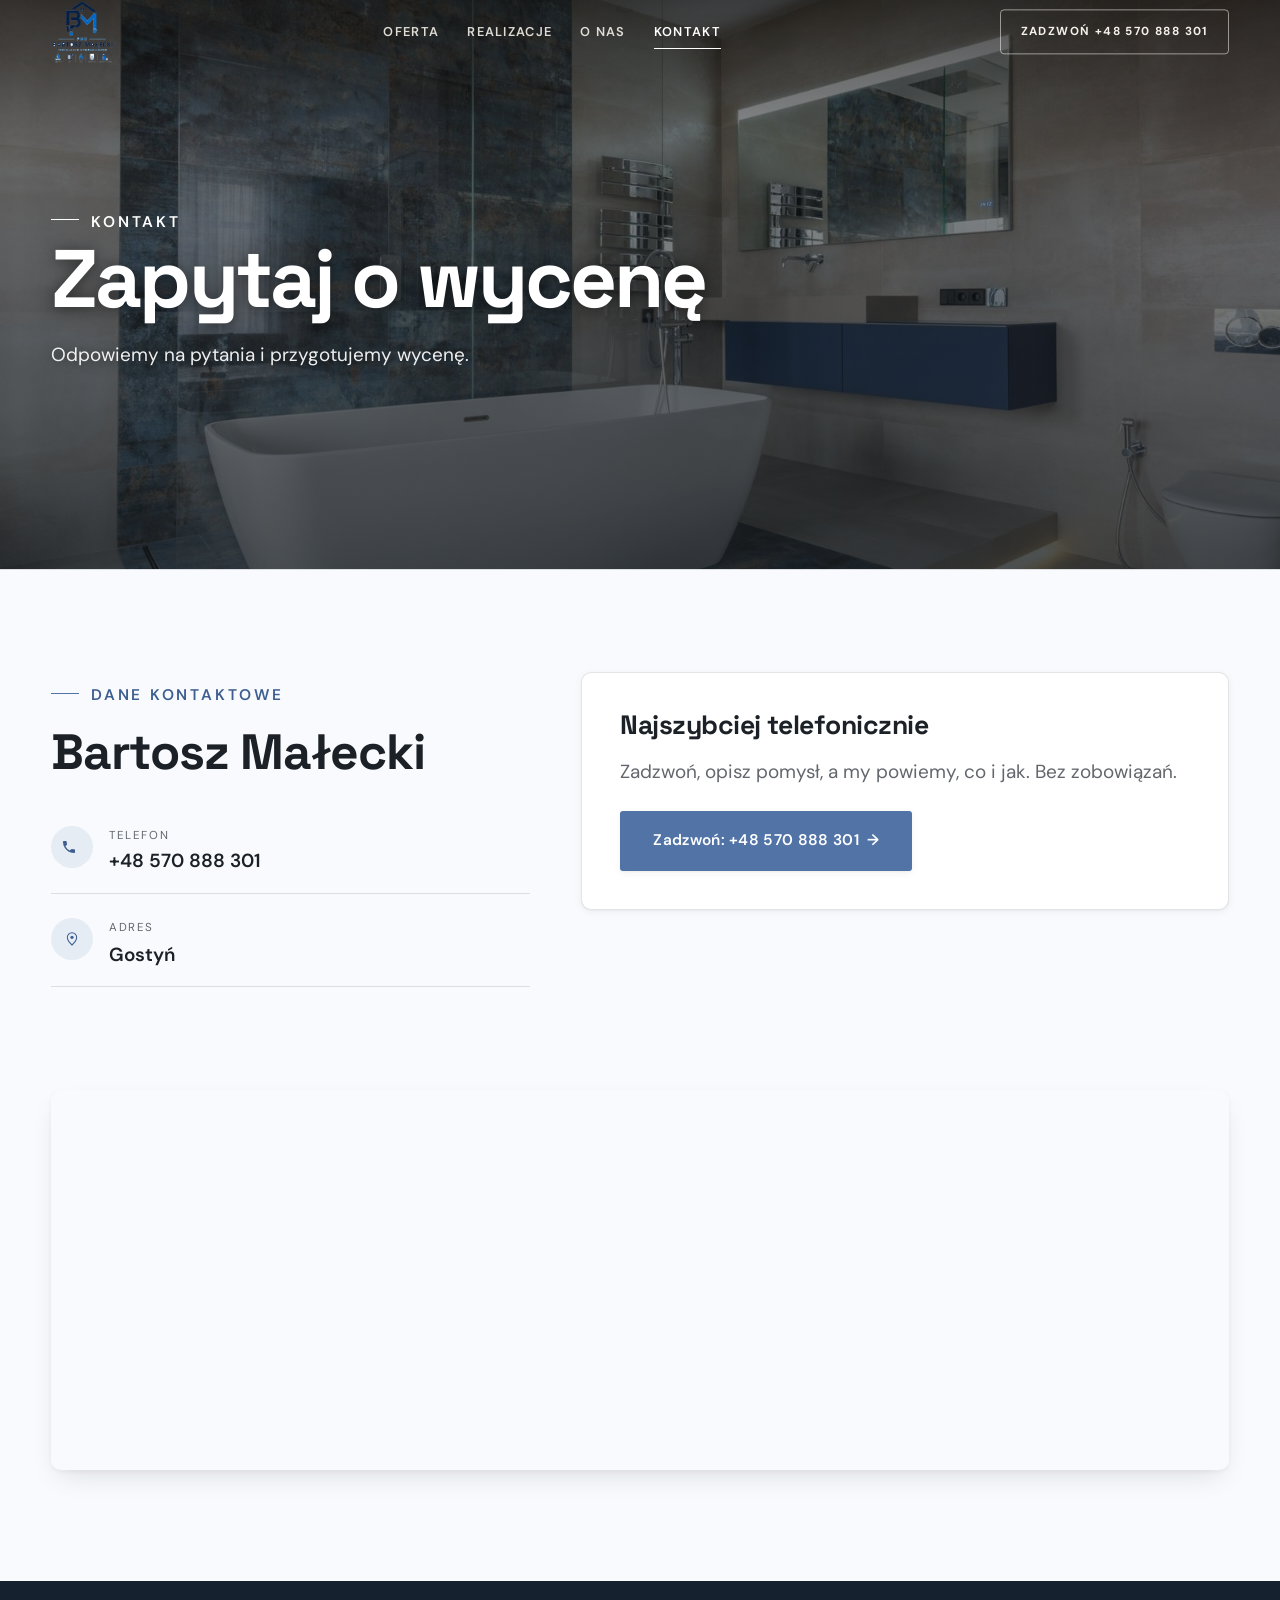
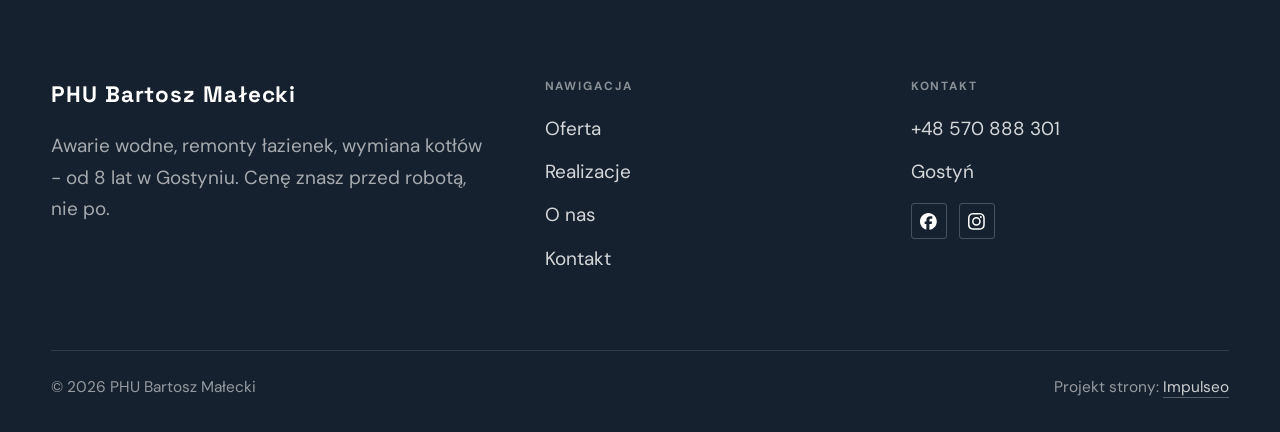
==== kontakt.html @ 12379dd5 "Demo PHU Bartosz Małecki" ====
<!DOCTYPE html>
<html lang="pl">
<head>
<meta charset="UTF-8">
<meta name="viewport" content="width=device-width, initial-scale=1.0">
<title>Kontakt - Bartosz Małecki</title>
<meta name="description" content="Kontakt Bartosz Małecki - Gostyń">
<link rel="canonical" href="https://kris20032.github.io/phu-bartosz-malecki/kontakt.html">
<meta name="robots" content="noindex, nofollow">
<meta property="og:type" content="website">
<meta property="og:locale" content="pl_PL">
<meta property="og:site_name" content="Bartosz Małecki">
<meta property="og:title" content="Kontakt - Bartosz Małecki">
<meta property="og:description" content="Kontakt Bartosz Małecki - Gostyń">
<meta property="og:url" content="https://kris20032.github.io/phu-bartosz-malecki/kontakt.html">
<meta property="og:image" content="https://kris20032.github.io/phu-bartosz-malecki/img/og.jpg">
<meta property="og:image:width" content="1200">
<meta property="og:image:height" content="630">
<meta name="twitter:card" content="summary_large_image">
<link rel="preconnect" href="https://fonts.googleapis.com">
<link rel="preconnect" href="https://fonts.gstatic.com" crossorigin>
<link href="https://fonts.googleapis.com/css2?family=Space+Grotesk:wght@500;600;700&family=DM+Sans:opsz,wght@9..40,400;9..40,500;9..40,600&display=swap" rel="stylesheet">
<link rel="stylesheet" href="assets/styles.css?v=2382d6a4">
</head>
<body>

<header class="nav">
  <div class="wrap nav-inner">
    <a class="brand brand-has-logo" href="index.html"><img class="brand-logo" src="img/logo.png" alt="Bartosz Małecki" width="593" height="609" decoding="async"></a>
    <nav class="nav-links">
      <a href="oferta.html">Oferta</a>
      <a href="realizacje.html">Realizacje</a>
      <a href="o-nas.html">O nas</a>
      <a href="kontakt.html" class="active" aria-current="page">Kontakt</a>
      <a href="tel:+48570888301" class="btn btn-accent">Zadzwoń +48 570 888 301</a>
    </nav>
    <button class="nav-toggle" aria-label="Menu"><span></span><span></span><span></span></button>
  </div>
</header>

<main>
<section class="pagehead">
  <img src="img/g9.jpg" alt="Bartosz Małecki - Zapytaj o wycenę" width="1600" height="1068" decoding="async">
  <div class="wrap">
    <span class="eyebrow">Kontakt</span>
    <h1>Zapytaj o wycenę</h1>
    <p>Odpowiemy na pytania i przygotujemy wycenę.</p>
  </div>
</section>
<section>
  <div class="wrap contact-grid">
    <div class="reveal">
      <span class="eyebrow">Dane kontaktowe</span>
      <h2 style="margin:var(--space-4) 0 var(--space-6)">Bartosz Małecki</h2>
      <div class="info-list">
        <div class="info-row"><div class="ic"><svg class="ico-tel" width="16" height="16" viewBox="0 0 24 24" fill="none" aria-hidden="true"><path d="M6.6 10.8a15.5 15.5 0 0 0 6.6 6.6l2.2-2.2a1 1 0 0 1 1-.24 11.4 11.4 0 0 0 3.6.58 1 1 0 0 1 1 1V20a1 1 0 0 1-1 1A17 17 0 0 1 3 4a1 1 0 0 1 1-1h3.5a1 1 0 0 1 1 1c0 1.25.2 2.46.58 3.6a1 1 0 0 1-.25 1l-2.23 2.2Z" fill="currentColor"/></svg></div><div><div class="lbl">Telefon</div><a class="val" href="tel:+48570888301">+48 570 888 301</a></div></div>
        <div class="info-row"><div class="ic"><svg class="ico-pin" width="16" height="16" viewBox="0 0 24 24" fill="none" aria-hidden="true"><path d="M12 21s7-6.1 7-11.5A7 7 0 0 0 5 9.5C5 14.9 12 21 12 21Z" stroke="currentColor" stroke-width="1.6" fill="none"/><circle cx="12" cy="9.5" r="2.4" fill="currentColor"/></svg></div><div><div class="lbl">Adres</div><div class="val">Gostyń</div></div></div>
      </div>
    </div>
    <div class="reveal">
      <div class="form">
        <h3 style="margin-bottom:var(--space-4)">Najszybciej telefonicznie</h3>
        <p class="muted" style="margin-bottom:var(--space-5)">Zadzwoń, opisz pomysł, a my powiemy, co i jak. Bez zobowiązań.</p>
        <a href="tel:+48570888301" class="btn btn-accent" style="justify-content:center">Zadzwoń: +48 570 888 301 <span class="arr">→</span></a>
      </div>
    </div>
  </div>
</section>
<section style="padding-top:0">
  <div class="wrap reveal">
    <iframe class="map" title="Bartosz Małecki - Gostyń" src="https://maps.google.com/maps?q=Bartosz%20Ma%C5%82ecki%20Gosty%C5%84&z=15&output=embed" loading="lazy" referrerpolicy="no-referrer-when-downgrade"></iframe>
  </div>
</section>
</main>

<footer>
  <div class="wrap">
    <div class="foot-grid">
      <div class="foot-brand">
        <div class="name">PHU Bartosz Małecki</div>
        <p>Awarie wodne, remonty łazienek, wymiana kotłów - od 8 lat w Gostyniu. Cenę znasz przed robotą, nie po.</p>
      </div>
      <div class="foot-col">
        <h4>Nawigacja</h4>
        <a href="oferta.html">Oferta</a>
        <a href="realizacje.html">Realizacje</a>
        <a href="o-nas.html">O nas</a>
        <a href="kontakt.html">Kontakt</a>
      </div>
      <div class="foot-col">
        <h4>Kontakt</h4>
        <a href="tel:+48570888301">+48 570 888 301</a>
        <p>Gostyń</p>
      <div class="foot-soc">
        <a class="soc" href="https://www.facebook.com/p/PHU-Bartosz-Ma%C5%82ecki-100058718385643/" target="_blank" rel="noopener" aria-label="Facebook - Bartosz Małecki"><svg viewBox="0 0 24 24" aria-hidden="true" focusable="false"><path d="M9.101 23.691v-7.98H6.627v-3.667h2.474v-1.58c0-4.085 1.848-5.978 5.858-5.978.401 0 .955.042 1.468.103a8.68 8.68 0 0 1 1.141.195v3.325a8.623 8.623 0 0 0-.653-.036 26.805 26.805 0 0 0-.733-.009c-.707 0-1.259.096-1.675.309a1.686 1.686 0 0 0-.679.622c-.258.42-.374.995-.374 1.752v1.297h3.919l-.386 2.103-.287 1.564h-3.246v8.245C19.396 23.238 24 18.179 24 12.044c0-6.627-5.373-12-12-12s-12 5.373-12 12c0 5.628 3.874 10.35 9.101 11.647Z" fill="currentColor"/></svg></a>
        <a class="soc" href="https://www.instagram.com/bartek_malecki/" target="_blank" rel="noopener" aria-label="Instagram - Bartosz Małecki"><svg viewBox="0 0 24 24" aria-hidden="true" focusable="false"><path d="M7.0301.084c-1.2768.0602-2.1487.264-2.911.5634-.7888.3075-1.4575.72-2.1228 1.3877-.6652.6677-1.075 1.3368-1.3802 2.127-.2954.7638-.4956 1.6365-.552 2.914-.0564 1.2775-.0689 1.6882-.0626 4.947.0062 3.2586.0206 3.6671.0825 4.9473.061 1.2765.264 2.1482.5635 2.9107.308.7889.72 1.4573 1.388 2.1228.6679.6655 1.3365 1.0743 2.1285 1.38.7632.295 1.6361.4961 2.9134.552 1.2773.056 1.6884.069 4.9462.0627 3.2578-.0062 3.668-.0207 4.9478-.0814 1.28-.0607 2.147-.2652 2.9098-.5633.7889-.3086 1.4578-.72 2.1228-1.3881.665-.6682 1.0745-1.3378 1.3795-2.1284.2957-.7632.4966-1.636.552-2.9124.056-1.2809.0692-1.6898.063-4.948-.0063-3.2583-.021-3.6668-.0817-4.9465-.0607-1.2797-.264-2.1487-.5633-2.9117-.3084-.7889-.72-1.4568-1.3876-2.1228C21.2982 1.33 20.628.9208 19.8378.6165 19.074.321 18.2017.1197 16.9244.0645 15.6471.0093 15.236-.005 11.977.0014 8.718.0076 8.31.0215 7.0301.0839m.1402 21.6932c-1.17-.0509-1.8053-.2453-2.2287-.408-.5606-.216-.96-.4771-1.3819-.895-.422-.4178-.6811-.8186-.9-1.378-.1644-.4234-.3624-1.058-.4171-2.228-.0595-1.2645-.072-1.6442-.079-4.848-.007-3.2037.0053-3.583.0607-4.848.05-1.169.2456-1.805.408-2.2282.216-.5613.4762-.96.895-1.3816.4188-.4217.8184-.6814 1.3783-.9003.423-.1651 1.0575-.3614 2.227-.4171 1.2655-.06 1.6447-.072 4.848-.079 3.2033-.007 3.5835.005 4.8495.0608 1.169.0508 1.8053.2445 2.228.408.5608.216.96.4754 1.3816.895.4217.4194.6816.8176.9005 1.3787.1653.4217.3617 1.056.4169 2.2263.0602 1.2655.0739 1.645.0796 4.848.0058 3.203-.0055 3.5834-.061 4.848-.051 1.17-.245 1.8055-.408 2.2294-.216.5604-.4763.96-.8954 1.3814-.419.4215-.8181.6811-1.3783.9-.4224.1649-1.0577.3617-2.2262.4174-1.2656.0595-1.6448.072-4.8493.079-3.2045.007-3.5825-.006-4.848-.0608M16.953 5.5864A1.44 1.44 0 1 0 18.39 4.144a1.44 1.44 0 0 0-1.437 1.4424M5.8385 12.012c.0067 3.4032 2.7706 6.1557 6.173 6.1493 3.4026-.0065 6.157-2.7701 6.1506-6.1733-.0065-3.4032-2.771-6.1565-6.174-6.1498-3.403.0067-6.156 2.771-6.1496 6.1738M8 12.0077a4 4 0 1 1 4.008 3.9921A3.9996 3.9996 0 0 1 8 12.0077" fill="currentColor"/></svg></a>
      </div>
      </div>
    </div>
    <div class="foot-bot">
      <span>© 2026 PHU Bartosz Małecki</span>
      <span>Projekt strony: <a class="foot-credit" href="https://impulseo.pl" target="_blank" rel="noopener">Impulseo</a></span>
    </div>
  </div>
</footer>
<div class="sticky-call"><a class="sc-call" href="tel:+48570888301"><svg class="ico-tel" width="16" height="16" viewBox="0 0 24 24" fill="none" aria-hidden="true"><path d="M6.6 10.8a15.5 15.5 0 0 0 6.6 6.6l2.2-2.2a1 1 0 0 1 1-.24 11.4 11.4 0 0 0 3.6.58 1 1 0 0 1 1 1V20a1 1 0 0 1-1 1A17 17 0 0 1 3 4a1 1 0 0 1 1-1h3.5a1 1 0 0 1 1 1c0 1.25.2 2.46.58 3.6a1 1 0 0 1-.25 1l-2.23 2.2Z" fill="currentColor"/></svg> Zadzwoń</a><a class="sc-quote" href="kontakt.html">Umów termin</a></div>
<div class="demo-wazne" data-do="2026-11-02" data-cykl="3" hidden><svg class="dw-ico" width="13" height="13" viewBox="0 0 24 24" fill="none" aria-hidden="true"><circle cx="12" cy="12" r="8.6" stroke="currentColor" stroke-width="1.8"/><path d="M12 7.2V12l3.3 2" stroke="currentColor" stroke-width="1.8" stroke-linecap="round"/></svg><span class="dw-txt"></span></div>

<script src="assets/main.js"></script>
</body>
</html>
---- assets/styles.css ----
/* ============================================================
   STOLBASZ — premium, architektoniczny B2B fit-out
   Jasna paleta, zero brązu. System wg premium-web-craft.
   Projekt strony: Impulseo (impulseo.pl)
   ============================================================ */

:root{
  /* PALETA — jasna, architektoniczna, chłodna */
  --paper:#F4F6F8;          /* główne tło */
  --paper-2:#E7EBEF;        /* sekcje alternatywne (chłodny jasny szary) */
  --paper-3:#E7EBEF;        /* delikatne wypełnienia */
  --ink:#15212E;            /* tekst główny — chłodny grafit */
  --ink-soft:#243443;       /* nagłówki drugorzędne */
  --muted:#6B7785;          /* tekst poboczny */
  --line:rgba(21,33,46,.12);/* hairline */
  --accent:#E8A317;         /* stonowany petrol-slate — jedyny akcent */
  --accent-d:#C9870C;
  --accent-soft:rgba(232,163,23,.10);
  --dark:#15212E;           /* sekcje ciemne (stopka/CTA) */

  /* HOVER ZDJĘĆ — JEDEN standard dla całego silnika (decyzja K. 04.08.2026, artefakt z wariantami).
     AKTUALNE (K.+Szymon 09.08.2026, wybór z artefaktu 6 wariantów): zoom 1.05 przy 1.4s -
     przy tak długim czasie mocniejszy kadr NIE skacze, tylko „oddycha". Poprzedni standard
     (1.02 / .55s z 04.08) odbierany jako dynamiczny i szybki.
     Spoczynek lekko przygaszony, ale TYLKO tam, gdzie jest mysz (@media hover:hover) —
     na telefonie zdjęcia zostają w pełnej jasności. */
  --img-zoom:1.05;                   /* K.+Szymon 09.08: wariant F z artefaktu porównawczego */
  --img-rest:brightness(.95) saturate(.99);
  --img-hot:brightness(1.06) saturate(1.05);
  --img-dur:1.4s;                    /* K.+Szymon 09.08 (wariant F): powoli = elegancko */
  --img-ease:cubic-bezier(.16,.84,.44,1);  /* miękki ogon, efekt „oddychania" */

  /* ODSTĘPY — skala 4/8 */
  --space-1:4px; --space-2:8px; --space-3:12px; --space-4:16px; --space-5:24px;
  --space-6:32px; --space-7:48px; --space-8:64px; --space-9:96px; --space-10:128px;

  /* TYPOGRAFIA — fluid clamp() (skala podbita 16.07.2026: większe, czytelniejsze litery — uwaga Adama) */
  --text-sm:clamp(.9rem,.87rem + .12vw,1rem);
  --text-base:clamp(1.08rem,1.04rem + .18vw,1.2rem);
  --text-lg:clamp(1.24rem,1.15rem + .34vw,1.44rem);
  --text-h3:clamp(1.34rem,1.22rem + .55vw,1.66rem);
  --text-h2:clamp(2.1rem,1.66rem + 2.1vw,3.1rem);
  --text-h1:clamp(2.9rem,2.1rem + 4vw,5.1rem);

  /* PROMIENIE — architektoniczne, raczej ostre */
  --r-sm:3px; --r-md:6px; --r-lg:10px;

  /* RUCH */
  --ease:cubic-bezier(.25,.46,.45,.94); --dur:.24s;

  /* CIENIE — miękkie, warstwowe */
  --sh-sm:0 1px 2px rgba(16,24,32,.04), 0 2px 8px rgba(16,24,32,.05);
  --sh-md:0 2px 6px rgba(16,24,32,.05), 0 12px 28px -8px rgba(16,24,32,.12);
  --sh-lg:0 6px 14px rgba(16,24,32,.07), 0 26px 56px -18px rgba(16,24,32,.22);

  --hairline:1px solid var(--line);

  --font-display:'Space Grotesk','Inter',sans-serif;
  --font-body:'DM Sans','Inter',sans-serif;
}

*{box-sizing:border-box;margin:0;padding:0}
html{scroll-behavior:smooth}
body{
  font-family:var(--font-body);
  font-size:var(--text-base);
  line-height:1.65;
  color:var(--ink);
  background:var(--paper);
  -webkit-font-smoothing:antialiased;
  text-rendering:optimizeLegibility;
}
img{max-width:100%;height:auto;display:block}  /* height:auto = width/height z atrybutów trzyma proporcje (TOP#12) */
a{color:inherit;text-decoration:none}

.wrap{width:min(92%,1180px);margin-inline:auto}
section{padding-block:clamp(52px,6.5vw,96px)}

h1,h2,h3{font-family:var(--font-display);font-weight:700;line-height:1.08;letter-spacing:-.02em;color:var(--ink)}
h1{font-size:var(--text-h1);letter-spacing:-.035em}
h2{font-size:var(--text-h2);letter-spacing:-.025em}
h3{font-size:var(--text-h3)}
/* MIARA — długość wiersza. WCAG 2.2 SC 1.4.8: max 80 znaków; Butterick: 45–90.
   68ch daje realnie 72–78 znaków polskiego tekstu, czyli z zapasem pod granicą.
   Wcześniej limit miał TYLKO <p> — <li>, <blockquote> i <dd> nie miały żadnego,
   i to jedyny powód, dla którego 23 bloki na dwóch oddanych stronach jadą po
   83–106 znaków w wierszu (pomiar 07.08.2026, bramka `miara`).
   ⚠️ Listy i definicje ograniczamy TYLKO bez klasy: `ul`/`ol` z klasą to u nas
   układ (siatki kafli, menu), a nie tekst ciągły — tam miarę wyznacza układ. */
/* 60ch, nie 68ch (K. 10.08): po zmianie fontów na węższe kroje (DM Sans i spółka)
   w 68ch mieściło się ~90 znaków - bramka pikselowa słusznie zgłaszała przekroczenie
   granicy 80. Pomiar na żywej przeglądarce: 60ch = 90 znaków, 53ch = ~78 znaków, czyli normę WCAG 1.4.8. */
:root{ --miara:53ch }
p{max-width:min(100%,var(--miara))}
blockquote,
ul:not([class])>li, ol:not([class])>li,
dl:not([class])>dd{max-width:min(100%,var(--miara))}

/* ⚠️ Świadomie BEZ wyjątku `.tile p,.card p,.svc p{max-width:none}`, choć nasuwa się sam:
   te akapity BYŁY już ograniczone (stare `p{max-width:65ch}`), więc „wyjątek" nie odblokowałby
   niczego nowego — tylko ROZLUŹNIŁ stan sprzed zmiany na wszystkich demach naraz.
   `figcaption` żadna z reguł wyżej nie dotyczy, więc też nie potrzebuje zwolnienia. */

/* ŁAMANIE. `balance` wyrównuje długości wierszy w nagłówku, `pretty` pilnuje ostatniego
   wiersza akapitu, żeby nie został w nim jeden wyraz. Obsługiwane od Chrome 117 /
   Safari 17.5; starsze przeglądarki po prostu ignorują tę własność.
   `text-wrap:pretty` nie występowało dotąd ANI RAZ w silniku ani w repo klientów. */
h1,h2,h3,.lead,.lede{text-wrap:balance}
p,li,blockquote,dd{text-wrap:pretty}

.eyebrow{
  font-family:var(--font-body);
  font-size:var(--text-sm);
  font-weight:600;
  letter-spacing:.18em;
  text-transform:uppercase;
  color:var(--accent);
  display:inline-flex;align-items:center;gap:var(--space-3);
}
/* flex:none + margin-top = kreska trzyma się PIERWSZEJ linii. Wcześniej align-items:center
   centrowało ją względem całego bloku i przy zawinięciu (długi kicker typu
   „…WNĘTRZ · LESZNO · OD 2019") druga linia lądowała z brzydkim wcięciem. */
.eyebrow{align-items:flex-start}
.eyebrow>*,.eyebrow{text-wrap:balance}   /* dlugi kicker lamal sie na sierote typu samo „2019" w drugiej linii */
.eyebrow::before{content:"";width:28px;height:1px;background:var(--accent);display:inline-block;flex:none;margin-top:.62em}

.muted{color:var(--muted)}
.lead{font-size:var(--text-lg);line-height:1.55;color:var(--ink-soft);max-width:50ch}

/* ---------- BUTTONS ---------- */
.btn{
  display:inline-flex;align-items:center;gap:var(--space-2);
  font-weight:600;font-size:var(--text-sm);letter-spacing:.02em;
  padding:var(--space-4) var(--space-6);
  border-radius:var(--r-sm);
  transition:transform var(--dur) var(--ease),box-shadow var(--dur) var(--ease),background var(--dur) var(--ease);
  cursor:pointer;border:1px solid transparent;
}
.btn-accent{background:var(--accent);color:#fff;box-shadow:var(--sh-sm)}
.btn-accent:hover{background:var(--accent-d);transform:translateY(-2px);box-shadow:var(--sh-md)}
.btn-accent:active{transform:translateY(0);box-shadow:var(--sh-sm)}
.btn-ghost{background:transparent;color:var(--ink);border-color:var(--line)}
.btn-ghost:hover{border-color:var(--accent);color:var(--accent);transform:translateY(-2px)}
.btn-light{background:#fff;color:var(--ink);box-shadow:var(--sh-sm)}
.btn-light:hover{transform:translateY(-2px);box-shadow:var(--sh-md)}
.btn .arr{transition:transform var(--dur) var(--ease)}
.btn:hover .arr{transform:translateX(4px)}

/* ---------- NAV ---------- */
.nav{
  position:sticky;top:0;z-index:50;
  background:color-mix(in srgb,var(--paper) 88%,transparent);
  backdrop-filter:saturate(140%) blur(10px);
  border-bottom:var(--hairline);
}
.nav-inner{display:flex;align-items:center;justify-content:space-between;gap:var(--space-5);height:72px}
/* ANTY-NACHODZENIE (K. 05.08.2026): długa nazwa firmy + przycisk z pełnym numerem nie mieściły się w pasku
   i flex ściskał linki PONIŻEJ ich treści - "Kontakt" wchodził na ramkę "Zadzwoń +48 ...". Teraz ustępuje
   nazwa marki (skrót wielokropkiem), a menu i przycisk nigdy się nie kurczą ani nie zachodzą na siebie. */
.brand{display:flex;flex-direction:column;line-height:1;min-width:0;flex:0 1 auto}
.brand .name{font-family:var(--font-display);font-weight:800;font-size:1.35rem;letter-spacing:.04em;white-space:nowrap;overflow:hidden;text-overflow:ellipsis}
.brand .sub{font-size:.62rem;letter-spacing:.34em;text-transform:uppercase;color:var(--muted);margin-top:5px;white-space:nowrap;overflow:hidden;text-overflow:ellipsis}
.nav-links{display:flex;align-items:center;gap:var(--space-6);flex:0 0 auto}
.nav-links a{font-size:var(--text-sm);font-weight:500;color:var(--ink-soft);position:relative;padding-block:4px;white-space:nowrap;transition:color var(--dur) var(--ease)}
.nav-links a::after{content:"";position:absolute;left:0;bottom:0;width:0;height:1.5px;background:var(--accent);transition:width var(--dur) var(--ease)}
.nav-links a:hover,.nav-links a.active{color:var(--ink)}
.nav-links a:hover::after,.nav-links a.active::after{width:100%}
.nav-links .btn{padding:var(--space-2) var(--space-5)}
/* przyciski w nav: właściwy kolor (przebij .nav-links a) + bez podkreślenia */
.nav-links a.btn-accent{color:#fff}
.nav-links a.btn-ghost,.nav-links a.btn-light{color:var(--ink)}
/* CTA w pasku: NIE podkreślenie spod linków menu, ale ten sam przelatujący błysk,
   co na wszystkich innych przyciskach (zgłoszenie K. 13.08.2026 - „na hero jest efekt
   światła przechodzącego przez przycisk, na navbarze go nie ma, a mają być identyczne").
   Reguła `.nav-links a::after` jest silniejsza od `.btn::after`, więc trzeba jej
   geometrię wyzerować i wpisać połysk z nazwy - samo `display:none` gasiło efekt. */
.nav-links a.btn::after{
  display:block;content:"";position:absolute;inset:0;z-index:-1;pointer-events:none;
  width:auto;height:auto;border-radius:inherit;   /* kasuje geometrię podkreślenia (width:0;height:1.5px) */
  background:linear-gradient(100deg,transparent 32%,rgba(255,255,255,.20) 50%,transparent 68%);
  translate:-120% 0}
@media (prefers-reduced-motion:no-preference){
  .nav-links a.btn:hover::after{translate:120% 0;transition:translate .75s var(--mt-ease,cubic-bezier(.16,.84,.44,1))}
}
.nav-toggle{display:none;background:none;border:none;cursor:pointer;flex-direction:column;gap:5px;padding:8px}
.nav-toggle span{width:24px;height:2px;background:var(--ink);transition:var(--dur)}
/* Ciasny zakres MIĘDZY menu mobilnym a pełnym pulpitem: zbijamy odstępy i nazwę marki,
   żeby wszystko zmieściło się naturalnie, zanim w ogóle dojdzie do skracania wielokropkiem. */
@media(max-width:1280px) and (min-width:921px){
  .nav-links{gap:var(--space-4)}
  .nav-links .btn{padding:var(--space-2) var(--space-4)}
  .brand .name{font-size:1.15rem}
}

/* ---------- HERO (split) ---------- */
.hero{position:relative;overflow:hidden;border-bottom:var(--hairline)}
.hero-grid{display:grid;grid-template-columns:1.05fr .95fr;gap:clamp(24px,4vw,60px);align-items:center;
  padding-block:clamp(36px,4.5vw,64px)}
.hero-copy .eyebrow{margin-bottom:var(--space-5)}
.hero-copy h1{margin-bottom:var(--space-5)}
.hero-copy .lead{margin-bottom:var(--space-7)}
.hero-actions{display:flex;flex-wrap:wrap;gap:var(--space-4)}
.hero-art{position:relative;aspect-ratio:4/3;border-radius:var(--r-lg);overflow:hidden;box-shadow:var(--sh-lg)}
.hero-art img{width:100%;height:100%;object-fit:cover}
.hero-art::after{content:"";position:absolute;inset:0;background:linear-gradient(180deg,transparent 55%,rgba(18,24,28,.28))}
.hero-badge{position:absolute;left:var(--space-5);bottom:var(--space-5);z-index:2;
  background:rgba(252,252,251,.94);backdrop-filter:blur(4px);
  border-radius:var(--r-md);padding:var(--space-4) var(--space-5);box-shadow:var(--sh-md);max-width:78%}
.hero-badge strong{display:block;font-family:var(--font-display);font-size:1rem;letter-spacing:-.01em}
.hero-badge span{font-size:var(--text-sm);color:var(--muted)}

/* ---------- HERO duży / kinowy (strona główna) ---------- */
.hero-cine{position:relative;min-height:clamp(560px,82vh,840px);min-height:clamp(560px,82svh,840px);display:flex;align-items:center;overflow:hidden;border-bottom:var(--hairline)}
.hero-cine>img{position:absolute;inset:0;width:100%;height:100%;object-fit:cover;z-index:0}
.hero-cine::after{content:"";position:absolute;inset:0;z-index:1;
  background:linear-gradient(95deg,rgba(13,18,23,.86) 0%,rgba(13,18,23,.64) 32%,rgba(13,18,23,.24) 62%,rgba(13,18,23,.04) 100%)}
.hero-cine .wrap{position:relative;z-index:2;padding-block:var(--space-8)}
.hero-cine .hero-copy{max-width:660px}
.hero-cine .eyebrow{color:#fff;margin-bottom:var(--space-5)}
.hero-cine .eyebrow::before{background:#fff}
.hero-cine h1{color:#fff;margin-bottom:var(--space-5);font-size:clamp(2.9rem,2rem + 4.4vw,5.2rem);text-wrap:balance}
.hero-cine .lead{color:rgba(255,255,255,.92);max-width:48ch;margin-bottom:var(--space-7)}
.hero-cine .hero-actions{display:flex;flex-wrap:wrap;gap:var(--space-4)}
/* NISKIE OKNO (laptop z dokiem i paskami przeglądarki ma ~700-780 px wysokości widoku):
   H1 do 5.2rem + długi lead nie mieściły się i przyciski wypadały POD krawędź ekranu -
   klient widział stronę bez ani jednego CTA. Skalujemy w dół, zamiast przycinać treść. */
@media(min-width:821px) and (max-height:820px){
  .hero-cine{min-height:clamp(520px,94svh,780px)}
  .hero-cine .wrap{padding-block:var(--space-6)}
  .hero-cine h1{font-size:clamp(2.2rem,1.5rem + 2.6vw,3.6rem);margin-bottom:var(--space-4)}
  .hero-cine .eyebrow{margin-bottom:var(--space-4)}
  .hero-cine .lead{margin-bottom:var(--space-5);max-width:44ch}
}
@media(max-width:680px){
  .hero-cine{min-height:clamp(520px,76vh,640px);min-height:clamp(520px,76svh,640px);align-items:flex-end}
  .hero-cine::after{background:linear-gradient(0deg,rgba(13,18,23,.9) 6%,rgba(13,18,23,.45) 55%,rgba(13,18,23,.25) 100%)}
  .hero-cine .wrap{padding-bottom:var(--space-9)}
  /* TELEFON (~90% oglądających): lead potrafił zająć 8 linii i zepchnąć CTA poza pierwszy ekran.
     Zwężamy interlinię i skalę - treści nie ucinamy, bo to ona sprzedaje. */
  .hero-cine .lead{font-size:.98rem;line-height:1.5;margin-bottom:var(--space-5)}
  .hero-cine .eyebrow{font-size:.72rem;letter-spacing:.13em;margin-bottom:var(--space-4)}
  .hero-cine .eyebrow::before{width:20px}
  .hero-cine h1{margin-bottom:var(--space-4)}
}

/* full-bleed hero variant (podstrony) */
.pagehead{position:relative;min-height:46vh;min-height:46svh;display:flex;align-items:flex-end;overflow:hidden;border-bottom:var(--hairline)}
.pagehead img{position:absolute;inset:0;width:100%;height:100%;object-fit:cover}
/* 10.08.2026 (decyzja K.): mocniejsze przyciemnienie + cień pod tekstem. Bramka mierzyła na
   nagłówkach podstron 3,38-3,43:1 przy wymaganych 4,5 — jasne zdjęcie (hala, śnieg, niebo)
   podchodziło pod biały tekst. Zdjęcia klientów są różne, więc kontrast musi dawać WARSTWA,
   a nie szczęśliwy dobór kadru. */
.pagehead::after{content:"";position:absolute;inset:0;background:linear-gradient(180deg,rgba(18,24,28,.40),rgba(18,24,28,.76))}
.pagehead .wrap{position:relative;z-index:2;padding-block:var(--space-9);color:#fff}
.pagehead h1{color:#fff;max-width:18ch;text-shadow:0 2px 16px rgba(0,0,0,.55)}
.pagehead .eyebrow{color:#fff}
.pagehead .eyebrow::before{background:#fff}
.pagehead p{color:rgba(255,255,255,.92);margin-top:var(--space-4);max-width:54ch;text-shadow:0 1px 12px rgba(0,0,0,.5)}

/* ---------- STRIP (pasek skrótów / liczby) ---------- */
.strip{background:var(--dark);color:#fff}
/* PASEK HASEŁ — standard 04.08.2026 (decyzja K.): 5 haseł w JEDNYM rzędzie, tekst WYŚRODKOWANY,
   węższe marginesy boczne niż reszta strony (pasek ma iść szerzej), równe wysokości kolumn. */
.strip .wrap{width:min(96%,1440px);display:grid;grid-template-columns:repeat(5,1fr);
  gap:var(--space-5);padding-block:var(--space-7);align-items:stretch}
.strip .item .k{font-family:var(--font-display);font-size:clamp(1.05rem,.82rem + .85vw,1.55rem);
  font-weight:800;letter-spacing:-.02em;color:#fff;line-height:1.18;text-wrap:balance}
.strip .item .v{font-size:var(--text-sm);color:rgba(255,255,255,.66);margin-top:var(--space-2);line-height:1.4}
.strip .item{border-left:2px solid var(--accent);padding-inline:var(--space-4);
  text-align:center;display:flex;flex-direction:column;justify-content:center}
/* liczba kolumn = liczba haseł, żeby ostatnie nie zostawało samo w drugim rzędzie.
   Klasę n-N nadaje multipage.py; domyślnie (bez klasy) pasek jest 5-kolumnowy. */
.strip.n-2 .wrap{grid-template-columns:repeat(2,1fr)}
.strip.n-3 .wrap{grid-template-columns:repeat(3,1fr)}
.strip.n-4 .wrap{grid-template-columns:repeat(4,1fr);gap:var(--space-6)}
.strip.n-4 .item .k{font-size:clamp(1.3rem,1rem + 1.1vw,2rem)}
.strip.n-6 .wrap{grid-template-columns:repeat(6,1fr);gap:var(--space-4)}
.strip.n-6 .item .k{font-size:clamp(.98rem,.8rem + .7vw,1.35rem)}
/* równe łamanie: zamiast "długa linia + jedno słowo" obie linie zbliżonej długości */
.strip .item .k{text-wrap:balance}

/* ---------- SECTION HEAD ---------- */
.head{max-width:48rem;margin-bottom:var(--space-8)}
.head.center{margin-inline:auto;text-align:center}
.head .eyebrow{margin-bottom:var(--space-4)}
.head h2{margin-bottom:var(--space-4)}
.head p{color:var(--muted);font-size:var(--text-lg);line-height:1.55}
.head.center p{margin-inline:auto}

/* ---------- INTRO SPLIT ---------- */
.split{display:grid;grid-template-columns:.92fr 1.08fr;gap:clamp(28px,5vw,80px);align-items:center}
.split.rev{grid-template-columns:1.08fr .92fr}
.split.rev .split-art{order:-1}
.split-art{position:relative;aspect-ratio:5/4;border-radius:var(--r-lg);overflow:hidden;box-shadow:var(--sh-lg)}
.split-art img{width:100%;height:100%;object-fit:cover}
.split-copy h2{margin-bottom:var(--space-5)}
.split-copy p+p{margin-top:var(--space-4)}
.split-copy .btn{margin-top:var(--space-6)}

/* ---------- SERVICES (zakres) ---------- */
.svc-grid{display:grid;grid-template-columns:repeat(auto-fit,minmax(280px,1fr));gap:var(--space-5)}
.svc{background:#fff;border:var(--hairline);border-radius:var(--r-md);padding:var(--space-7) var(--space-6);
  transition:transform var(--dur) var(--ease),box-shadow var(--dur) var(--ease),border-color var(--dur) var(--ease);
  position:relative;overflow:hidden}
.svc::before{content:"";position:absolute;left:0;top:0;width:3px;height:0;background:var(--accent);transition:height var(--dur) var(--ease)}
.svc:hover{transform:translateY(-4px);box-shadow:var(--sh-md);border-color:transparent}
.svc:hover::before{height:100%}
.svc .ic{font-family:var(--font-display);font-size:.8rem;font-weight:700;letter-spacing:.12em;color:var(--accent);margin-bottom:var(--space-4)}
.svc h3{margin-bottom:var(--space-3);font-size:1.22rem}
.svc p{color:var(--muted);font-size:var(--text-base);line-height:1.6}

/* big detailed service rows */
.svc-row{display:grid;grid-template-columns:.8fr 1.2fr;gap:clamp(20px,4vw,60px);align-items:center;padding-block:var(--space-8)}
.svc-row+.svc-row{border-top:var(--hairline)}
.svc-row.rev{grid-template-columns:1.2fr .8fr}
/* Naprzemienny układ wierszy oferty: co drugi wiersz ma zdjęcie po PRAWEJ.
   Było `order:-1` — martwy kod, bo zdjęcie i tak jest pierwszym dzieckiem w HTML,
   więc wszystkie wiersze wyglądały identycznie (zdjęcie zawsze z lewej), a `rev`
   zmieniało tylko szerokość kolumn. Znalezione 29.07.2026 przy różnicowaniu kierunków
   animacji (pomiar pozycji: art.mid 390/502 przy row.mid 756 — zawsze lewa strona). */
.svc-row.rev .svc-row-art{order:2}
.svc-row-art{aspect-ratio:4/3;border-radius:var(--r-md);overflow:hidden;box-shadow:var(--sh-md)}
.svc-row-art img{width:100%;height:100%;object-fit:cover}
.svc-row h3{font-size:1.5rem;margin-bottom:var(--space-4)}
.svc-row .num{font-family:var(--font-display);font-size:.85rem;font-weight:700;letter-spacing:.14em;color:var(--accent);display:block;margin-bottom:var(--space-3)}
.svc-row ul{list-style:none;margin-top:var(--space-4);display:flex;flex-direction:column;gap:var(--space-2)}
.svc-row li{position:relative;padding-left:var(--space-5);color:var(--muted);font-size:var(--text-base)}
.svc-row li::before{content:"";position:absolute;left:0;top:.62em;width:8px;height:1px;background:var(--accent)}

/* ---------- GALLERY (realizacje) ---------- */
.gallery{display:grid;grid-template-columns:repeat(12,1fr);gap:var(--space-4);grid-auto-rows:200px}
/* GALERIA MASONRY — pionowe zdjęcia (portrety beauty/wellness) bez przycinania: kolumny, height auto */
.gallery-masonry{column-count:3;column-gap:var(--space-4)}
@media(max-width:900px){.gallery-masonry{column-count:2}}
@media(max-width:560px){.gallery-masonry{column-count:1}}
.gallery-masonry .m-tile{break-inside:avoid;margin:0 0 var(--space-4);padding:0;position:relative;overflow:hidden;border-radius:var(--r-md);border:1px solid var(--line)}
.gallery-masonry .m-tile img{width:100%;height:auto;display:block}
.gallery-masonry .m-tile .cap{position:absolute;left:0;right:0;bottom:0;padding:var(--space-4);color:#fff;background:linear-gradient(0deg,rgba(0,0,0,.55),transparent);font-size:var(--text-sm)}
.gallery-masonry .m-tile .cap small{display:block;font-weight:400;opacity:.78;letter-spacing:.04em;text-transform:uppercase;font-size:.66rem;margin-top:3px}
.tile{position:relative;overflow:hidden;border-radius:var(--r-md);box-shadow:var(--sh-sm);
  transition:transform var(--dur) var(--ease),box-shadow var(--dur) var(--ease)}
.tile img{width:100%;height:100%;object-fit:cover;
  transition:transform var(--img-dur) var(--img-ease),filter var(--img-dur) var(--img-ease)}
.tile:hover{box-shadow:var(--sh-md)}
.tile .cap{position:absolute;left:0;right:0;bottom:0;padding:var(--space-5) var(--space-4) var(--space-4);
  /* mocniejszy spad + cien pod tekstem: na JASNYCH zdjeciach klienta (biale fronty, sciany)
     slaby gradient dawal kontrast ~1.5:1 zamiast wymaganych 3.6:1 (bramka wygladu, 10.08.2026) */
  background:linear-gradient(transparent 10%,rgba(18,24,28,.55) 40%,rgba(18,24,28,.88) 68%,rgba(18,24,28,.99));color:#fff;
  text-shadow:0 1px 2px rgba(0,0,0,.85),0 2px 10px rgba(0,0,0,.55);
  font-size:var(--text-sm);font-weight:600;letter-spacing:.01em;
  opacity:0;transform:translateY(8px);transition:var(--dur) var(--ease)}
.tile:hover .cap{opacity:1;transform:translateY(0)}
.tile .cap small{display:block;font-weight:400;opacity:.78;letter-spacing:.04em;text-transform:uppercase;font-size:.66rem;margin-top:3px}
/* bento spans */
.t-wide{grid-column:span 6}
.t-tall{grid-column:span 6;grid-row:span 2}
.t-std{grid-column:span 6}
.t-third{grid-column:span 4}
.t-two3{grid-column:span 8}

/* ---------- TRUST / WIARYGODNOŚĆ ---------- */
.trust{background:var(--paper-2)}
.trust-grid{display:grid;grid-template-columns:repeat(auto-fit,minmax(240px,1fr));gap:var(--space-5);margin-top:var(--space-7)}
.trust-card{background:#fff;border-radius:var(--r-md);padding:var(--space-7) var(--space-6);box-shadow:var(--sh-sm);border-top:3px solid var(--accent)}
.trust-card .big{font-family:var(--font-display);font-size:clamp(1.8rem,1.3rem + 1.6vw,2.6rem);font-weight:800;letter-spacing:-.02em;color:var(--ink);line-height:1}
.trust-card h3{font-size:1.12rem;margin:var(--space-3) 0 var(--space-2)}
.trust-card p{color:var(--muted);font-size:var(--text-base);line-height:1.55}

/* ---------- CTA band ---------- */
.cta{background:var(--dark);color:#fff;position:relative;overflow:hidden}
/* telefon w CTA: na ciemnym tle biały (domyślnie), rodziny z JASNYM tłem CTA
   nadpisują to u siebie - wcześniej kolor siedział w stylu inline i wygrywał z rodziną. */
.cta .btn-ghost-cta{color:#fff;border-color:rgba(255,255,255,.3)}
.cta .wrap{display:grid;grid-template-columns:1.4fr .6fr;gap:var(--space-7);align-items:center;position:relative;z-index:2}
.cta h2{color:#fff;max-width:20ch}
.cta p{color:rgba(255,255,255,.74);margin-top:var(--space-4)}
.cta-actions{display:flex;flex-direction:column;gap:var(--space-3);align-items:flex-start}
.cta::before{content:"";position:absolute;right:-80px;top:-80px;width:360px;height:360px;border-radius:50%;
  background:radial-gradient(circle,var(--accent-soft),transparent 70%)}

/* ---------- CONTACT ---------- */
.contact-grid{display:grid;grid-template-columns:.85fr 1.15fr;gap:clamp(28px,4vw,56px);align-items:start}
.info-list{display:flex;flex-direction:column;gap:var(--space-2)}
.info-row{display:flex;gap:var(--space-4);align-items:flex-start;padding-block:var(--space-4);border-bottom:var(--hairline)}
.info-row .ic{flex:none;width:42px;height:42px;display:grid;place-items:center;border-radius:50%;
  background:var(--accent-soft);color:var(--accent);font-size:1.05rem}
.info-row .lbl{font-size:.72rem;letter-spacing:.14em;text-transform:uppercase;color:var(--muted)}
.info-row .val{font-weight:600;font-size:var(--text-base);margin-top:2px}
.info-row a.val:hover{color:var(--accent)}
.map{border:none;border-radius:var(--r-lg);box-shadow:var(--sh-md);width:100%;height:100%;min-height:380px;filter:grayscale(.2) contrast(1.02)}
.form{background:#fff;border:var(--hairline);border-radius:var(--r-lg);padding:clamp(24px,3vw,40px);box-shadow:var(--sh-sm)}
.form .fld{margin-bottom:var(--space-5)}
.form label{display:block;font-size:var(--text-sm);font-weight:600;margin-bottom:var(--space-2)}
.form input,.form textarea{width:100%;font-family:inherit;font-size:var(--text-base);color:var(--ink);
  padding:var(--space-4);border:var(--hairline);border-radius:var(--r-sm);background:var(--paper);transition:border-color var(--dur)}
.form input:focus,.form textarea:focus{outline:none;border-color:var(--accent);background:#fff}
.form textarea{resize:vertical;min-height:120px}
.form .note{font-size:var(--text-sm);color:var(--muted);margin-top:var(--space-3)}

/* ---------- FOOTER ---------- */
footer{background:var(--dark);color:#fff;padding-block:var(--space-9) var(--space-6)}
.foot-grid{display:grid;grid-template-columns:1.4fr 1fr 1fr;gap:var(--space-7);margin-bottom:var(--space-8)}
.foot-brand .name{font-family:var(--font-display);font-weight:800;font-size:1.4rem;letter-spacing:.04em}
.foot-brand p{color:rgba(255,255,255,.62);margin-top:var(--space-4);font-size:var(--text-base);max-width:38ch}
.foot-col h4{font-size:.74rem;letter-spacing:.16em;text-transform:uppercase;color:rgba(255,255,255,.5);margin-bottom:var(--space-4)}
.foot-col a,.foot-col p{display:block;color:rgba(255,255,255,.82);font-size:var(--text-base);margin-bottom:var(--space-3)}
.foot-col a:hover{color:#fff}
.foot-bot{border-top:1px solid rgba(255,255,255,.12);padding-top:var(--space-5);display:flex;justify-content:space-between;flex-wrap:wrap;gap:var(--space-3);
  font-size:var(--text-sm);color:rgba(255,255,255,.55)}
.foot-bot a:hover{color:#fff}
/* Podpis w stopce = klikalny link do impulseo.pl (31.07.2026). Ma być WIDOCZNIE klikalny,
   ale nie krzyczeć - stąd sam kolor jaśniejszy + delikatne podkreślenie na najeździe. */
.foot-bot a.foot-credit{color:rgba(255,255,255,.78);text-decoration:none;border-bottom:1px solid rgba(255,255,255,.28)}
.foot-bot a.foot-credit:hover{color:#fff;border-bottom-color:#fff}

/* ---------- REVEAL ---------- */
.reveal{opacity:0;transform:translateY(22px);transition:opacity .6s var(--ease),transform .6s var(--ease)}
.reveal.in{opacity:1;transform:none}

/* ---------- RESPONSIVE ---------- */
@media(max-width:920px){
  .hero-grid,.split,.split.rev,.svc-row,.svc-row.rev,.cta .wrap,.contact-grid,.foot-grid{grid-template-columns:1fr}
  .split.rev .split-art,.svc-row.rev .svc-row-art{order:0}
  .hero-art{aspect-ratio:16/10;max-height:420px}
  .strip .wrap,.strip.n-2 .wrap,.strip.n-3 .wrap,.strip.n-4 .wrap,.strip.n-6 .wrap{grid-template-columns:repeat(2,1fr);gap:var(--space-6)}
  .strip .item .k,.strip.n-6 .item .k{font-size:clamp(1.3rem,1.1rem + 1vw,2rem)}
  .gallery{grid-auto-rows:180px}
  .t-wide,.t-tall,.t-std,.t-third,.t-two3{grid-column:span 6}
  .t-tall{grid-row:span 1}
  .cta-actions{flex-direction:row;flex-wrap:wrap}
  .foot-grid{gap:var(--space-6)}
}
@media(max-width:680px){
  .nav-links{position:fixed;inset:72px 0 auto 0;background:var(--paper);flex-direction:column;align-items:stretch;
    gap:0;padding:var(--space-4) 6%;border-bottom:var(--hairline);box-shadow:var(--sh-md);
    transform:translateY(-120%);transition:transform var(--dur) var(--ease)}
  .nav-links.open{transform:translateY(0)}
  .nav-links a{padding-block:var(--space-4);border-bottom:var(--hairline)}
  .nav-links .btn{margin-top:var(--space-3);justify-content:center}
  .nav-toggle{display:flex}
  .strip .wrap,.strip.n-2 .wrap,.strip.n-3 .wrap,.strip.n-4 .wrap,.strip.n-6 .wrap{grid-template-columns:1fr}
  .gallery{grid-template-columns:repeat(6,1fr)}
  .foot-grid{grid-template-columns:1fr}
}
@media(prefers-reduced-motion:reduce){
  /* audyt 09.08 TOP#14: samo skrócenie duration przy animacji INFINITE = stroboskop
     (pętla .01ms miga ekranem); iteration-count:1 gasi pętlę naprawdę. Pseudoelementy
     też - tła hero (gastro/studio) animują ::before/img, blanket na * ich nie łapał. */
  *,*::before,*::after{animation-duration:.01ms!important;animation-iteration-count:1!important;animation-delay:0s!important;transition:none!important}
  .reveal{opacity:1!important;transform:none!important}
  html{scroll-behavior:auto}
}

/* ============================================================
   PREMIUM LAYER — destylat deep-researchu branż (anty-AI, spokój).
   Zmienne STOLBASZ (--accent/--ink/--paper/--line/--dark). Ruch ledwo
   zauważalny, krzywa cubic-bezier(.16,.84,.44,1); prefers-reduced-motion
   pokryte blanketem wyżej. Karty hairline zamiast cieni = #1 sygnał „nie-AI".
   ============================================================ */

/* więcej oddechu między sekcjami (liderzy: 110-130px) */
section{padding-block:clamp(64px,8vw,128px)}

/* 1) Aksamitny reveal — dłuższa, miękka krzywa zamiast „skoku" */
.reveal{transition:opacity .9s cubic-bezier(.16,.84,.44,1),transform .9s cubic-bezier(.16,.84,.44,1);will-change:opacity,transform}
/* stagger TYLKO w galerii (tam pozycja = porządek dzieci) */
.gallery .reveal:nth-child(2){transition-delay:.07s}
.gallery .reveal:nth-child(3){transition-delay:.14s}
.gallery .reveal:nth-child(4){transition-delay:.21s}
.gallery .reveal:nth-child(5){transition-delay:.28s}
.gallery .reveal:nth-child(6){transition-delay:.35s}

/* 2) Hero STATYCZNY na .hero-cine — Ken Burns CAŁKIEM WYŁĄCZONY 26.06 (3. zgłoszenie Szymona).
   GENEZA: animowanie scale na <img> hero z teksturami (cegły/framugi) re-samplinguje obraz
   klatka po klatce → na części ekranów drobne drganie/shimmer = „heroshot się trzęsie".
   translateY usunięto wcześniej, scale-only + will-change/GPU NIE wystarczyły do GWARANCJI gładkości.
   Krzysztof zażądał pewności („make sure, że błąd się nie pojawi") > efekt. Zero animacji = 0% drgania.
   Delikatny zoom zostaje TYLKO w pełnoekranowych hero gastro/studio (hg-bg/hs-bg — tło, inny
   mechanizm, chwalone, nigdy nie zgłaszane). NIE wracać do KB na .hero-cine bez realnego testu
   na sprzęcie klienta — to ryzyko regresji „trzęsienia”. */
/* BEZPIECZNY "wow" na hero = jednorazowy FADE-IN (opacity), nie zoom.
   opacity nie dotyka bitmapy → gładkie na KAŻDYM zdjęciu/ekranie/GPU, zero ryzyka migotania.
   Geometryczny ruch (scale/translate) na .hero-cine jest ZAKAZANY (bramka pilnuje). */
@keyframes heroFade{from{opacity:0}to{opacity:1}}
.hero-cine>img{transform:none;animation:heroFade 1.1s ease-out both}

/* 3) Akcentowy hairline pod nagłówkiem sekcji, który „rysuje się" przy wejściu */
.head h2{position:relative;padding-bottom:18px}
.head h2::after{content:"";position:absolute;left:0;bottom:0;height:1px;width:0;background:var(--accent);transition:width 1s cubic-bezier(.16,.84,.44,1) .15s}
.head.center h2::after{left:50%;transform:translateX(-50%)}
.head.reveal.in h2::after,.head.center.reveal.in h2::after{width:54px}

/* 4) Karty HAIRLINE zamiast cieni/zaokrągleń (najmocniejszy anty-AI detal) */
.svc{background:transparent;border:1px solid var(--line);border-radius:var(--r-sm);box-shadow:none}
.svc:hover{box-shadow:none;border-color:var(--accent);transform:translateY(-3px)}
.trust-card{background:transparent;box-shadow:none;border:1px solid var(--line);border-top:2px solid var(--accent);border-radius:var(--r-sm)}
.tile{box-shadow:none;border-radius:var(--r-sm)}
.tile:hover{box-shadow:none}

/* 5) Sticky-nav kondensuje się po przewinięciu (sygnał dopracowania) */
.nav{transition:box-shadow .4s ease,background .4s ease}
.nav.is-stuck{box-shadow:0 1px 0 var(--line),0 14px 30px -24px rgba(0,0,0,.45)}
.nav-inner{transition:height .35s var(--ease)}
.nav.is-stuck .nav-inner{height:60px}

/* 6) MANIFESTO — pełnoekranowy cytat-bohater (zastępuje generyczne „Dlaczego my") */
.manifesto{background:var(--paper-2);text-align:center}
.manifesto .wrap{max-width:60rem}
.manifesto p{font-family:var(--font-display);font-style:italic;font-size:clamp(1.6rem,1rem + 2.4vw,2.8rem);line-height:1.32;color:var(--ink-soft);margin-inline:auto;max-width:26ch;position:relative;padding-top:var(--space-8)}
.manifesto p::before{content:"";position:absolute;top:0;left:50%;transform:translateX(-50%);width:54px;height:1px;background:var(--accent)}
.manifesto p span{color:var(--accent);font-style:italic}

/* 7) GATEWAYS — 3 duże bramy-zdjęcia (zamiast paska menu usług) */
.gateways{display:grid;grid-template-columns:repeat(3,1fr);gap:var(--space-4)}
.gateway{position:relative;aspect-ratio:3/4;overflow:hidden;border-radius:var(--r-sm);display:block}
.gateway img{width:100%;height:100%;object-fit:cover;
  transition:transform var(--img-dur) var(--img-ease),filter var(--img-dur) var(--img-ease)}
.gateway::after{content:"";position:absolute;inset:0;background:linear-gradient(180deg,transparent 38%,rgba(18,24,28,.74))}
/* ===== HOVER ZDJĘĆ — jedno miejsce dla WSZYSTKICH kafli ze zdjęciem (K. 04.08.2026) ===== */
@media(hover:hover){
  .tile img,.gateway img,.m-tile img{filter:var(--img-rest)}
  .tile:hover img,
  .gateway:hover img,
  .m-tile:hover img{transform:scale(var(--img-zoom));filter:var(--img-hot)}
}
.m-tile img{transition:transform var(--img-dur) var(--img-ease),filter var(--img-dur) var(--img-ease)}
.gateway .g-ttl{position:absolute;left:0;right:0;bottom:0;z-index:2;padding:var(--space-6) var(--space-5);color:#fff;font-family:var(--font-display);font-size:1.45rem;letter-spacing:-.01em;line-height:1.15}
.gateway .g-ttl small{display:block;font-family:var(--font-body);font-size:var(--text-sm);font-weight:400;opacity:.82;letter-spacing:.03em;margin-top:5px}
@media(max-width:760px){.gateways{grid-template-columns:1fr}.gateway{aspect-ratio:16/10}}

/* 8) LOGO klienta w nagłówku (gdy podane --logo) */
/* 52px domyślnie (feedback Bartka 06.07.2026: 40px ginęło, uwaga padła 3x; ~56px sprawdzone na żywym demie anna-borowiec-makeup) */
.brand-logo{height:64px;width:auto;max-width:300px;object-fit:contain;display:block}
.nav.is-stuck .brand-logo{height:52px}
@media(max-width:680px){.brand-logo{height:46px;max-width:210px}}


/* === RWD: nagłówki na wąskich ekranach (dodane 17.07.2026 razem z fixem clamp) ===
   Po przywróceniu działania clamp() dolna granica --text-h1 (2.9rem) rozpychała
   dokument przy długich polskich słowach na telefonach. Tu ją zjeżdżamy. */
@media (max-width:560px){
  :root{
    --text-h1:clamp(1.9rem, 1.15rem + 4.4vw, 2.7rem);
    --text-h2:clamp(1.5rem, 1rem + 3vw, 2.1rem);
  }
  .hero-cine h1{font-size:clamp(1.9rem, 1.15rem + 4.4vw, 2.7rem)}
  h1,h2{overflow-wrap:break-word}
}

/* GODZINY (godziny_grid z briefu) — dzień po lewej, godziny po prawej. Wcześniej BRAK stylu
   powodował sklejenie "Poniedziałek-Piątek8:00-20:00" (dodane 2026-07-21). Neutralne dla dem bez grafiku. */
.godz{display:flex;flex-direction:column;gap:2px;max-width:440px;margin-top:8px}
.godz-row{display:flex;justify-content:space-between;align-items:baseline;gap:24px;padding:10px 0;border-bottom:1px solid var(--line)}
.godz-row:last-child{border-bottom:0}
.godz-row b{font-weight:600;color:var(--ink)}
.godz-row span{color:var(--muted);white-space:nowrap}

/* === FAQ (lekcja 08.08.2026) ===
   Sekcja faq_klinika() trafia NIE tylko do rodziny „klinika" (multipage.py: także układ FACHOWCY),
   a style leżały wyłącznie w families/klinika.css — u hydraulika/dekarza FAQ renderowało się jako
   goła lista <details> z domyślnym trójkącikiem przeglądarki (wpadka: demo Instalatorstwo Gała).
   Dlatego baza. Rodzina może to nadpisać na wierzchu. */
.faq-list{max-width:48rem;margin:var(--space-8) auto 0;display:flex;flex-direction:column;gap:var(--space-3)}
.faq-item{border:1px solid var(--line);border-radius:var(--r-md);background:var(--paper);padding:var(--space-4) var(--space-5)}
.faq-item summary{font-family:var(--font-display);font-weight:600;color:var(--ink);cursor:pointer;list-style:none;display:flex;justify-content:space-between;gap:1rem}
.faq-item summary::-webkit-details-marker{display:none}
.faq-item summary::after{content:"+";color:var(--accent-d);font-weight:700;font-size:1.2rem;line-height:1}
.faq-item[open] summary::after{content:"-"}
.faq-item p{color:var(--ink-soft);font-size:var(--text-base);line-height:1.6;margin:var(--space-3) 0 0}

/* === LICZBA OPINII PRZY SEKCJI OPINII (08.08.2026, wzorzec irismeble.pl, decyzja K.) ===
   Trzy cytaty bez kontekstu czyta się jak „firma ma trzy opinie". Ta linijka mówi wprost,
   ile ich jest naprawdę - dane i tak przychodzą z reconu i szły dotąd wyłącznie do hero.
   Baza, nie rodzina: sekcja opinii renderuje się we WSZYSTKICH układach, a style opinii
   leżą per rodzina - bez tego u części rodzin linijka byłaby gołym tekstem (ta sama pułapka
   co z FAQ wyżej). Rodzina może nadpisać na wierzchu. */
.op-meta{
  text-align:center;margin:calc(var(--space-3) * -1) 0 var(--space-6);
  color:var(--muted);font-size:var(--text-base);letter-spacing:.01em;
}
.op-meta .ico-star{color:var(--accent-d);margin-right:2px}

/* --- licznik ważności DEMA (pomysł K. 09.08) - tylko wersje pokazowe --- */
.demo-wazne{position:fixed;top:calc(var(--nav-h, 64px) + 14px);right:14px;z-index:95;
  display:inline-flex;align-items:center;gap:.45em;
  background:rgba(21,25,28,.82);color:#fff;font-size:.72rem;font-weight:600;letter-spacing:.01em;
  padding:.42em .8em .42em .62em;border-radius:999px;backdrop-filter:saturate(140%) blur(8px);
  border:1px solid rgba(255,255,255,.14);box-shadow:0 10px 24px -14px rgba(0,0,0,.6);
  pointer-events:none;
  /* NIE pokazuje się przy wejściu (K. 09.08) - wjeżdża dopiero po zejściu z hero */
  opacity:0;transform:translateY(-10px);
  transition:opacity .7s var(--ease),transform .7s var(--ease)}
.demo-wazne.is-on{opacity:1;transform:none}
.demo-wazne .dw-ico{flex:none;opacity:.85}
.demo-wazne b{font-weight:700;font-variant-numeric:tabular-nums;color:#FFD9A3}
.demo-wazne .dw-zeg{font-variant-numeric:tabular-nums;font-feature-settings:"tnum";
  opacity:.72;margin-left:.15em;letter-spacing:.01em}
.demo-wazne.is-pilne{background:rgba(150,32,28,.9);border-color:rgba(255,255,255,.2)}
.demo-wazne .dw-pilne{color:#FFE0DE}
@media(max-width:820px){.demo-wazne{top:auto;bottom:70px;right:10px}}

/* --- pasek mini-opinii pod hero (audyt 09.08 TOP#27) - tylko przy realnych recenzjach --- */
.opinie-mini{padding-block:0;border-bottom:var(--hairline)}
.opinie-mini .om-row{display:grid;grid-template-columns:repeat(3,1fr);gap:var(--space-6);padding-block:var(--space-5)}
.opinie-mini .om-item blockquote{font-size:var(--text-sm);color:var(--ink-soft);line-height:1.5;margin:0}
.opinie-mini .om-autor{display:block;margin-top:var(--space-2);font-size:.78rem;font-weight:600;color:var(--muted);letter-spacing:.04em}
@media(max-width:820px){.opinie-mini .om-row{grid-template-columns:1fr;gap:var(--space-4)}
  .opinie-mini .om-item:nth-child(n+3){display:none}}

/* --- AKCENT-TEKST (audyt 09.08 TOP#11/12, decyzja K.) ---------------------------
   Kolor firmowy jest jasny, dopóki nie musi być literą. --accent zostaje żywy
   (kreski, przyciski, pasek haseł); litera akcentowa na JASNYM tle bierze
   --accent-text (dokleja palette_auto; domyślnie accent-d). Tylko color -
   border/background/pseudo zostają żywe. Ciemna sekcja CTA = wyjątek. */
:root{--accent-text:var(--accent-d)}
.eyebrow, .svc .ic, .svc-row .num, .info-row .ic, .info-row a.val:hover,
.manifesto p span, .faq-item summary::after, .op-meta .ico-star, .op-star,
.fu-cta, .obszar-list li:hover, .btn-ghost:hover, .nav.nav-solid .brand .sub,
.proces-os .pc-cur, .os-on .proces-os .proces-line > li.os-done .pno { color:var(--accent-text) }
.cta .eyebrow { color:var(--accent) }

/* --- dostępność (audyt 09.08 TOP#23, podzbiór bezpieczny) --- */
html{scroll-padding-top:84px}                       /* kotwice nie chowają się pod sticky-nav */
:focus-visible{outline:2px solid var(--accent-text);outline-offset:2px}  /* widoczny fokus tylko z klawiatury */
main{display:block}

/* --- kafelek „Zobacz opinie w Google" (K. 09.08) - znak marki zamiast gołego linku --- */
.op-meta{text-align:center;max-width:none;margin-inline:auto}
.op-google{display:inline-flex;align-items:center;gap:.6em;
  padding:.62em 1.15em;border:1px solid var(--line);border-radius:999px;
  background:var(--paper);color:var(--ink);font-size:var(--text-sm);font-weight:600;
  transition:border-color var(--dur) var(--ease),box-shadow var(--dur) var(--ease),transform var(--dur) var(--ease)}
.op-google .op-g-ico{flex:none}                        /* oficjalny 4-kolorowy znak Google */
.op-google .arr{transition:transform var(--dur) var(--ease)}
.op-google:hover{border-color:var(--accent);box-shadow:var(--sh-sm);transform:translateY(-1px)}
.op-google:hover .arr{transform:translateX(3px)}

/* ============================================================
   HOVER KART I KAFLI - JEDEN STANDARD DLA WSZYSTKICH RODZIN (K. 10.08:
   „każde demo ma wyglądać tak premium"). Wcześniej premium-hover miała tylko
   rodzina fachowców (.fu-row), reszta rodzin renderowała karty bez reakcji.
   Zasada ta sama: reakcja NATYCHMIAST (0s), gaśnięcie łagodne; ledwie widoczne
   tło, kreska akcentu z lewej, strzałka rusza. Zero cieni-poduszek.
   ⛔ Świadomie POMIJAMY kafle ze zdjęciem (.tile/.gateway/.m-tile) - tam działa
   już zoom 1.05/1.4s i dokładanie ramek by go zabiło.
   ============================================================ */
.card, .svc, .gateway-txt, .menu-cat, .prod-card, .pak-card, .faq-item, .obj-tile{
  position:relative;transition:background .22s ease-out,border-color .22s ease-out}
.card::before, .menu-cat::before, .prod-card::before, .pak-card::before{
  content:"";position:absolute;left:0;top:0;bottom:0;width:3px;background:var(--accent);
  transform:scaleY(0);transform-origin:top;transition:transform .09s ease-out;border-radius:2px}
@media(hover:hover){
  .card:hover, .svc:hover, .menu-cat:hover, .prod-card:hover, .pak-card:hover{
    background:color-mix(in srgb,var(--accent) 9%,transparent);
    border-color:color-mix(in srgb,var(--accent) 45%,var(--line));
    transition-duration:0s}
  .card:hover::before, .menu-cat:hover::before,
  .prod-card:hover::before, .pak-card:hover::before{transform:scaleY(1)}
  .card:hover .arr, .svc:hover .arr, .menu-cat:hover .arr{transform:translateX(.3rem)}
}
.card .arr, .svc .arr, .menu-cat .arr{display:inline-block;transition:transform .1s ease-out}

/* ============================================================
   PLAKIETKA OPINII GOOGLE (K. 13.08.2026, wzór od Marcelego)
   Jedna forma we WSZYSTKICH układach hero (hg/hk/hs/ha/hd/tb/kt) zamiast
   gołego tekstu „★ Ocena 4,4 w Google · 7 opinii". Cudza ocena to najmocniejszy
   dowód zaufania na stronie - ma wyglądać jak odznaka, nie jak podpis.
   Tło i obwódka liczone z KOLORU TEKSTU, więc ta sama plakietka działa na
   ciemnym zdjęciu (biały napis → jasna mgiełka) i na jasnej sekcji (ciemny
   napis → delikatny szary). Zero osobnych wariantów do utrzymania.
   ============================================================ */
.g-badge{
  display:inline-flex;align-items:center;gap:.62em;
  padding:.52em 1em;border-radius:999px;
  background:color-mix(in srgb,currentColor 8%,transparent);
  border:1px solid color-mix(in srgb,currentColor 20%,transparent);
  -webkit-backdrop-filter:blur(6px);backdrop-filter:blur(6px);
  font-size:.98rem;line-height:1;font-weight:500;letter-spacing:.01em;
  white-space:nowrap;vertical-align:middle;max-width:100%}
.g-badge .gb-ico,.g-badge .gb-stars{flex:none}
.g-badge .gb-ocena{font-weight:700;font-size:1.08em;letter-spacing:.01em}
.g-badge .gb-txt{opacity:.92}
@media(max-width:560px){
  .g-badge{gap:.45em;padding:.45em .8em;font-size:.86rem}
  .g-badge .gb-stars{width:62px;height:12.4px}
  .g-badge .gb-ico{width:16px;height:16px}
}

/* === rodzina: fachowcy === */
/* ============================================================
   RODZINA: FACHOWCY (hydraulik/elektryk/remont/brukarstwo/ogrodzenia)
   Doklejane NA WIERZCH base.css. Dziedziczy paletę/fonty skórki (trade/elektryk).
   Filozofia: telefon-bohater + zaufanie + „bezpłatna wycena". Spokój, nie krzyk.
   (count-up i podwójny iframe mapy świadomie pominięte - krytyka blueprintu.)
   ============================================================ */

/* --- PROCES - oś „jak pracujemy" (podpis rodziny, czego nie ma w meblach) --- */
.proces{background:var(--paper-2)}
.proces-line{list-style:none;display:grid;grid-template-columns:repeat(4,1fr);gap:var(--space-5);position:relative;margin:0;padding:0}
.proces-line li{position:relative;padding-top:var(--space-7)}
.proces-line li::before{content:"";position:absolute;top:14px;left:0;right:0;height:1px;background:var(--line)}
.proces-line li:last-child::before{right:50%}
.proces-line li:first-child::before{left:50%}
.proces-line li::after{content:"";position:absolute;top:9px;left:calc(50% - 6px);width:11px;height:11px;border-radius:50%;background:var(--accent);box-shadow:0 0 0 4px var(--paper-2)}
.proces-line .pno{font-family:var(--font-display);font-weight:800;font-size:1.5rem;color:var(--accent);letter-spacing:-.02em;display:block;margin-bottom:var(--space-3);text-align:center}
.proces-line h3{font-size:1.1rem;margin-bottom:var(--space-2);text-align:center}
.proces-line p{color:var(--muted);font-size:var(--text-sm);line-height:1.5;text-align:center;max-width:26ch;margin-inline:auto}
@media(max-width:820px){
  .proces-line{grid-template-columns:1fr;gap:0}
  .proces-line li{padding:var(--space-5) 0 var(--space-5) var(--space-7)}
  .proces-line li::before{left:5px;right:auto;top:0;bottom:0;width:1px;height:auto}
  .proces-line li:first-child::before,.proces-line li:last-child::before{left:5px;right:auto}
  .proces-line li::after{top:var(--space-6);left:0}
  .proces-line .pno,.proces-line h3,.proces-line p{text-align:left;margin-inline:0}
}

/* --- OBSZAR DZIAŁANIA - lokalność (chipy z REALNEGO miasta, bez drugiego iframe) --- */
.obszar .head{text-align:center;margin-inline:auto}
.obszar .head .eyebrow{justify-content:center}
.obszar-list{list-style:none;display:flex;flex-wrap:wrap;justify-content:center;gap:var(--space-3);margin:0;padding:0;max-width:60rem;margin-inline:auto}
.obszar-list li{border:1px solid var(--line);border-radius:999px;padding:var(--space-2) var(--space-5);
  font-size:var(--text-sm);font-weight:600;color:var(--ink-soft);transition:border-color .24s var(--ease),color .24s var(--ease)}
.obszar-list li:hover{border-color:var(--accent);color:var(--accent)}
.obszar-list li.is-home{background:var(--accent);border-color:var(--accent);color:#fff}

/* --- STICKY-CALL - dolny pasek mobile (najważniejszy konwerter tej rodziny) --- */
.sticky-call{display:none}
@media(max-width:820px){
  .sticky-call{display:grid;grid-template-columns:1fr 1fr;gap:1px;position:fixed;left:0;right:0;bottom:0;z-index:90;
    background:var(--line);box-shadow:0 -6px 20px -10px rgba(0,0,0,.4);padding-bottom:env(safe-area-inset-bottom,0px);transition:transform .25s ease,opacity .25s ease}
  .sticky-call.schowany{transform:translateY(110%);opacity:0;pointer-events:none}
  .sticky-call a{padding:15px 8px;text-align:center;font-weight:700;font-size:.95rem;letter-spacing:.01em}
  .sc-call{background:var(--accent);color:#fff}
  .sc-quote{background:var(--paper);color:var(--ink)}
  body{padding-bottom:calc(64px + env(safe-area-inset-bottom,0px))}
}

/* --- Blok „Awaria? Dzwoń” (opcjonalny, hydraulik/elektryk) --- */
.awaria{background:var(--dark);color:#fff}
.awaria .wrap{display:flex;flex-wrap:wrap;align-items:center;justify-content:space-between;gap:var(--space-5);padding-block:var(--space-7)}
.awaria h3{color:#fff;font-size:clamp(1.3rem,1rem + 1.2vw,1.8rem)}
.awaria p{color:rgba(255,255,255,.72);margin-top:var(--space-2)}
.awaria .btn-accent{white-space:nowrap}

/* === CERTYFIKATY / CZYM PRACUJEMY (gated: renderuje sie tylko gdy brief poda certy/marki/gwarancja) - mocny lever dla dekarzy === */
.auto-marki .marki-list{display:flex;flex-wrap:wrap;justify-content:center;gap:clamp(.8rem,2.5vw,1.6rem);list-style:none;margin:var(--space-7) 0 0;padding:0}
.auto-marki .marki-list li{font-family:var(--font-display);text-transform:uppercase;letter-spacing:.12em;font-weight:600;
  font-size:clamp(.82rem,1.5vw,1rem);color:var(--ink-soft);padding:.5rem 1rem;border:1px solid var(--line);border-radius:var(--r-sm)}
.marki-gwar{text-align:center;color:var(--muted);font-size:var(--text-sm);margin-top:var(--space-6)}

/* ============================================================
   FAZA 3 - OSOBNY UKŁAD FACHOWCY (research wf_e4ed63db + krytyka z policzonym WCAG). Doklejane na wierzch.
   Tożsamość: ZAUFANIE + DUŻY TELEFON + DOWÓD. Dwublok hero (zdjęcie | lity panel), bezpośrednio, solidnie.
   ============================================================ */

/* --- P0 KONTRAST: bursztyn jako TEKST na jasnym = 2.0 FAIL (policzone). Naprawy (bursztyn->ciemny tekst / ink). --- */
.btn-accent{color:#14171c}                                  /* bursztyn + ciemny tekst = 8.28 PASS */
.sticky-call .sc-call{color:#14171c}                        /* sticky bursztyn + ciemny tekst */
.obszar-list li.is-home{background:var(--ink);border-color:var(--ink);color:#fff}  /* było bursztyn+biel 2.17 -> ink+biel 16.29 */
.proces-line .pno{color:var(--ink-soft)}                    /* numery procesu: było bursztyn 2.0 -> ink-soft (czytelne); kropka osi zostaje bursztyn (grafika) */

/* --- Ikona telefonu (uzywana w hero hf-phone-num; nav styluje silnik NAV NOBU) --- */
.ico-tel{vertical-align:-2px;margin-right:.3em}

/* === HERO FACHOWCY — WARIANT A „PEŁNY EKRAN" (wybór K. 27.07.2026; zastąpił dwublok 46%/54%).
   Powód zmiany: stary dwublok nie dobijał do końca ekranu (zostawał pusty pas nad promise-bar),
   zdjęcie było ucięte w wąski pasek, a dowód (ocena/gwarancja) siedział dopiero niżej w trust-bar.
   Teraz: zdjęcie na pełny ekran + gradient od lewej (tekst czytelny NIE przez wycięty panel,
   tylko przez policzony overlay), gigant-telefon, dowód w pierwszym ekranie.
   Zdjęcie zostaje PIERWSZYM dzieckiem sekcji (blur-guard + mobilny fallback). STATYCZNE, bez Ken Burns.
   Poprzednia wersja: fachowcy.css.bak-20260727-201952-przed-heroA === */
.hero-fach{position:relative;isolation:isolate;display:flex;align-items:center;
  min-height:clamp(560px,92vh,900px);min-height:clamp(560px,92svh,900px)}
.hf-photo{position:absolute;inset:0;width:100%;height:100%;object-fit:cover;display:block;
  background:var(--dark);z-index:-2}                          /* EAGER, bez animacji (zero janku) */
/* Gradient trzyma ciemno DO ~62% szerokości, bo dotąd sięga najdłuższa linia tekstu (.hf-inner 46rem).
   Wcześniejsza wersja jaśniała już od 34% i końcówki linii lądowały na jasnym tle. */
/* 08.08.2026 (lekcja 2026-08-08-010, K.: „czemu hero jest takie ciemne?"): zasłona rozjaśniona.
   Poprzednio 0.95→0.26 przykrywało CAŁY kadr i zdjęcie było ledwo widoczne — a lekcja 2026-08-06-004
   mówi wprost: „nigdy pełne przyciemnienie zdjęcia, zabija kadr". Teraz ciemno tylko POD TEKSTEM
   (lewa część, gdzie stoi .hf-inner), prawa strona prawie odsłonięta. Czytelność napisów dokłada
   text-shadow niżej — cień zamiast koca na całym zdjęciu. */
.hero-fach::after{content:"";position:absolute;inset:0;z-index:-1;
  background:linear-gradient(102deg,rgba(14,17,21,.86) 0%,rgba(14,17,21,.78) 30%,rgba(14,17,21,.52) 55%,rgba(14,17,21,.2) 78%,rgba(14,17,21,.06) 100%)}
/* Cień pod napisami hero — pozwala trzymać zasłonę lekką, a tekst nadal czytelny na jaśniejszym kadrze. */
.hf-kicker,.hf-title,.hf-lead,.hf-phone,.hf-trust{text-shadow:0 1px 2px rgba(0,0,0,.55),0 2px 12px rgba(0,0,0,.35)}
.hf-panel{width:min(92%,1180px);margin-inline:auto;color:#fff;   /* ta sama miara co .wrap w base.css */
  padding:clamp(6.5rem,13vh,9rem) 0 clamp(2.6rem,6vh,3.6rem)}
.hf-inner{max-width:46rem}
/* Akcent SKÓRKI rozjaśniony do czytelności na ciemnym tle. NIE hardkodować bursztynu:
   każda skórka ma swój akcent (elektryk=niebieski, dach=czerwony...), a stały kolor rozjeżdżał
   się z przyciskami. Pierwsza deklaracja = fallback dla przeglądarek bez color-mix.
   Dwa poziomy, bo WCAG stawia różne progi: --accent-lit dla MAŁEGO tekstu (kicker, próg 4.5:1;
   62% daje 7.5 na tle hero), --accent-strong dla DUŻEGO (akcent w H1, próg 3:1; 74% daje 6.1
   i jest wyraźnie widoczny - przy 62% ginął i wyglądał po prostu na biały). Policzone, nie na oko. */
.hero-fach{--accent-lit:rgba(255,255,255,.92);--accent-strong:rgba(255,255,255,.96)}
@supports (color:color-mix(in srgb,red,#fff)){
  .hero-fach{--accent-lit:color-mix(in srgb,var(--accent) 62%,#fff);
             --accent-strong:color-mix(in srgb,var(--accent) 74%,#fff)}
}
.hf-kicker{font-family:var(--font-display);font-weight:700;text-transform:uppercase;letter-spacing:.2em;
  font-size:clamp(.74rem,1.4vw,.88rem);color:var(--accent-lit);display:flex;align-items:center;gap:.8rem}
.hf-kicker::before{content:"";width:34px;height:2px;background:var(--accent-lit);flex:none}
.hf-title{color:#fff;font-family:var(--font-display);font-weight:800;line-height:1.02;letter-spacing:-.022em;
  font-size:clamp(2.3rem,1.6rem + 3.2vw,4.3rem);margin:var(--space-4) 0 var(--space-4);text-wrap:balance}
.hf-title em{font-style:normal;color:var(--accent-strong)}        /* druga część H1 = akcent skórki, rozjaśniony */
.hf-lead{color:rgba(255,255,255,.86);font-size:clamp(1rem,.96rem + .3vw,1.18rem);line-height:1.6;max-width:38rem}
.hf-phone{display:inline-flex;flex-direction:column;gap:.2rem;margin:var(--space-6) 0 var(--space-5);width:fit-content}
.hf-phone-lab{font-size:.74rem;text-transform:uppercase;letter-spacing:.18em;color:rgba(255,255,255,.62);font-weight:600}
.hf-phone-num{font-family:var(--font-display);font-weight:800;color:#fff;font-variant-numeric:tabular-nums;white-space:nowrap;
  font-size:clamp(2rem,1.5rem + 2.4vw,3.05rem);line-height:1;display:inline-flex;align-items:center}
.hf-phone-num .ico-tel{width:.7em;height:.7em;color:var(--accent);margin-right:.35em}   /* ikona bursztyn, cyfry białe */
.hf-phone:hover .hf-phone-num{color:var(--accent-lit)}
.hf-actions{display:flex;flex-wrap:wrap;gap:var(--space-3)}
.hf-ghost{color:#fff;border-color:rgba(255,255,255,.5)}
.hf-trust{margin-top:var(--space-6);padding-top:var(--space-4);border-top:1px solid rgba(255,255,255,.18);
  color:rgba(255,255,255,.9);font-weight:600;font-size:var(--text-sm);letter-spacing:.01em;max-width:38rem}
@media(max-width:820px){
  .hero-fach{min-height:clamp(520px,88svh,760px)}
  /* 08.08.2026: na telefonie było .72→.95, czyli zdjęcia praktycznie nie było widać. Teraz góra kadru
     zostaje odsłonięta, ciemnieje dopiero pod tekstem (tekst na telefonie stoi na dole). */
  .hero-fach::after{background:linear-gradient(178deg,rgba(14,17,21,.28) 0%,rgba(14,17,21,.6) 55%,rgba(14,17,21,.86) 100%)}
  .hf-panel{padding-top:clamp(5.5rem,16vh,7rem)}
  .hf-lead{font-size:1rem}
}
@media(prefers-reduced-motion:reduce){.hero-fach *{animation:none!important}}

/* === PROMISE BAR: zawsze-obecna sygnatura usługowa (anty recon-collapse) === */
.fach-promise{background:var(--paper-2);border-bottom:var(--hairline);padding-block:0}
.fach-promise .wrap{padding-block:var(--space-4)}
.fp-row{list-style:none;margin:0;padding:0;display:flex;flex-wrap:wrap;justify-content:center;align-items:center;gap:clamp(.6rem,2.4vw,2rem)}
.fp-row li{font-family:var(--font-display);font-weight:700;text-transform:uppercase;letter-spacing:.08em;
  font-size:clamp(.72rem,1.3vw,.85rem);color:var(--ink-soft);display:flex;align-items:center}
.fp-row li:not(:last-child)::after{content:"";width:6px;height:6px;border-radius:50%;background:var(--accent);margin-left:clamp(.6rem,2.4vw,2rem)}

/* === TRUST BAR (gated): jasne pasmo, cyfry INK (NIE bursztyn=2.0 FAIL), bursztyn jako kreska pod liczbą === */
.trust-bar{background:var(--paper);border-bottom:var(--hairline)}
.trust-bar .wrap{display:flex;flex-wrap:wrap;align-items:center;justify-content:center;gap:clamp(1rem,3vw,2.6rem);padding-block:var(--space-7)}
.tb-stats{display:flex;flex-wrap:wrap;gap:clamp(1rem,3vw,2.6rem)}
.tb-stat{display:flex;flex-direction:column;align-items:center;text-align:center;padding-bottom:var(--space-2);border-bottom:3px solid var(--accent)}
.tb-num{font-family:var(--font-display);font-weight:800;font-size:clamp(2rem,3vw,2.8rem);line-height:1;color:var(--ink);font-variant-numeric:tabular-nums}
.tb-lab{font-size:.74rem;text-transform:uppercase;letter-spacing:.08em;color:var(--muted);margin-top:.3rem}
.tb-google{font-weight:700;color:var(--ink);font-size:var(--text-base);background:var(--paper-2);border:var(--hairline);border-radius:999px;padding:.5rem 1.1rem;font-variant-numeric:tabular-nums}
.tb-seal{font-family:var(--font-display);font-weight:700;text-transform:uppercase;letter-spacing:.06em;font-size:.85rem;
  color:var(--ink);border:1px solid var(--accent);border-radius:var(--r-sm);padding:.5rem 1rem}

/* === LISTA USŁUG (zamiast bram-nastrojowych): konkret "co + zakres + wycena" === */
.fach-uslugi .fu-list{list-style:none;margin:var(--space-8) 0 0;padding:0;display:flex;flex-direction:column}
.fu-row{display:grid;grid-template-columns:minmax(11rem,1fr) 2fr auto;gap:clamp(1rem,3vw,2.5rem);align-items:center;
  padding-block:var(--space-5);border-top:1px solid var(--line)}
.fu-row:last-child{border-bottom:1px solid var(--line)}
.fu-name{font-family:var(--font-display);font-weight:700;font-size:1.15rem;color:var(--ink)}
.fu-desc{color:var(--muted);font-size:var(--text-sm);line-height:1.55}
.fu-cta{font-weight:700;font-size:var(--text-sm);color:var(--accent-text);white-space:nowrap}
.fu-cta .arr{display:inline-block;transition:transform .1s ease-out}

/* HOVER WIERSZA USŁUGI (K. 09.08: „żeby więcej się działo, ale nie do przesady").
   Cały wiersz jest linkiem, więc reaguje CAŁY: ledwo widoczne rozjaśnienie tła, nazwa
   przesuwa się o włos w stronę czytania, kreska akcentu wjeżdża z lewej, strzałka rusza.
   Zero cieni i ramek - premium to spokojny ruch, nie podświetlony kafel. */
/* reakcja NATYCHMIASTOWA (K. 09.08: „mniejsze opóźnienie") - kursor jest na wierszu,
   więc podświetlenie ma nadążać za palcem; powolne tempo zostaje dla ZDJĘĆ, nie dla UI */
/* Podświetlenie zapala się NATYCHMIAST (0s) i gaśnie łagodnie (.22s) - klasyczny chwyt
   z dobrych interfejsów: reakcja ma wyprzedzać oko, a znikanie nie może mrugać.
   Szybciej już się nie da - to jest zero. */
.fu-row{position:relative;transition:background .22s ease-out}
.fu-row::before{content:"";position:absolute;left:0;top:-1px;bottom:0;width:3px;
  background:var(--accent);transform:scaleY(0);transform-origin:top;
  transition:transform .09s ease-out}
.fu-row .fu-name{transition:transform .1s ease-out,color .1s ease-out}
@media(hover:hover){
  .fu-row:hover{background:color-mix(in srgb,var(--accent) 11%,transparent);transition-duration:0s}
  .fu-row:hover::before{transform:scaleY(1)}
  .fu-row:hover .fu-name{transform:translateX(.42rem)}
  .fu-row:hover .fu-cta{color:var(--accent-text)}
  .fu-row:hover .fu-cta .arr{transform:translateX(.3rem)}
}
.fu-row:focus-within{background:color-mix(in srgb,var(--accent) 11%,transparent)}
.fu-row:focus-within::before{transform:scaleY(1)}
@media(max-width:760px){.fu-row{grid-template-columns:1fr;gap:var(--space-2)}.fu-cta{justify-self:start}}

/* === OPINIE (gated): realne cytaty z reconu === */
.opinie-grid{display:grid;grid-template-columns:repeat(auto-fit,minmax(16rem,1fr));gap:var(--space-6);margin-top:var(--space-8)}
.op-card{margin:0;background:var(--paper);border:1px solid var(--line);border-radius:var(--r-md);padding:var(--space-6);display:flex;flex-direction:column;gap:var(--space-3)}
.op-star{color:var(--accent-d);letter-spacing:.1em;font-size:.95rem}
.op-card blockquote{margin:0;color:var(--ink-soft);font-size:var(--text-base);line-height:1.6}
.op-autor{font-family:var(--font-display);font-weight:700;color:var(--ink);font-size:.95rem}

/* === SUWAK PRZED/PO (kopia z auto.css - CSS nie dziedziczy się między rodzinami; krytyka 5b) === */
.auto-ba .ba-slider{position:relative;--ba-pos:50%;max-width:62rem;margin:var(--space-8) auto 0;aspect-ratio:16/9;
  overflow:hidden;border-radius:var(--r-sm);border:1px solid var(--line);touch-action:none;user-select:none;cursor:ew-resize}
.ba-slider img{position:absolute;inset:0;width:100%;height:100%;object-fit:cover;display:block}
.ba-before-wrap{position:absolute;inset:0;clip-path:inset(0 calc(100% - var(--ba-pos)) 0 0)}
.ba-lab{position:absolute;top:var(--space-4);z-index:3;font-family:var(--font-display);text-transform:uppercase;
  letter-spacing:.1em;font-size:.7rem;color:#fff;background:rgba(10,12,15,.6);padding:.3rem .6rem;border-radius:2px}
.ba-lab-l{left:var(--space-4)}
.ba-lab-r{right:var(--space-4)}
.ba-handle{position:absolute;top:0;bottom:0;left:var(--ba-pos);width:2px;background:var(--accent);transform:translateX(-1px);z-index:4;pointer-events:none}
.ba-handle span{position:absolute;top:50%;left:50%;transform:translate(-50%,-50%);width:38px;height:38px;border-radius:50%;
  background:var(--accent);box-shadow:0 2px 12px rgba(0,0,0,.4);display:flex;align-items:center;justify-content:center}
.ba-handle span::before,.ba-handle span::after{content:"";position:absolute;width:0;height:0;border-block:5px solid transparent}
.ba-handle span::before{left:9px;border-right:6px solid #14171c}
.ba-handle span::after{right:9px;border-left:6px solid #14171c}
.ba-podpis{text-align:center;color:var(--muted);font-size:var(--text-sm);margin-top:var(--space-5)}

/* ============================================================
   SEKCJA OBJAWÓW "Co się dzieje?" (audyt 09.08 TOP#31, klepnięta przez K.).
   Kafle-objawy pod paskiem obietnic; GATED na pack["objawy"].
   ZERO wypełnień kolorem - akcent tylko jako kreska i strzałka.
   Dół 0: odstęp do pasa zdjęć robi padding kolejnej sekcji.
   ============================================================ */
.objawy{padding-block:clamp(48px,6vw,80px) 0}
.objawy .obj-grid{display:grid;grid-template-columns:repeat(3,1fr);gap:var(--space-4)}
.obj-tile{display:flex;flex-direction:column;gap:var(--space-4);
  min-height:6.6rem;padding:var(--space-5);
  background:#fff;border:1px solid var(--line);border-radius:var(--r-md);
  color:var(--ink);text-decoration:none;
  transition:border-color var(--dur) var(--ease),box-shadow var(--dur) var(--ease),transform var(--dur) var(--ease)}
.obj-tile::before{content:"";width:22px;height:1px;background:var(--accent);flex:none;
  transition:width var(--dur) var(--ease)}
.ot-row{margin-top:auto;display:flex;align-items:flex-end;justify-content:space-between;gap:var(--space-4)}
.ot-name{font-family:var(--font-display);font-weight:700;font-size:1.08rem;line-height:1.25;
  letter-spacing:-.01em;text-wrap:balance}
.ot-arr{flex:none;color:var(--accent-text);font-size:1.05rem;line-height:1.25;
  transition:transform var(--dur) var(--ease)}
.obj-tile:hover{border-color:var(--accent);box-shadow:var(--sh-sm);transform:translateY(-2px)}
.obj-tile:hover::before{width:100%}   /* K. 09.08: kreska ma przejechać cały kafel, nie drgnąć */
.obj-tile:hover .ot-arr{transform:translateX(4px)}
.obj-tile:focus-visible{outline:2px solid var(--accent);outline-offset:3px}
@media(max-width:900px){
  .objawy .obj-grid{grid-template-columns:repeat(2,1fr)}
  .obj-tile{min-height:6.4rem}
}

/* === NAV NOBU (silnik): fachowcy === */
.nav{position:fixed;left:0;right:0;backdrop-filter:none;border-bottom:1px solid transparent;z-index:100;transition:transform .35s var(--ease),background .35s ease,box-shadow .35s ease}
.nav.nav-hidden{transform:translateY(-100%)}
.nav.is-stuck{background:transparent;box-shadow:none;border-bottom-color:transparent}
.nav.is-stuck .nav-inner{height:64px}
.nav .brand{flex-direction:row;align-items:baseline;gap:.6rem;line-height:1}
.nav .brand .name{font-family:var(--font-display);font-weight:600;font-size:1.5rem;text-transform:uppercase;letter-spacing:.14em}
.nav .brand .sub{margin-top:0;padding-left:.65rem;border-left:1px solid currentColor;font-size:.66rem;font-weight:600;letter-spacing:.22em;text-transform:uppercase}
.nav .nav-links a{font-size:.8rem;font-weight:600;text-transform:uppercase;letter-spacing:.1em;padding-block:6px}
.nav .nav-links a::after{height:1px}
.nav .nav-links a.btn-accent{font-size:.73rem;font-weight:700;text-transform:uppercase;letter-spacing:.12em;padding:.5rem 1.1rem;border-radius:4px;box-shadow:none}
.nav .nav-links a.btn-accent{background:var(--accent);border:1px solid var(--accent);color:#14171c}
.nav .nav-links a.btn-accent:hover{background:var(--accent);border-color:var(--accent);color:#14171c;filter:brightness(1.07)}
.nav{background:transparent}
.nav::after{content:"";position:absolute;left:0;right:0;top:0;height:150px;z-index:-1;pointer-events:none;transition:opacity .35s ease;background:linear-gradient(180deg,rgba(8,6,4,.55) 0%,rgba(8,6,4,0) 100%)}
.nav.nav-solid::after{opacity:0}
.nav .brand .name{color:#f5f1ea}
.nav .brand .sub{color:rgba(245,241,234,.82)}
.nav .nav-links a:not(.btn-accent){color:rgba(245,241,234,.9)}
.nav .nav-links a:not(.btn-accent):hover,.nav .nav-links a.active:not(.btn-accent){color:#fff}
.nav .nav-links a:not(.btn-accent)::after{background:#fff}
.nav .nav-toggle span{background:#f5f1ea}
.nav.nav-solid{background:color-mix(in srgb,var(--paper) 94%,transparent);backdrop-filter:saturate(140%) blur(10px);border-bottom:var(--hairline)}
.nav.nav-solid .brand .name{color:var(--ink)}
.nav.nav-solid .brand .sub{color:var(--accent-d)}
.nav.nav-solid .nav-links a:not(.btn-accent){color:var(--ink-soft)}
.nav.nav-solid .nav-links a:not(.btn-accent):hover,.nav.nav-solid .nav-links a.active:not(.btn-accent){color:var(--ink)}
.nav.nav-solid .nav-links a:not(.btn-accent)::after{background:var(--accent-d)}
.nav.nav-solid .nav-toggle span{background:var(--ink)}
.nav.nav-solid.nav-hidden{background:transparent;box-shadow:none;border-bottom-color:transparent}
@media(min-width:681px){
.nav .nav-inner{position:relative;height:64px}
.nav .nav-links{flex:1;justify-content:center;gap:clamp(1rem,2.2vw,1.9rem);padding-right:15.5rem}
.nav .nav-links a.btn-accent{position:absolute;right:0;top:50%;transform:translateY(-50%);--klocek-stoi:translateY(-50%);margin:0}
.nav:not(.nav-solid) .nav-links a.btn-accent{background:transparent;border-color:rgba(245,241,234,.55);color:#f5f1ea}
.nav:not(.nav-solid) .nav-links a.btn-accent:hover{background:var(--accent);border-color:var(--accent);color:#14171c;transform:translateY(-50%)}
}
@media(max-width:680px){
.nav .nav-links:not(.open){transform:translateY(-160%);visibility:hidden}
.nav .nav-links.open{visibility:visible}
.nav .brand .name{font-size:1.12rem;letter-spacing:.1em;line-height:1.15}
.nav .brand .sub{display:none}
.nav .brand{min-width:0;overflow:hidden;padding-right:.6rem}
.nav .nav-links{background:var(--paper)}
.nav .nav-links a:not(.btn-accent){color:var(--ink-soft)}
.nav .nav-links a:not(.btn-accent):hover,.nav .nav-links a.active:not(.btn-accent){color:var(--ink)}
}
@media(max-width:430px){
.nav .brand .name{font-size:.95rem;letter-spacing:.06em}
}

/* === WARSTWA PREMIUM (silnik, 08.08.2026) === */
/* ============================================================
   OŚ PROCESU „PREMIUM" + OKNO NA NIERUCHOME TŁO + ODZNAKI + POWRÓT NA GÓRĘ
   (08.08.2026 — wdrożenie decyzji K. z warsztatu ruchu II)

   ⚠️ TEN PLIK JEST DOKLEJANY **PO** PLIKU RODZINY.
   Powód: strukturę `.proces-line` stylują cztery rodziny (fachowcy, dom, klinika,
   studio) jako poziomy rząd kart. Nowy układ musi je nadpisać, a base.css ładuje
   się PRZED rodziną, więc tam by przegrał. Kolejność w multipage.py:
       base.css → rodzina → TEN PLIK → motion.css → hero-fit.css

   ZASADA BEZPIECZEŃSTWA (jak w całej warstwie ruchu):
   stany „ukryte" nadaje WYŁĄCZNIE JavaScript przez klasę na <html>. Bez skryptu
   albo przy jego błędzie strona wygląda jak przed tą zmianą — nigdy pusty ekran.
   ============================================================ */

/* ---------------- 1) OŚ PROCESU ---------------- */
.proces-os .proc-grid{
  display:grid;grid-template-columns:34% 1fr;gap:var(--space-8);align-items:start;
}
.proces-os .proc-side{position:sticky;top:calc(72px + var(--space-6))}
.proces-os .proc-side .head{text-align:left;margin:0}
.proces-os .proc-side .head h2{margin-bottom:var(--space-3)}
.proces-os .proc-side .head p{margin:0}

.proces-os .proc-count{display:flex;align-items:baseline;gap:var(--space-2);margin-top:var(--space-6)}
.proces-os .pc-cur{
  font-family:var(--font-display);font-size:2.6rem;line-height:1;color:var(--accent-d);
  font-variant-numeric:tabular-nums;
}
.proces-os .pc-all{font-size:var(--text-base);color:var(--muted);font-variant-numeric:tabular-nums}
.proces-os .proc-bar{
  height:2px;background:var(--line);border-radius:2px;overflow:hidden;
  max-width:14rem;margin-top:var(--space-3);
}
.proces-os .proc-bar > i{display:block;height:100%;width:0;background:var(--accent-d)}
.proces-os .proc-now{
  color:var(--muted);font-size:var(--text-sm);margin:var(--space-3) 0 0;min-height:2.4em;
}

/* ⚠️ TWARDY RESET OZDOBNIKÓW RODZINY (naprawa po teście 08.08.2026, demo hydraulika)
   Rodziny nie tylko układają kroki w rząd — DORYSOWUJĄ do nich własną grafikę:
   fachowcy.css ma poziomą kreskę (li::before), kropkę na osi (li::after), środkowanie
   tekstu i `.pno` jako wielki numer nad tytułem. Po nałożeniu pionowej osi zostawało
   z tego pobojowisko: numery w kółkach po lewej, a tytuły wyśrodkowane po prawej
   z wiszącymi kropkami i liniami.
   Nadpisujemy z `!important`, bo to jedyny sposób, żeby ta warstwa wygrała z CZTEREMA
   rodzinami naraz (fachowcy, dom, klinika, studio), a każda dorysowuje coś innego.
   Zasięg jest wąski — wyłącznie wnętrze `.proces-os`. */
.proces-os .proces-line > li::before,
.proces-os .proces-line > li::after{content:none !important;display:none !important}
.proces-os .proces-line > li{padding:0 !important;position:relative}
.proces-os .proces-line > li .pno,
.proces-os .proces-line > li h3,
.proces-os .proces-line > li p{text-align:left !important;margin-inline:0 !important;max-width:min(100%,var(--miara)) !important}
.proces-os .proces-line > li .pno{
  font-family:var(--font-body,inherit) !important;font-weight:500 !important;
  font-size:var(--text-sm) !important;letter-spacing:0 !important;margin-bottom:0 !important;
}

/* lista: z poziomego rzędu rodziny na pionową oś */
/* DROGA PRZEWIJANIA NA KROK (K. 09.08: „przy scrollu mega szybko przeskakuje").
   NIE spowalniamy animacji - podświetlenie musi trzymać się palca, inaczej strona
   sprawia wrażenie zacinającej się. Zamiast tego każdy krok dostaje własny kawałek
   ekranu do przewinięcia: 4 kroki x ~34vh = ~1,4 ekranu zamiast jednego machnięcia.
   Tylko duży ekran - na telefonie sticky-kolumna i tak jest wyłączona, a rozciąganie
   sekcji zamieniłoby ją w tunel. */
.proces-os .proces-line{
  display:flex;flex-direction:column;gap:var(--space-5);
  position:relative;margin:0;padding:0;list-style:none;counter-reset:none;
  grid-template-columns:none;
}
.proces-os .proces-line:before{
  content:"";position:absolute;left:1.19rem;top:1.2rem;bottom:1.2rem;width:1px;background:var(--line);
}
/* nakładka: ta sama linia, ale w kolorze akcentu, dociągnięta do aktywnego kroku.
   Wysokość ustawia skrypt (--os-fill) - oś POKAZUJE postęp zamiast tylko podświetlać kropkę. */
.proces-os .proces-line:after{
  content:"";position:absolute;left:1.19rem;top:1.2rem;width:1px;background:var(--accent);
  height:var(--os-fill, 0%);transition:height .7s cubic-bezier(.16,.84,.44,1);
  opacity:.85;pointer-events:none;
}
.proces-os .proces-line > li{
  display:grid;grid-template-columns:2.4rem 1fr;gap:var(--space-4);align-items:start;
  background:none;border:0;padding:0;margin:0;box-shadow:none;
}
.proces-os .proces-line > li .pno{
  grid-row:1 / span 3;width:2.4rem;height:2.4rem;border-radius:50%;
  display:flex;align-items:center;justify-content:center;
  background:var(--paper);border:1px solid var(--line);color:var(--muted);
  font-size:var(--text-sm);font-variant-numeric:tabular-nums;position:relative;z-index:1;
  top:auto;left:auto;right:auto;bottom:auto;transform:none;
}
.proces-os .proces-line > li h3,
.proces-os .proces-line > li p{grid-column:2;margin:0}
.proces-os .proces-line > li h3{margin-bottom:var(--space-2)}
.proces-os .proces-line > li p{color:var(--ink-soft);max-width:min(100%,var(--miara))}

/* karta kroku — tło i ramka na kolumnie treści, nie na całym <li> */
.proces-os .proces-line > li h3,
.proces-os .proces-line > li p{padding-left:0}
.proces-os .proces-line > li > h3{
  padding-top:.15rem;
}

/* ---- stany sterowane skryptem (klasa .os-on na <html>) ---- */
.os-on .proces-os .proces-line > li{
  opacity:.3;
  transition:opacity .8s cubic-bezier(.16,.84,.44,1);
}
/* krok przeczytany zostaje czytelny, ale ustępuje aktywnemu - hierarchia zamiast migotania */
.os-on .proces-os .proces-line > li.os-seen{opacity:.62}
.os-on .proces-os .proces-line > li.os-live{opacity:1}
.os-on .proces-os .proces-line > li h3,
.os-on .proces-os .proces-line > li p{
  transform:translateX(var(--os-dx, 1.4rem));
  transition:transform .65s cubic-bezier(.16,.84,.44,1);
}
.os-on .proces-os .proces-line > li.os-seen{opacity:1}
.os-on .proces-os .proces-line > li.os-seen h3,
.os-on .proces-os .proces-line > li.os-seen p{transform:translateX(0)}
.os-on .proces-os .proces-line > li.os-live .pno{
  background:var(--accent-d);border-color:var(--accent-d);color:var(--paper);
  transition:background .45s ease,color .45s ease,border-color .45s ease;
}
.os-on .proces-os .proces-line > li.os-done .pno{border-color:var(--accent-d);color:var(--accent-d)}
.os-on .proces-os .proc-bar > i{transition:width .45s cubic-bezier(.16,.84,.44,1)}

@media (min-width:901px){
  /* Droga przewijania na krok - ale treść ZAWSZE razem z numerem (błąd 09.08: kropka
     przyklejona do środka ekranu odrywała się od swojego nagłówka = chaos).
     Zapas robimy padding-bottom pod treścią, nie rozpychaniem wiersza. */
  .proces-os .proces-line{gap:0}
  .proces-os .proces-line > li{padding-bottom:clamp(150px, 26vh, 280px) !important}
  .proces-os .proces-line > li:last-child{padding-bottom:0 !important}
}
@media (max-width:900px){
  .proces-os .proc-grid{grid-template-columns:1fr;gap:var(--space-6)}
  .proces-os .proc-side{position:static}          /* przyklejony tytuł zjadałby górę ekranu */
  .proces-os .proc-count{margin-top:var(--space-4)}
  .proces-os .proc-now{display:none}
  .os-on .proces-os .proces-line > li h3,
  .os-on .proces-os .proces-line > li p{transform:none}   /* wjazd z boków tylko na dużym ekranie */
}
@media (prefers-reduced-motion:reduce){
  .os-on .proces-os .proces-line > li{opacity:1}
  .os-on .proces-os .proces-line > li h3,
  .os-on .proces-os .proces-line > li p{transform:none}
}

/* ---------------- 2) OKNO NA NIERUCHOME TŁO ----------------
   `clip-path` na sekcji tworzy kontekst przycinający, więc dziecko `position:fixed`
   przykleja się do OKNA PRZEGLĄDARKI, ale rysuje się wyłącznie w obrębie sekcji.
   ⛔ NIE `background-attachment:fixed` (tak robi irismeble.pl) — to nie działa na iOS,
   a dema oglądane są głównie na telefonie. */
.stopklatka{
  position:relative;height:min(78vh,620px);overflow:hidden;
  clip-path:inset(0);            /* to jest cały mechanizm — nie usuwać */
  background:var(--ink);
  margin:var(--space-10) 0;
}
.stopklatka .stk-bg{
  position:fixed;inset:0;background-size:cover;background-position:center;
  will-change:transform;
}
.stopklatka .stk-cap{
  position:absolute;left:0;right:0;bottom:0;margin:0;
  padding:var(--space-6) var(--space-6) var(--space-5);
  color:#fff;font-family:var(--font-display);font-size:var(--text-lg);
  background:linear-gradient(0deg,rgba(0,0,0,.55),transparent);
}
/* Telefon: pełna wysokość okna wyglądałaby jak przypadkowa pusta przerwa między sekcjami. */
@media (max-width:700px){ .stopklatka{height:52vh;margin:var(--space-8) 0} }
/* Bezpiecznik: gdy ktoś kiedyś doda transform na przodku sekcji, przyszpilenie się gubi
   i zdjęcie „ucieka". Wtedy lepiej mieć zwykłe, nieruchome tło niż rozjechany kadr. */
@supports not (clip-path: inset(0)){
  .stopklatka .stk-bg{position:absolute}
}

/* ---------------- 3) ODZNAKI / WYRÓŻNIENIA ---------------- */
.odznaki{padding:var(--space-9) 0}
.odznaki .odz-row{
  list-style:none;margin:0;padding:0;
  display:flex;flex-wrap:wrap;justify-content:center;align-items:center;
  gap:var(--space-8) var(--space-10);
}
.odznaki .odz img{
  display:block;height:5.2rem;width:auto;max-width:11rem;object-fit:contain;
}
/* ⛔ Bez wyblakłego szarego filtra, jaki ma irismeble.pl — odznaka to najmocniejszy
   dowód, jaki firma ma; przygaszona marnuje się (decyzja K. 08.08.2026). */
@media (max-width:700px){
  .odznaki{padding:var(--space-7) 0}
  .odznaki .odz-row{gap:var(--space-6)}
  .odznaki .odz img{height:4rem}
}

/* ---------------- 4) IKONY SPOŁECZNOŚCIOWE W STOPCE ---------------- */
.foot-soc{display:flex;gap:var(--space-3);margin-top:var(--space-4)}
.foot-soc .soc{
  width:2.25rem;height:2.25rem;border-radius:var(--r-sm);
  display:inline-flex;align-items:center;justify-content:center;
  border:1px solid rgba(255,255,255,.22);color:inherit;
  transition:border-color .2s ease,transform .2s ease,background .2s ease;
}
.foot-soc .soc svg{width:1.05rem;height:1.05rem;display:block}
.foot-soc .soc:hover{border-color:var(--accent);background:rgba(255,255,255,.06);transform:translateY(-1px)}
.foot-soc .soc:focus-visible{outline:2px solid var(--accent);outline-offset:2px}

/* ---------------- 5) POWRÓT NA GÓRĘ ---------------- */
.to-top{
  position:fixed;right:var(--space-5);bottom:var(--space-5);z-index:40;
  width:2.75rem;height:2.75rem;border-radius:var(--r-sm);
  display:flex;align-items:center;justify-content:center;
  background:var(--paper);color:var(--ink);border:1px solid var(--line);
  box-shadow:0 4px 16px rgba(0,0,0,.14);cursor:pointer;
  opacity:0;visibility:hidden;transform:translateY(6px);
  transition:opacity .25s ease,transform .25s ease,visibility .25s;
}
.to-top.show{opacity:1;visibility:visible;transform:translateY(0)}
.to-top svg{width:1.1rem;height:1.1rem}
.to-top:hover{border-color:var(--accent)}
.to-top:focus-visible{outline:2px solid var(--accent);outline-offset:2px}
/* Nie wolno zasłonić przyklejonego paska „Zadzwoń" na telefonie — tam siada wyżej. */
@media (max-width:680px){
  body:has(.sticky-call) .to-top,
  body:has(.sticky-reserve) .to-top{bottom:calc(var(--space-5) + 4.5rem)}
}

/* ---------------- 6) NAZWA FIRMY NA PIERWSZYM EKRANIE ----------------
   Wariant „nazwa ustępuje miejsca" (wybór K. z warsztatu ruchu II):
   nazwa wchodzi duża, po chwili siada do swojego rozmiaru i robi miejsce
   nagłówkowi sprzedażowemu. Marka i sprzedaż mieszczą się w jednym ekranie.

   Rozmiar zależy od DŁUGOŚCI nazwy (klasę wylicza multipage.py: bm-l / bm-m / bm-s),
   a nazwy dłuższe niż 30 znaków nie dostają tej sekcji wcale — patrz brandmark().
   Skalowanie dotyczy TEKSTU, nie zdjęcia: zakaz ruchu geometrycznego na .hero-cine>img
   (shimmer na teksturach) pozostaje nienaruszony. */
.hero-cine .brandmark{
  display:block;line-height:.95;margin:0 0 var(--space-4);
  font-family:var(--font-display);font-weight:600;color:#fff;
  text-shadow:0 2px 30px rgba(0,0,0,.38);
  letter-spacing:.14em;
}
.hero-cine .brandmark .bm-line{display:block;overflow:hidden}
.hero-cine .brandmark .bm-line > span{display:block}
.hero-cine .brandmark.bm-l{font-size:clamp(2.4rem,7.4vw,5.2rem)}
.hero-cine .brandmark.bm-m{font-size:clamp(1.9rem,5.2vw,3.6rem);letter-spacing:.1em}
.hero-cine .brandmark.bm-s{font-size:clamp(1.5rem,3.6vw,2.4rem);letter-spacing:.07em}
/* Bardzo wąskie ekrany: nazwa musi się złamać, a nie wyjechać poza kadr. */
.hero-cine .brandmark{overflow-wrap:anywhere}

/* stany startowe nadaje TYLKO skrypt (klasa .bm-on na <html>) */
.bm-on .hero-cine .brandmark{opacity:0;transform:scale(1.42);transform-origin:left center}
.bm-on .hero-cine .hero-copy .eyebrow,
.bm-on .hero-cine .hero-copy h1,
.bm-on .hero-cine .hero-copy .lead,
.bm-on .hero-cine .hero-copy .hero-actions{opacity:0}
.bm-on .hero-cine .brandmark.bm-in{
  opacity:1;transform:scale(1);
  transition:opacity .6s ease, transform 1s cubic-bezier(.16,.84,.44,1) .38s;
}
.bm-on .hero-cine .brandmark.bm-in ~ .eyebrow{opacity:1;transition:opacity .6s ease .9s}
.bm-on .hero-cine .brandmark.bm-in ~ h1{opacity:1;transition:opacity .6s ease 1s}
.bm-on .hero-cine .brandmark.bm-in ~ .lead{opacity:1;transition:opacity .6s ease 1.1s}
.bm-on .hero-cine .brandmark.bm-in ~ .hero-actions{opacity:1;transition:opacity .6s ease 1.2s}
@media (prefers-reduced-motion:reduce){
  .bm-on .hero-cine .brandmark{opacity:1;transform:none}
  .bm-on .hero-cine .hero-copy > *{opacity:1 !important;transition:none !important}
}

/* ============================================================
   1b) MECHANIKA PREMIUM DLA RODZIN Z WŁASNYM KSZTAŁTEM PROCESU
   (10.08.2026 — zgłoszenie K. po demie Patris: „czemu nie ma tego procesu,
   który ustaliliśmy w weekend?")

   Rodziny AUTO (poziomy rząd kart) i DOM (wiersze katalogowe) mają kształty
   dobrane celowo, żeby dema nie wyglądały jak rodzeństwo — więc nie przerabiamy
   ich na pionową oś. Dostają za to to samo, co robi oś premium: licznik kroków,
   pasek postępu, nazwę aktywnego etapu i zapalanie kroków przy przewijaniu.
   Sterowanie: `.os-mech` + `[data-os-steps]` w proces-os.js (tryb poziomy).

   Bezpiecznik bez zmian: stan „przygaszony" wchodzi WYŁĄCZNIE z klasą `.os-on`,
   którą nadaje JS. Bez skryptu sekcja wygląda dokładnie jak przed tą zmianą.
   ============================================================ */
.os-mech .proc-count{display:flex;align-items:baseline;gap:var(--space-2);margin-top:var(--space-5)}
.os-mech .pc-cur{
  font-family:var(--font-display);font-size:2.1rem;line-height:1;color:var(--accent-d);
  font-variant-numeric:tabular-nums;
}
.os-mech .pc-all{font-size:var(--text-base);color:var(--muted);font-variant-numeric:tabular-nums}
.os-mech .proc-bar{
  height:2px;background:var(--line);border-radius:2px;overflow:hidden;
  max-width:14rem;margin-top:var(--space-3);
}
.os-mech .proc-bar > i{display:block;height:100%;width:0;background:var(--accent-d);
  transition:width .5s cubic-bezier(.16,.84,.44,1)}
.os-mech .proc-now{color:var(--muted);font-size:var(--text-sm);margin:var(--space-3) 0 0;min-height:1.6em}

/* kroki: wjazd i przygaszenie tych jeszcze nieobejrzanych — bez ruszania siatki */
.os-on .os-mech [data-os-steps] > li{
  opacity:.45;transform:translateY(1rem);
  transition:opacity .55s cubic-bezier(.16,.84,.44,1),transform .55s cubic-bezier(.16,.84,.44,1);
  transition-delay:calc(var(--os-i,0) * 90ms);   /* kaskada: karty zapalają się po kolei */
}
.os-on .os-mech [data-os-steps] > li.os-seen{opacity:1;transform:none}
.os-on .os-mech [data-os-steps] > li.os-live .ap-no,
.os-on .os-mech [data-os-steps] > li.os-live .dp-no{color:var(--accent-d)}

/* SYGNATURA: kreska nad krokiem dopełnia się akcentem, gdy krok wchodzi na ekran.
   Obie rodziny mają ją już w swoim arkuszu (auto 42%, dom 38%) — tu tylko ożywa. */
.os-on .os-mech [data-os-steps] > li::before{
  transition:width .6s cubic-bezier(.16,.84,.44,1);
}
.os-on .os-mech [data-os-steps] > li.os-seen::before{width:100%}

@media (prefers-reduced-motion: reduce){
  .os-on .os-mech [data-os-steps] > li{opacity:1;transform:none;transition:none}
  .os-on .os-mech [data-os-steps] > li::before{transition:none}
  .os-mech .proc-bar > i{transition:none}
}


/* === MOTION LAYER v2 (silnik) === */
/* ============================================================
   MOTION LAYER v2 — warstwa RUCHU wspólna dla wszystkich rodzin (2026-07-26)
   ------------------------------------------------------------
   PO CO: dema były technicznie poprawne, ale statyczne („za mało efektowne",
   K. 26.07). Ta warstwa dokłada to, co dziś odróżnia stronę premium od
   porządnej: maskowane wejście nagłówków, zdjęcia odsłaniane kurtyną + zoom-out,
   parallax sterowany scrollem (CSS scroll-driven, zero JS w pętli scrolla),
   płynne przejścia MIĘDZY podstronami (View Transitions), stagger siatek.

   ZASADY BEZPIECZEŃSTWA (wynikają z realnych wpadek — NIE łamać):
   1. ⛔ ZERO ruchu geometrycznego na `.hero-cine>img` — skalowanie teksturowanej
      bitmapy = shimmer („heroshot się trzęsie", 3x Szymon). Hero rusza się TYLKO
      tekstem i tylko raz. Bramka predeploy tego pilnuje.
   2. Stan początkowy (ukrycie) ustawia ZAWSZE JavaScript przez klasę `.mt-on`
      na <html>. Bez JS / przy błędzie JS strona wygląda dokładnie jak przed tą
      warstwą — nigdy pusty ekran (wpadka Zmalovane 29.06).
   3. Używamy osobnych właściwości `scale:` / `translate:` zamiast `transform:` —
      dzięki temu wejście NIE kasuje istniejących hoverów (które jadą na transform).
   4. Każdy efekt „drogi" (parallax) tylko desktop + tylko gdy przeglądarka umie
      scroll-driven animations. Mobile dostaje sam fade/mask (bateria, jank).
   5. prefers-reduced-motion wyłącza wszystko (blanket w base.css + własne guardy).
   ============================================================ */

:root{
  --mt-ease:cubic-bezier(.16,.84,.44,1);
  --mt-step:70ms;          /* odstęp między kolejnymi elementami siatki */
}

/* ---------- 1) STAGGER — kolejne elementy siatki wchodzą po sobie ----------
   JS ustawia --i (numer w grupie). Podbita specyficzność (:nth-child(n)) bije
   sztywne delaye galerii z base.css, nie ruszając tamtego pliku. */
.reveal{transition-delay:calc(var(--i,0) * var(--mt-step))}
.gallery .reveal:nth-child(n),
.gateways .reveal:nth-child(n),
.svc-grid .reveal:nth-child(n){transition-delay:calc(var(--i,0) * var(--mt-step))}

/* dłuższy, bardziej „aksamitny" dojazd + delikatny zoom-out całej karty */
.mt-on .reveal{transition-duration:1s,1s}

/* ---------- 2) NAGŁÓWKI — wjazd linia po linii zza maski ----------
   JS dzieli tekst na realne linie (po pomiarze) i owija w .mt-line>i.
   Efekt „szuflady": litery wjeżdżają z dołu, obcięte krawędzią linii. */
/* 27.07.2026: zapas .08em był za mały - JS mierzy linie ZANIM doładuje się webfont, więc po
   podmianie fontu tekst rośnie i maska ucina dolną część linii (na telefonie widać było ucięte
   „pomiaru po montaż." nachodzące na akapit). Większy zapas + maska znika po wjeździe,
   bo wtedy nie jest już do niczego potrzebna. */
.mt-lines .mt-line{display:block;overflow:hidden;padding-bottom:.2em;margin-bottom:-.2em}
.mt-lines.mt-in .mt-line{animation:mt-unmask 0s linear 1.4s forwards}
@keyframes mt-unmask{to{overflow:visible}}
.mt-lines .mt-line > i{
  display:block;font-style:inherit;
  translate:0 108%;
  transition:translate 1.05s var(--mt-ease) var(--mt-d,0s);
}
.mt-lines.mt-in .mt-line > i{translate:0 0}

/* wariant awaryjny (nagłówek ma zagnieżdżony markup → nie dzielimy na linie) */
.mt-fade{opacity:0;translate:0 18px;transition:opacity .9s var(--mt-ease) var(--mt-d,0s),translate .9s var(--mt-ease) var(--mt-d,0s)}
.mt-fade.mt-in{opacity:1;translate:0 0}

/* ---------- 3) ZDJĘCIA — odsłanianie „kurtyną" + zoom-out do naturalnej skali ----
   clip-path jedzie od dołu do góry, jednocześnie obraz schodzi z 1.10 do 1.
   Uwaga: `scale:` (nie transform) → hover .tile:hover img{transform:scale(var(--img-zoom))}
   nadal działa i nie kłóci się z wejściem (standard hoveru: base.css, K. 04.08.2026). */
.mt-on .mt-ph > img,
.mt-on .mt-ph > picture > img{
  clip-path:inset(0 0 100% 0);
  scale:1.10;
  transition:clip-path 1.15s var(--mt-ease) var(--mt-d,0s),
             scale 1.6s var(--mt-ease) var(--mt-d,0s),
             /* BEZ tych dwóch linii deklaracja kasowała przejście hovera z base.css
                i powiększenie skakało NATYCHMIAST (znalezione 09.08 przez K. na żywym
                demie: w artefakcie płynnie, na stronie nie - różnicą była ta warstwa). */
             transform var(--img-dur) var(--img-ease),
             filter var(--img-dur) var(--img-ease);
}
.mt-on .mt-ph.in > img,
.mt-on .in .mt-ph > img,
.mt-on .mt-ph.mt-in > img,
.mt-on .mt-ph.in > picture > img,
.mt-on .in .mt-ph > picture > img{clip-path:inset(0 0 0 0);scale:1}

/* ---------- 3b) KIERUNEK KURTYNY — RÓŻNICOWANY (29.07.2026, pomysł K.) ----------
   Było: KAŻDE zdjęcie na stronie odsłaniało się identycznie, z góry w dół. Przy 15 zdjęciach
   ten sam ruch 15 razy czyta się jak szablon.

   Research (Emil Kowalski „The Magic of Clip Path" + praktyka scroll-reveal):
   reveal ma być ODSŁONIĘCIEM treści, nie ozdobą — więc kierunek nie może być losowy.
   Losowanie przy każdym wejściu sprawia, że ta sama sekcja zachowuje się inaczej po powrocie
   i strona robi się nerwowa. Dlatego kierunek wynika Z UKŁADU (deterministycznie):

   • zdjęcie OBOK TEKSTU (split/oferta)  → kurtyna pozioma, jedzie OD STRONY TEKSTU ku zdjęciu:
     oko już tam wędruje, więc ruch kontynuuje czytanie zamiast z nim walczyć;
   • KAFLE W SIATCE  → lustrzanie: lewa kolumna odsłania się od lewej, prawa od prawej,
     środek pionowo. Siatka „otwiera się" na zewnątrz, zamiast 6 razy powtórzyć ten sam gest;
   • pojedyncze zdjęcie w treści → pionowo (zgodnie z kierunkiem przewijania).

   Jedna scena = jeden spójny system, nigdy 4 różne kierunki obok siebie.
   Technicznie: tylko clip-path + scale (kompozytor, bez layoutu), ten sam czas i easing
   co dotąd — zmienia się WYŁĄCZNIE oś. */
.mt-on .mt-ph[data-dir="right"] > img,
.mt-on .mt-ph[data-dir="right"] > picture > img{clip-path:inset(0 100% 0 0)}   /* widać najpierw lewą krawędź */
.mt-on .mt-ph[data-dir="left"] > img,
.mt-on .mt-ph[data-dir="left"] > picture > img{clip-path:inset(0 0 0 100%)}    /* widać najpierw prawą krawędź */
.mt-on .mt-ph[data-dir="up"] > img,
.mt-on .mt-ph[data-dir="up"] > picture > img{clip-path:inset(100% 0 0 0)}      /* wychodzi z dołu do góry */
.mt-on .mt-ph[data-dir] .in > img,
.mt-on .mt-ph[data-dir].in > img,
.mt-on .in .mt-ph[data-dir] > img,
.mt-on .mt-ph[data-dir].mt-in > img,
.mt-on .mt-ph[data-dir].in > picture > img,
.mt-on .in .mt-ph[data-dir] > picture > img{clip-path:inset(0 0 0 0)}
/* dryf skali w OSI kurtyny — obraz „dojeżdża" w tę samą stronę, w którą się odsłania.
   Bez tego pozioma kurtyna przy pionowym zoomie wygląda jak dwa niezgrane ruchy. */
.mt-on .mt-ph[data-dir="right"] > img{transform-origin:left center}
.mt-on .mt-ph[data-dir="left"] > img{transform-origin:right center}
.mt-on .mt-ph[data-dir="up"] > img{transform-origin:center bottom}

/* podpis kafla — delikatnie widoczny od razu, pełny na hover (mniej „martwych" kafli) */
.mt-on .tile .cap{opacity:.001}
.mt-on .tile.in .cap{opacity:.9;translate:0 0;transform:none}
.mt-on .tile.in:hover .cap{opacity:1}

/* ---------- 4) PARALLAX — sterowany scrollem, natywnym CSS (bez JS) ----------
   animation-timeline:view() = przeglądarka sama liczy postęp elementu w oknie.
   Zero listenerów scrolla → zero janku. Desktop only, tylko gdy wspierane. */
@supports (animation-timeline: view()){
  @media (prefers-reduced-motion:no-preference) and (min-width:900px){
    /* 🔴 NAZWANA OŚ JEST KONIECZNA (zmierzone 22.08.2026 na demie meble-wieczorek).
       `animation-timeline: view()` bierze NAJBLIŻSZY kontener przewijania przodka SUBIEKTU.
       Subiektem jest tutaj <img>, a jego najbliższym przodkiem jest `.mt-para` z
       `overflow:hidden` — czyli sam jest kontenerem przewijania i NIGDY się nie przewija.
       Skutek: postęp animacji stał zamrożony na 49,99% niezależnie od pozycji strony,
       więc parallax kafli NIE DZIAŁAŁ w żadnym demie od 26.07.2026 (widać było tylko
       stałe przesunięcie o -7%, które braliśmy za „delikatny ruch").
       Nazwana oś zakłada się na `.mt-para`, a JEJ kontenerem przewijania jest już dokument.
       ⚠️ Ta sama pułapka dotyczy KAŻDEGO `view()` wewnątrz `overflow:hidden` — zanim
       dodasz nową animację na osi przewijania, zmierz `getAnimations()[0].currentTime`. */
    .mt-para{overflow:hidden;view-timeline-name:--mt-para-okno}
    .mt-para > img{
      height:114%;
      position:relative;top:-7%;
      animation:mtPara linear both;
      animation-timeline:--mt-para-okno;
      animation-range:cover 0% cover 100%;
      will-change:translate;
    }
    @keyframes mtPara{from{translate:0 -4.5%}to{translate:0 4.5%}}

    /* sekcje wchodzą z lekkim „oddechem" — zanika przy wyjeździe z ekranu */
    .mt-breathe{
      animation:mtBreathe linear both;
      animation-timeline:view();
      animation-range:entry 0% entry 70%;
    }
    @keyframes mtBreathe{from{opacity:.35}to{opacity:1}}
  }
}

/* ---------- 4b) ŻYWY NAGŁÓWEK — przenikanie kadrów ----------
   Warstwy leżą DOKŁADNIE na zdjęciu hero i różnią się tylko przezroczystością.
   ⛔ Żadnego scale/translate — to skalowanie bitmapy dawało migotanie na teksturach.
   Warstwy wstawia JS; bez niego nic się nie dzieje i nagłówek jest statyczny jak dotąd. */
.mt-hero-layer{
  position:absolute;inset:0;width:100%;height:100%;
  object-fit:cover;object-position:inherit;
  opacity:0;transition:opacity 1.6s ease-in-out;
  pointer-events:none;z-index:1;
}
/* ⚠️ KONIECZNE: warstwa jest zwykłym <img> wewnątrz hero, więc łapie ją reguła
   `.hero-cine > img{animation:heroFade both}` z base.css. Animacja CSS ma pierwszeństwo przed
   zwykłymi deklaracjami — trzymała przezroczystość na klatce startowej i przenikanie nie działało.
   Zdejmujemy JEDYNIE to jednorazowe pojawienie się (heroFade), celowo BEZ !important, żeby
   rodziny z delikatnym zoomem tła (gastro/auto/dom/studio) mogły go warstwie przekazać. */
.hero-cine > img.mt-hero-layer{animation:none}
.mt-hero-layer.mt-show{opacity:1}
/* gdy pokazujemy kadr z rotacji, oryginalne zdjęcie zostaje pod spodem (nigdy nie znika
   całkowicie — gdyby warstwa nie doszła, pod spodem zawsze jest pełne zdjęcie) */
img[data-rotate].mt-under{opacity:1}
/* treść nagłówka musi zostać NAD warstwami */
.hero-cine > .wrap,.hero-cine .hero-copy,
.hg-copy,.ha-copy,.hd-copy,.hs-copy,.hf-copy,.hk-copy,.hero-spa .wrap{position:relative;z-index:3}
/* 🔴 FIX 31.07.2026 (zgłoszenie K. na demie M4M): przy zmianie kadru ZNIKAŁ napis w nagłówku.
   Powód: warstwa rotacji miała z-index:1, czyli leżała NAD przyciemnieniem (z-index:-1) i - w
   rodzinie „fachowcy" - nad panelem z tekstem (.hf-panel nie miał własnego z-index, więc szedł
   normalnym flow). Efekt: kadr się pojawiał i zasłaniał tytuł, kadr znikał i tytuł wracał.
   Naprawa jest dwustronna, żeby nie zależeć od jednej reguły:
   1) warstwa ląduje DOKŁADNIE tam, gdzie zdjęcie tła danej rodziny (z-index:-2),
   2) wszystkie kontenery treści nagłówka dostają twardy z-index:3.
   Skutek: zmieniają się WYŁĄCZNIE zdjęcia w tle, napis stoi nieruchomo cały czas.
   (hero-cine nie ruszamy - tam img ma z-index:0, a ::after/wrap leżą wyżej i działało dobrze.) */
.hero-fach > img.mt-hero-layer,.hero-gastro > img.mt-hero-layer,.hero-auto > img.mt-hero-layer,
.hero-dom > img.mt-hero-layer,.hero-studio > img.mt-hero-layer{z-index:-2}
.hf-panel,.hf-inner,.hd-panel,.hk-panel,.ha-inner,.hs-inner,.hg-inner{position:relative;z-index:3}
@media(prefers-reduced-motion:reduce){
  .mt-hero-layer{display:none}
}

/* ---------- 5) PRZEJŚCIA MIĘDZY PODSTRONAMI (View Transitions) ----------
   Klik w menu przestaje być białym mignięciem — strony przenikają, a pasek
   nawigacji zostaje w miejscu (nazwany element). Przeglądarki bez wsparcia
   nawigują normalnie — zero ryzyka. */
@view-transition{navigation:auto}
@media (prefers-reduced-motion:no-preference){
  ::view-transition-old(root){animation:mtVtOut .26s ease both}
  ::view-transition-new(root){animation:mtVtIn .42s var(--mt-ease) both}
  @keyframes mtVtOut{from{opacity:1}to{opacity:0}}
  @keyframes mtVtIn{from{opacity:0}to{opacity:1}}
}
.nav{view-transition-name:mt-nav}
footer{view-transition-name:mt-foot}

/* ---------- 6) PASEK POSTĘPU CZYTANIA — 2px w kolorze marki ----------
   Też scroll-driven (bez JS). Wstawiany przez JS tylko gdy przeglądarka umie. */
.mt-progress{
  position:fixed;top:0;left:0;z-index:60;
  height:2px;width:100%;
  background:var(--accent);
  transform-origin:0 50%;
  scale:0 1;
  pointer-events:none;
}
@supports (animation-timeline: scroll()){
  .mt-progress{animation:mtProg linear both;animation-timeline:scroll(root block)}
  @keyframes mtProg{from{scale:0 1}to{scale:1 1}}
}

/* ---------- 7) PRZYCISKI — przelot światła + magnes (JS) ----------
   Nakładka jest przezroczysta i przelotowa → NIE zmienia kontrastu tekstu
   (kontrasty WCAG policzone dla wszystkich rodzin zostają w mocy). */
.btn{position:relative;overflow:hidden;isolation:isolate}
.btn::after{
  content:"";position:absolute;inset:0;z-index:-1;pointer-events:none;
  background:linear-gradient(100deg,transparent 32%,rgba(255,255,255,.20) 50%,transparent 68%);
  translate:-120% 0;
}
@media (prefers-reduced-motion:no-preference){
  .btn:hover::after{translate:120% 0;transition:translate .75s var(--mt-ease)}
}
.btn{transition:transform var(--dur) var(--ease),box-shadow var(--dur) var(--ease),
               background var(--dur) var(--ease),translate .25s ease-out}

/* ---------- 8) LINKI NAWIGACJI / LISTY — mikro-detale ---------- */
.mt-on .svc,.mt-on .trust-card{transition:transform .5s var(--mt-ease),border-color .35s ease,box-shadow .35s ease}
.mt-on .svc:hover{transform:translateY(-4px)}

/* kotwice nie chowają się pod przyklejonym paskiem */
:target,[id]{scroll-margin-top:96px}

/* ---------- 9) LICZBY (count-up) ---------- */
.mt-num{font-variant-numeric:tabular-nums}

/* ---------- 9b) ZWALNIANIE WARSTW GPU (27.07 — zgłoszenie „zamula na komputerze") ----------
   `.reveal{will-change:opacity,transform}` z base.css każe przeglądarce trzymać dla KAŻDEGO
   pojawiającego się elementu osobną warstwę w pamięci karty graficznej. Deklaracja jest stała —
   warstwa nigdy nie jest zwalniana, więc na typowej podstronie wisi ich ~26 przy ~157 elementach.
   Na komputerze ze zintegrowaną grafiką to realny koszt (pamięć + praca kompozytora).
   Element, który już wjechał, nie będzie się więcej animował → warstwa jest zbędna.
   ⚠️ KLUCZOWE: NIE wolno tego wiązać z klasą `.in` — ona pojawia się w chwili STARTU przejścia,
   więc zdjęlibyśmy warstwę dokładnie wtedy, gdy jest potrzebna. Klasę `mt-settled` dokłada JS
   dopiero po `transitionend`, czyli gdy ruch faktycznie się skończył. Brak JS = zostaje jak było. */
.reveal.mt-settled{will-change:auto}
.mt-settled > img,.mt-settled > picture > img{will-change:auto}

/* ---------- 10) WYŁĄCZNIK GLOBALNY ----------
   Gdy user woli mniej ruchu — zdejmujemy wszystko, łącznie ze scroll-driven
   (blanket z base.css nie obejmuje animation-timeline). */
@media (prefers-reduced-motion:reduce){
  .mt-lines .mt-line > i{translate:0 0}
  .mt-fade{opacity:1;translate:0 0}
  .mt-on .mt-ph > img,.mt-on .mt-ph > picture > img{clip-path:none;scale:1}
  .mt-para > img{animation:none;height:100%;top:0}
  .mt-breathe{animation:none}
  .mt-progress{display:none}
  .mt-on .tile .cap{opacity:0}
}


/* === JEDNA ANIMACJA NA KLOCKACH (silnik, 13.08.2026) === */
/* ============================================================
   JEDNA ANIMACJA NA WSZYSTKICH KLOCKACH — silnik dem
   Wdrożone 13.08.2026 (decyzja K.), wzorzec przeniesiony z dema
   Stolarstwo Drewniok, gdzie powstał pod trzema zgłoszeniami z rzędu.

   PO CO TEN PLIK ISTNIEJE
   Agata zgłosiła trzy razy to samo: „tylko przycisk w prawym górnym rogu ma
   tę animację, wszystkie klocki mają mieć taką samą". Dwie pierwsze poprawki
   nie trafiły, bo porównywałem WYGLĄD PO najechaniu (kolor, obwódka, cień) —
   a te się zgadzały. Różniła się ANIMACJA, czyli droga do tego wyglądu.
   Pomiar na przeglądarce pokazał, że na jednej stronie żyły naraz:
     • przyciski w hero      0,72 s + przelot światła
     • karty                 0,35 s + podskok o 4 px, bez światła
     • CTA w pasku górnym    0,24 s, bez światła (bo `.nav-links a::after`
                             to podkreślenie linków menu i bije `.btn::after`)
     • numer telefonu        0 s (skok koloru)
   Świeże demo prosto z silnika miało 7 różnych reakcji na 14 klockach.
   Oko tego nie zsumuje — dlatego pilnuje tego bramka `hover_diag.mjs`.

   ZASADA
   Klocek STOI W MIEJSCU i się podświetla — jednym tempem, z tym samym
   przelotem światła. Nic nie podskakuje, nic nie wyjeżdża.

   ⛔ ŚWIADOMIE POZA WZORCEM: kafle ze zdjęciem (.tile/.gateway/.m-tile).
      Tam działa powolny zoom 1,05 / 1,4 s (standard z 09.08) — to kadr,
      nie klocek, i dokładanie mu ramek zabiłoby efekt.

   ⚠️ KOLEJNOŚĆ: plik MUSI być doklejany PO motion.css, bo to warstwa ruchu
      dokłada kartom podskok i własne tempo (`.mt-on .svc` i pokrewne).
      Wpięty w multipage.py zaraz za blokiem MOTION LAYER.
   ============================================================ */

:root{
  --cta-dur:.72s;                              /* było ~0,25 s — stąd wrażenie „szarpania" */
  --cta-ease:cubic-bezier(.16,.84,.44,1);
  --reveal-dur:1s;                             /* czas ODSŁANIANIA przy przewijaniu (warstwa ruchu) */
}

/* ---------- 1) JEDNO TEMPO ----------
   Każdy klocek dostaje ten sam czas i tę samą krzywą. Selektory z `.mt-on`
   i `.nav .nav-links` są tu nie przez przypadek: te dwa miejsca miały własne,
   mocniejsze reguły tempa i to one wyłamywały się z reszty.

   ⚠️ `opacity` i `transform` MUSZĄ zostać na liście, choć hover ich nie rusza.
   Pisząc `transition` nadpisujemy CAŁĄ listę własności — a te dwie odpowiadają
   za ODSŁANIANIE karty przy przewijaniu (`.reveal`). Pierwsza wersja tego pliku
   ich nie miała i karty zaczęły wskakiwać skokowo, zamiast się wyłaniać
   (wykryte pomiarem tego samego dnia: transition-property bez opacity). */
.btn,
.card,.svc,.menu-cat,.prod-card,.pak-card,.faq-item,.obj-tile,
.gateway-txt,.trust-card,.op-google,
.sticky-reserve a,
.nav .nav-links a.btn,
.mt-on .svc,.mt-on .trust-card,.mt-on .card,
.mt-on .menu-cat,.mt-on .prod-card,.mt-on .pak-card{
  transition:box-shadow var(--cta-dur) var(--cta-ease),
             border-color var(--cta-dur) var(--cta-ease),
             filter var(--cta-dur) var(--cta-ease),
             background var(--cta-dur) var(--cta-ease),
             color var(--cta-dur) var(--cta-ease),
             opacity var(--reveal-dur) var(--cta-ease),
             transform var(--reveal-dur) var(--cta-ease)}

/* Warstwa ruchu ustawia `.mt-on .reveal{transition-duration:1s,1s}` — specyficzność 0,2,0,
   czyli WIĘCEJ niż selektor klasy klocka. Skutkiem był hover trwający 1 s zamiast 0,72 s
   na każdym klocku, który jest odsłaniany przy przewijaniu (czyli na większości kart).
   Powtarzamy tu czasy w tej samej kolejności co lista własności wyżej. */
.mt-on .card,.mt-on .svc,.mt-on .menu-cat,.mt-on .prod-card,.mt-on .pak-card,
.mt-on .faq-item,.mt-on .obj-tile,.mt-on .gateway-txt,.mt-on .trust-card,
.mt-on .op-google,.mt-on .btn{
  transition-duration:var(--cta-dur),var(--cta-dur),var(--cta-dur),var(--cta-dur),
                      var(--cta-dur),var(--reveal-dur),var(--reveal-dur)}
/* numer telefonu w wierszu kontaktowym zmieniał kolor natychmiast (0 s) —
   jedyne miejsce, gdzie coś jeszcze „strzelało" */
.info-row a.val{transition:color var(--cta-dur) var(--cta-ease)}

/* ---------- 2) NIC SIĘ NIE RUSZA ----------
   Podskok kart dokładała warstwa ruchu (`.mt-on .svc:hover`), unoszenie
   przycisków — base.css (`translateY(-2px)`). Oba gasimy w jednym miejscu. */
.btn:hover,.btn:focus-visible,
.card:hover,.svc:hover,.menu-cat:hover,.prod-card:hover,.pak-card:hover,
.faq-item:hover,.obj-tile:hover,.gateway-txt:hover,.trust-card:hover,
.op-google:hover,.op-google:focus-visible,
.sticky-reserve a:hover,
.mt-on .svc:hover{transform:var(--klocek-stoi,none);translate:0 0}
/* strzałki i kreska z lewej krawędzi karty też stoją — każde z nich było
   osobną, drugą animacją na tym samym klocku */
.btn:hover .arr,.btn:focus-visible .arr,
.card:hover .arr,.svc:hover .arr,.menu-cat:hover .arr,
.op-google:hover .arr,.gateway-txt:hover .arr,
.sticky-reserve a:hover .ico-tel{transform:none}
.card:hover::before,.menu-cat:hover::before,
.prod-card:hover::before,.pak-card:hover::before{transform:scaleY(0)}
.svc:hover::before{height:0}

/* ---------- 3) JEDEN STAN PODŚWIETLENIA ----------
   Wypełnienie ciemnym wariantem akcentu + biały napis + pierścień + cień.
   `--accent-d` jest z definicji CIEMNY, więc to nie jest „jaskrawa
   płaszczyzna" z zakazu K. z 05.08 — biały tekst na nim ma pełny kontrast. */
@media(hover:hover){
  .btn:hover,.btn:focus-visible,
  .btn-on-dark:hover,.btn-on-dark:focus-visible,
  .cta .btn:hover,.cta .btn:focus-visible,
  .nav .nav-links a.btn:hover,.nav .nav-links a.btn:focus-visible,
  .nav .nav-links a.btn-accent:hover,.nav .nav-links a.btn-accent:focus-visible,
  .sticky-reserve a:hover,.sticky-reserve a:focus-visible,
  .card:hover,.svc:hover,.menu-cat:hover,.prod-card:hover,.pak-card:hover,
  .faq-item:hover,.obj-tile:hover,.gateway-txt:hover,.trust-card:hover,
  .op-google:hover,.op-google:focus-visible{
    background:var(--accent-d);
    border-color:var(--accent-d);
    color:#fff;
    filter:brightness(1.1);
    box-shadow:0 0 0 3px var(--accent-soft),0 8px 20px -14px rgba(0,0,0,.5)}
  /* cała treść klocka idzie za kolorem napisu — inaczej ciemny tekst zostaje
     na ciemnym tle i karta robi się nieczytelna */
  .btn:hover .arr,.btn:focus-visible .arr,
  .sticky-reserve a:hover .ico-tel,
  .card:hover *,.svc:hover *,.menu-cat:hover *,.prod-card:hover *,
  .pak-card:hover *,.faq-item:hover *,.obj-tile:hover *,
  .gateway-txt:hover *,.trust-card:hover *,.op-google:hover *{
    color:#fff;border-color:rgba(255,255,255,.35)}
  /* znak Google jest 4-kolorowy z definicji — jego NIE przemalowujemy */
  .op-google:hover .op-g-ico *,
  .g-badge .gb-ico *{color:inherit}
}
/* spoczynek klocka obrysowanego na ciemnym zdjęciu */
.btn-on-dark{color:#fff;border-color:rgba(255,255,255,.45)}

/* ---------- 3b) TEN SAM PUNKT WYJŚCIA, NIE TYLKO TEN SAM CEL ----------
   Warstwa nawigacji (NAV NOBU) dawała CTA w pasku ciemniejszy wariant akcentu
   JUŻ W SPOCZYNKU. Skutek: przy najechaniu wszystkie inne przyciski zmieniały
   kolor z `--accent` na `--accent-d`, a ten jedynie jaśniał — czyli znowu
   „inna animacja", tyle że tym razem schowana w stanie wyjściowym, nie w hoverze.
   Wyrównujemy start: pasek zaczyna tam, gdzie reszta. */
.nav .nav-links a.btn-accent{background:var(--accent);border-color:var(--accent)}
/* Wariant „outline": na ciemnym hero CTA w pasku jest przezroczysty z białą obwódką
   (to świadome — inaczej zniknąłby na zdjęciu). Jego hover wypełniał się jednak
   JAŚNIEJSZYM `--accent`, gdy cała reszta klocków jedzie na `--accent-d`. Spoczynek
   zostaje bez zmian, wyrównujemy tylko kolor docelowy. Selektor musi mieć 0,4,1,
   bo tyle ma reguła nawigacji, którą przebijamy. */
.nav:not(.nav-solid) .nav-links a.btn-accent:hover,
.nav:not(.nav-solid) .nav-links a.btn-accent:focus-visible{
  background:var(--accent-d);border-color:var(--accent-d)}

/* ---------- 4) TEN SAM PRZELOT ŚWIATŁA ----------
   Motion layer dawał go tylko `.btn`. Karty go nie miały, a CTA w pasku miał
   go WYGASZONY, bo `.nav-links a::after` (podkreślenie linków menu) jest
   silniejsze od `.btn::after` — trzeba wyzerować jego geometrię i wpisać
   połysk z nazwy. Samo `display:none` gasiło efekt (tak było do 13.08). */
.nav .nav-links a.btn::after{
  display:block;content:"";position:absolute;inset:0;z-index:-1;pointer-events:none;
  width:auto;height:auto;border-radius:inherit;   /* kasuje width:0;height:1.5px podkreślenia */
  background:linear-gradient(100deg,transparent 32%,rgba(255,255,255,.20) 50%,transparent 68%);
  translate:-120% 0}
.card,.svc,.menu-cat,.prod-card,.pak-card,.trust-card,.gateway-txt,
.faq-item,.obj-tile,.op-google{
  position:relative;overflow:hidden;isolation:isolate}
.card::after,.svc::after,.menu-cat::after,.prod-card::after,.pak-card::after,
.trust-card::after,.gateway-txt::after,.obj-tile::after,.op-google::after{
  content:"";position:absolute;inset:0;z-index:-1;pointer-events:none;
  background:linear-gradient(100deg,transparent 32%,rgba(255,255,255,.20) 50%,transparent 68%);
  translate:-120% 0}
@media (prefers-reduced-motion:no-preference){
  .nav .nav-links a.btn:hover::after,
  .card:hover::after,.svc:hover::after,.menu-cat:hover::after,
  .prod-card:hover::after,.pak-card:hover::after,.trust-card:hover::after,
  .gateway-txt:hover::after,.obj-tile:hover::after,.op-google:hover::after{
    translate:120% 0;transition:translate .75s var(--mt-ease,cubic-bezier(.16,.84,.44,1))}
}

/* ---------- 4b) KARTY ZE ZDJĘCIEM W RODZINACH ----------
   `.doc` (wellness, klinika), `.dom-card` (dom), `.artist` (studio) to karty
   z fotografią w środku. Należą do standardu KAFLA ZE ZDJĘCIEM (powolny zoom
   1,05 / 1,4 s z 09.08), więc świadomie NIE dostają wypełnienia akcentem —
   zalanie kolorem zabiłoby zdjęcie, po które ta karta w ogóle istnieje.
   Ale PODSKOK już nie: unoszenie o 3-5 px to ta sama trzecia animacja, którą
   usunęliśmy wszędzie indziej, i nie jest częścią standardu kafla. */
.doc:hover,.dom-card:hover,.artist:hover{transform:var(--klocek-stoi,none);translate:0 0}

/* ---------- 5) DROBIAZG, KTÓRY WRACAŁ ----------
   CTA w pasku brał 4 px odstępu z reguły dla linków menu (bije `.btn`
   specyficznością) i napis kleił się do krawędzi — lekcja 2026-08-06-012. */
.nav .nav-links a.btn{padding:12px 20px}


/* === HERO-FIT (29.07.2026) — hero DOPASOWUJE SIĘ do wysokości okna =========================
   Zgłoszenie K. 29.07: na jego laptopie przyciski CTA w hero były ucięte dolną krawędzią
   (Modern House). Pomiar headless (1512x879 → realny widok 792 px): dolna krawędź CTA
   wypadała 123 px POD ekranem. Nawet przy maksymalnym oknie (982) było -20 px.

   DLACZEGO POPRZEDNI FIX NIE DZIAŁAŁ: 27.07 dołożyliśmy @media(max-height:820px) — próg.
   Widok K. ma ~792-895 px, czyli TUŻ NAD progiem → reguła w ogóle się nie włączała.
   Progi są kruche: każdy inny laptop/dok/pasek zakładek przesuwa granicę.

   ROZWIĄZANIE: zero progów. Każdy rozmiar, który decyduje o wysokości hero (typografia,
   odstępy, padding), dostaje `min(dotychczasowa-wartość, X svh)` — czyli na wysokim ekranie
   nic się nie zmienia, a im niższe okno, tym płynniej mniejsze. Treści NIE ucinamy.

   Doklejane na SAM KONIEC styles.css (po motion) → wygrywa kaskadę, nie rusza reguł w miejscu.
   Weryfikacja: tools-retrofit/measure_fold.py (mierzy zapas pod CTA dla 720/800/879/982). */

/* ---------- HERO KINOWY (strona główna, rodziny „editorial") ---------- */
.hero-cine .wrap{padding-block:min(var(--space-8),4svh)}
.hero-cine .eyebrow{margin-bottom:min(var(--space-5),2svh)}
.hero-cine h1{font-size:min(clamp(2.9rem,2rem + 4.4vw,5.2rem),7.6svh);
  margin-bottom:min(var(--space-5),2.4svh)}
.hero-cine .lead{font-size:min(1.125rem,2.3svh);line-height:1.55;
  margin-bottom:min(var(--space-7),3.2svh)}

/* ---------- HERO FACHOWCY — wariant A (pełny ekran) ---------- */
.hf-panel{padding-top:min(clamp(6.5rem,13vh,9rem),11svh);
  padding-bottom:min(clamp(2.6rem,6vh,3.6rem),4svh)}
.hf-title{font-size:min(clamp(2.3rem,1.6rem + 3.2vw,4.3rem),7svh);
  margin-top:min(var(--space-4),1.8svh);margin-bottom:min(var(--space-4),1.8svh)}
.hf-lead{font-size:min(1.18rem,2.3svh);line-height:1.5}
.hf-phone{margin-top:min(var(--space-6),2.8svh);margin-bottom:min(var(--space-5),2.2svh)}
.hf-phone-num{font-size:min(clamp(2rem,1.5rem + 2.4vw,3.05rem),5.2svh)}
.hf-trust{margin-top:min(var(--space-6),2.6svh);padding-top:min(var(--space-4),1.6svh)}

/* Telefon: tam liczy się czytelność, nie upychanie — skalowanie wysokością wyłączone,
   bo przy 844 px wysokości ekranu svh-limity zaczęłyby zmniejszać tekst bez potrzeby. */
@media(max-width:680px){
  .hero-cine h1{font-size:clamp(1.9rem,1.15rem + 4.4vw,2.7rem)}
  .hero-cine .lead{font-size:.98rem}
  .hf-title{font-size:clamp(2.1rem,1.6rem + 3.2vw,3rem)}
  .hf-lead{font-size:1rem}
  .hf-phone-num{font-size:clamp(1.9rem,1.5rem + 2.4vw,2.5rem)}
}
/* === /HERO-FIT === */

/* ---------- ZNAK FIRMOWY W HERO (08.08.2026) ----------
   Musi być TUTAJ, a nie tylko w proces-os.css: ten plik doklejamy na samym końcu i tylko on
   wiąże rozmiary z wysokością okna. Pomiar na demie ADIVER: hero z nazwą urosło do 1087 px
   przy oknie 893 px i przycisk wypadł pod krawędź — czyli wróciła wpadka, dla której hero-fit
   w ogóle powstał. `min(..., Xsvh)` sprawia, że na niskim ekranie nazwa maleje razem z resztą.
   Nazwa NIE ŁAMIE SIĘ na dwie linie (to zjadało kolejne 80 px) — przy dłuższych po prostu maleje. */
.hero-cine .brandmark{
  margin-bottom:min(var(--space-5),2.6svh);
  white-space:nowrap;
}
/* Rozmiar CELOWO mniejszy od nagłówka. Pierwsza wersja dała 62 px przy nagłówku 60 px —
   dwa napisy tej samej wagi jeden nad drugim, więc oko nie wiedziało, co czytać najpierw.
   Znak firmowy ma się przedstawiać, a sprzedawać ma nagłówek pod nim. */
.hero-cine .brandmark.bm-l{font-size:min(clamp(1.7rem,1.1rem + 2.2vw,2.7rem),5svh)}
.hero-cine .brandmark.bm-m{font-size:min(clamp(1.45rem,1rem + 1.7vw,2.2rem),4.2svh)}
.hero-cine .brandmark.bm-s{font-size:min(clamp(1.2rem,.9rem + 1.2vw,1.7rem),3.4svh)}
/* Wąski telefon: nazwa ma prawo się złamać, ale wtedy jest już mała. */
@media (max-width:560px){
  .hero-cine .brandmark{white-space:normal;overflow-wrap:anywhere}
}


/* === auto-paleta z marki klienta (źródło: logo) === */
:root{--accent:#5173A6;--accent-d:#3E5F90;--accent-soft:rgba(81,115,166,0.10);--paper:#F8FAFD;--paper-2:#EDF0F6;--paper-3:#E2E7ED;--ink:#1C2127;--ink-soft:#424851;--muted:#777C83;--line:rgba(28,33,39,.12);}
.btn-accent{color:#fff}
.nav .nav-links a.btn-accent{color:#fff}
.btn-accent[data-accent-d],.cta-d .btn-accent{color:#fff}

/* === szary tekst dociągnięty do czytelności (WCAG 4.5 na wszystkich tłach) === */
:root{--muted:#63676D;}
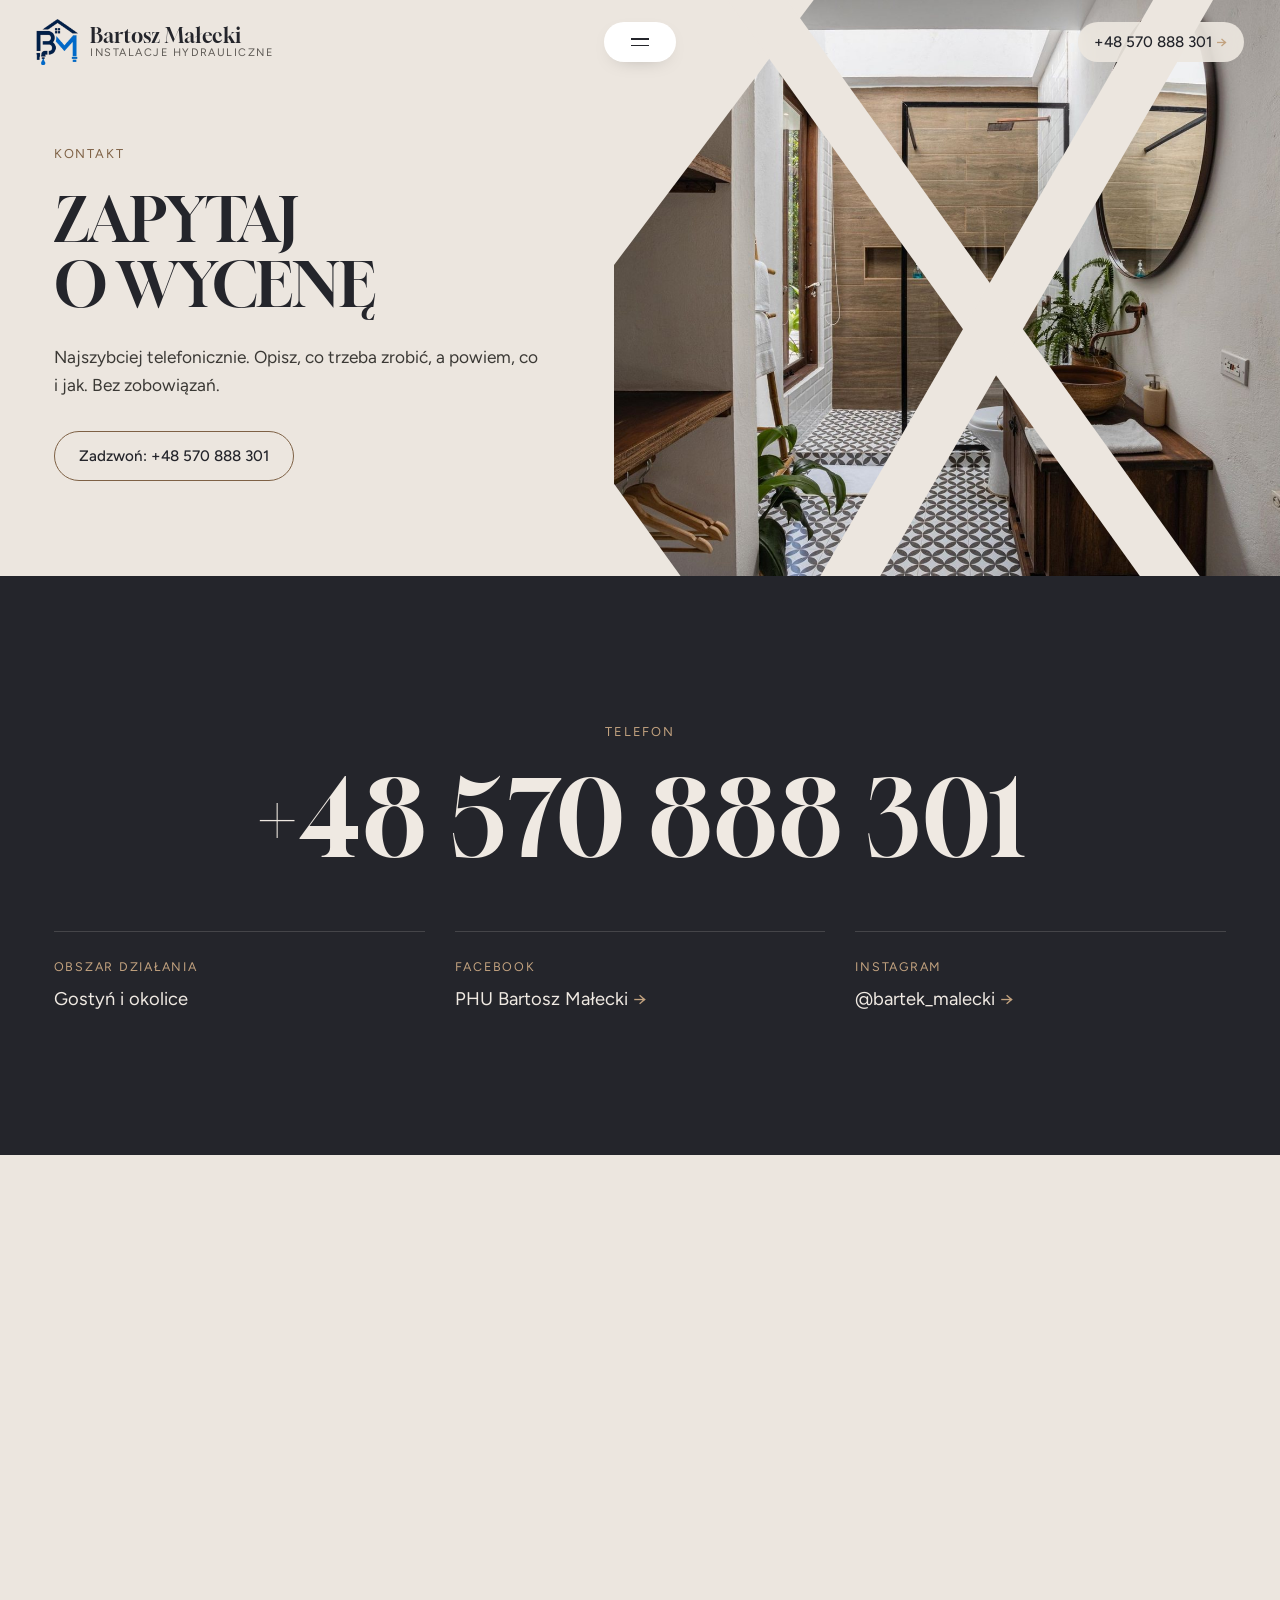
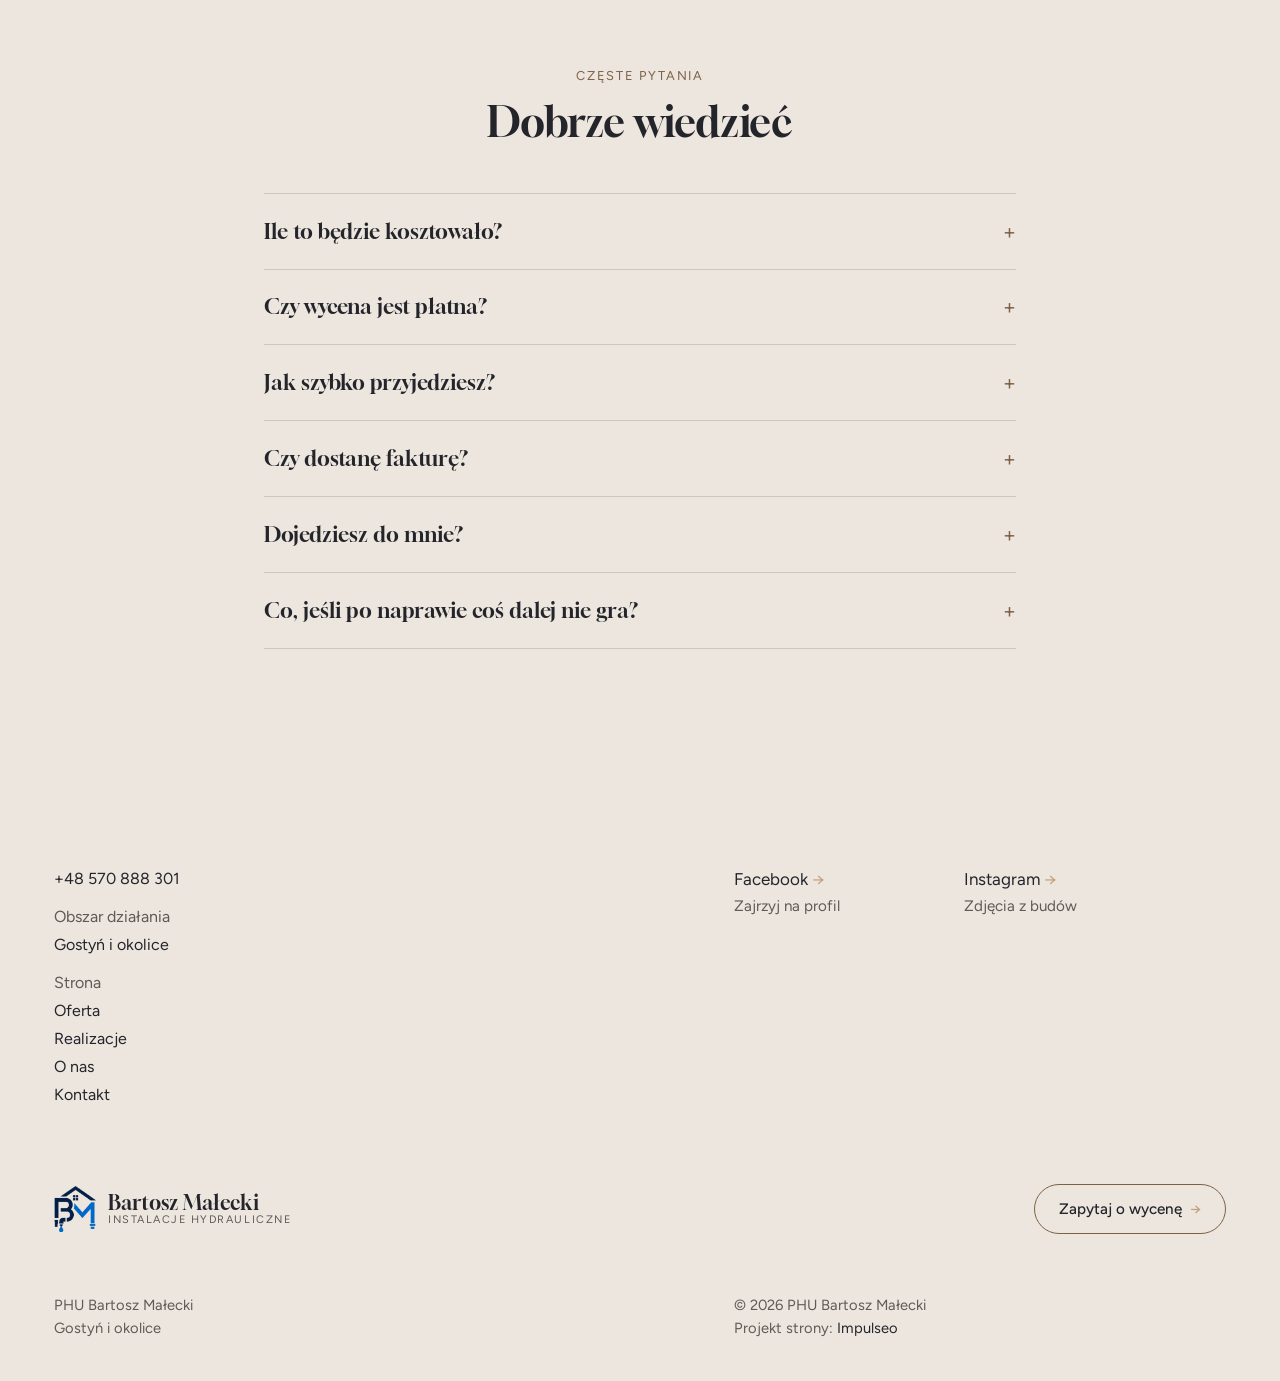
==== commit 17b99255: "[claude-edit][cmt:155aeb0d-d64c-418a-b900-24a50d53b8bb] Przebudowa dema na układ wzoru klindworthroo" ====
--- a/kontakt.html
+++ b/kontakt.html
@@ -19,93 +19,95 @@
 <meta name="twitter:card" content="summary_large_image">
 <link rel="preconnect" href="https://fonts.googleapis.com">
 <link rel="preconnect" href="https://fonts.gstatic.com" crossorigin>
-<link href="https://fonts.googleapis.com/css2?family=Space+Grotesk:wght@500;600;700&family=DM+Sans:opsz,wght@9..40,400;9..40,500;9..40,600&display=swap" rel="stylesheet">
-<link rel="stylesheet" href="assets/styles.css?v=2382d6a4">
+<link href="https://fonts.googleapis.com/css2?family=Gloock&family=Figtree:wght@300;400;500;600&display=swap" rel="stylesheet">
+<link rel="stylesheet" href="assets/styles.css?v=20261027">
 </head>
 <body>
-
-<header class="nav">
-  <div class="wrap nav-inner">
-    <a class="brand brand-has-logo" href="index.html"><img class="brand-logo" src="img/logo.png" alt="Bartosz Małecki" width="593" height="609" decoding="async"></a>
+<header class="k-head">
+  <div class="k-head-in">
+    <a class="k-brand" href="index.html"><img class="brand-logo" src="img/logo-znak.png" alt="PHU Bartosz Małecki" width="140" height="152"><span><b>Bartosz Małecki</b><small>Instalacje hydrauliczne</small></span></a>
+    <button class="nav-toggle" aria-label="Menu"><span></span><span></span><span></span></button>
+    <a class="k-tel" href="tel:+48570888301">+48 570 888 301 <span class="arr">→</span></a>
     <nav class="nav-links">
+      <a href="index.html">Start</a>
       <a href="oferta.html">Oferta</a>
       <a href="realizacje.html">Realizacje</a>
-      <a href="o-nas.html">O nas</a>
-      <a href="kontakt.html" class="active" aria-current="page">Kontakt</a>
-      <a href="tel:+48570888301" class="btn btn-accent">Zadzwoń +48 570 888 301</a>
+      <a href="o-nas.html">O nas</a>
+      <a href="kontakt.html">Kontakt</a>
+      <a class="nl-tel" href="tel:+48570888301">+48 570 888 301</a>
     </nav>
-    <button class="nav-toggle" aria-label="Menu"><span></span><span></span><span></span></button>
   </div>
 </header>
 
 <main>
-<section class="pagehead">
-  <img src="img/g9.jpg" alt="Bartosz Małecki - Zapytaj o wycenę" width="1600" height="1068" decoding="async">
-  <div class="wrap">
+<section class="hero-kw k-hero k-hero-small">
+  <div class="k-art"><img src="img/g11.jpg" alt="Łazienka z umywalką nablatową i lustrem" width="1600" height="1066" fetchpriority="high"><svg viewBox="0 0 100 100" preserveAspectRatio="none" aria-hidden="true"><polygon points="0,0 30,0 0,46"/><polygon points="0,84 0,100 10,100"/><polygon points="17,0 26,0 88,100 79,100"/><polygon points="81,0 90,0 40,100 31,100"/></svg></div>
+  <div class="wrap k-hero-copy"><div>
     <span class="eyebrow">Kontakt</span>
-    <h1>Zapytaj o wycenę</h1>
-    <p>Odpowiemy na pytania i przygotujemy wycenę.</p>
-  </div>
+    <h1>Zapytaj<br>o wycenę</h1>
+    <p class="lead">Najszybciej telefonicznie. Opisz, co trzeba zrobić, a&nbsp;powiem, co i&nbsp;jak. Bez zobowiązań.</p>
+    <a class="k-btn" href="tel:+48570888301">Zadzwoń: +48 570 888 301</a>
+  </div></div>
 </section>
-<section>
-  <div class="wrap contact-grid">
-    <div class="reveal">
-      <span class="eyebrow">Dane kontaktowe</span>
-      <h2 style="margin:var(--space-4) 0 var(--space-6)">Bartosz Małecki</h2>
-      <div class="info-list">
-        <div class="info-row"><div class="ic"><svg class="ico-tel" width="16" height="16" viewBox="0 0 24 24" fill="none" aria-hidden="true"><path d="M6.6 10.8a15.5 15.5 0 0 0 6.6 6.6l2.2-2.2a1 1 0 0 1 1-.24 11.4 11.4 0 0 0 3.6.58 1 1 0 0 1 1 1V20a1 1 0 0 1-1 1A17 17 0 0 1 3 4a1 1 0 0 1 1-1h3.5a1 1 0 0 1 1 1c0 1.25.2 2.46.58 3.6a1 1 0 0 1-.25 1l-2.23 2.2Z" fill="currentColor"/></svg></div><div><div class="lbl">Telefon</div><a class="val" href="tel:+48570888301">+48 570 888 301</a></div></div>
-        <div class="info-row"><div class="ic"><svg class="ico-pin" width="16" height="16" viewBox="0 0 24 24" fill="none" aria-hidden="true"><path d="M12 21s7-6.1 7-11.5A7 7 0 0 0 5 9.5C5 14.9 12 21 12 21Z" stroke="currentColor" stroke-width="1.6" fill="none"/><circle cx="12" cy="9.5" r="2.4" fill="currentColor"/></svg></div><div><div class="lbl">Adres</div><div class="val">Gostyń</div></div></div>
-      </div>
-    </div>
-    <div class="reveal">
-      <div class="form">
-        <h3 style="margin-bottom:var(--space-4)">Najszybciej telefonicznie</h3>
-        <p class="muted" style="margin-bottom:var(--space-5)">Zadzwoń, opisz pomysł, a my powiemy, co i jak. Bez zobowiązań.</p>
-        <a href="tel:+48570888301" class="btn btn-accent" style="justify-content:center">Zadzwoń: +48 570 888 301 <span class="arr">→</span></a>
-      </div>
+
+<section class="on-dark pv k-cta">
+  <div class="wrap reveal">
+    <span class="eyebrow">Telefon</span>
+    <a class="k-num" href="tel:+48570888301">+48 570 888 301</a>
+    <div class="k-info">
+      <div><span class="lab">Obszar działania</span><span class="val">Gostyń i&nbsp;okolice</span></div>
+      <div><span class="lab">Facebook</span><a class="val" href="https://www.facebook.com/p/PHU-Bartosz-Ma%C5%82ecki-100058718385643/" target="_blank" rel="noopener">PHU Bartosz Małecki <span class="arr">→</span></a></div>
+      <div><span class="lab">Instagram</span><a class="val" href="https://www.instagram.com/bartek_malecki/" target="_blank" rel="noopener">@bartek_malecki <span class="arr">→</span></a></div>
     </div>
   </div>
 </section>
-<section style="padding-top:0">
-  <div class="wrap reveal">
-    <iframe class="map" title="Bartosz Małecki - Gostyń" src="https://maps.google.com/maps?q=Bartosz%20Ma%C5%82ecki%20Gosty%C5%84&z=15&output=embed" loading="lazy" referrerpolicy="no-referrer-when-downgrade"></iframe>
+<iframe class="k-map" title="Bartosz Małecki - Gostyń" src="https://maps.google.com/maps?q=Bartosz%20Ma%C5%82ecki%20Gosty%C5%84&amp;z=12&amp;output=embed" referrerpolicy="no-referrer-when-downgrade"></iframe>
+<section style="padding:clamp(80px,10vw,130px) 0">
+  <div class="wrap k-faq">
+    <div style="text-align:center"><span class="eyebrow">Częste pytania</span></div>
+    <h2>Dobrze wiedzieć</h2>
+    <details class="reveal"><summary>Ile to będzie kosztowało?</summary><p>Zależy, co się dzieje, dlatego wypytuję przez telefon i&nbsp;od razu podaję widełki. Ostateczną cenę znasz przed robotą, nie po niej.</p></details>
+    <details class="reveal"><summary>Czy wycena jest płatna?</summary><p>Za obejrzenie i&nbsp;wycenę nie biorę pieniędzy. Płacisz za robotę, nie za rozmowę o&nbsp;niej.</p></details>
+    <details class="reveal"><summary>Jak szybko przyjedziesz?</summary><p>Przy zalaniu liczy się każda godzina, więc przy awarii przestawiam grafik. Prace planowane umawiamy z&nbsp;kilkudniowym wyprzedzeniem.</p></details>
+    <details class="reveal"><summary>Czy dostanę fakturę?</summary><p>Tak, na firmę albo na osobę prywatną. Dokument dostajesz od razu, a&nbsp;nie „wyślę później”.</p></details>
+    <details class="reveal"><summary>Dojedziesz do mnie?</summary><p>Pracuję w&nbsp;Gostyniu i&nbsp;okolicach. Przy większej robocie dojeżdżam dalej, zapytaj.</p></details>
+    <details class="reveal"><summary>Co, jeśli po naprawie coś dalej nie gra?</summary><p>Wracam i&nbsp;sprawdzam. Moja wina, poprawiam za darmo. Wyszło coś nowego, mówię wprost, co i&nbsp;za ile.</p></details>
   </div>
 </section>
 </main>
 
-<footer>
+<footer class="k-foot">
   <div class="wrap">
-    <div class="foot-grid">
-      <div class="foot-brand">
-        <div class="name">PHU Bartosz Małecki</div>
-        <p>Awarie wodne, remonty łazienek, wymiana kotłów - od 8 lat w Gostyniu. Cenę znasz przed robotą, nie po.</p>
-      </div>
-      <div class="foot-col">
-        <h4>Nawigacja</h4>
+    <div class="k-foot-top">
+      <div class="k-foot-list">
+        <a href="tel:+48570888301">+48 570 888 301</a>
+        <span class="lab">Obszar działania</span>
+        <span>Gostyń i okolice</span>
+        <span class="lab">Strona</span>
         <a href="oferta.html">Oferta</a>
         <a href="realizacje.html">Realizacje</a>
-        <a href="o-nas.html">O nas</a>
+        <a href="o-nas.html">O nas</a>
         <a href="kontakt.html">Kontakt</a>
       </div>
-      <div class="foot-col">
-        <h4>Kontakt</h4>
-        <a href="tel:+48570888301">+48 570 888 301</a>
-        <p>Gostyń</p>
-      <div class="foot-soc">
-        <a class="soc" href="https://www.facebook.com/p/PHU-Bartosz-Ma%C5%82ecki-100058718385643/" target="_blank" rel="noopener" aria-label="Facebook - Bartosz Małecki"><svg viewBox="0 0 24 24" aria-hidden="true" focusable="false"><path d="M9.101 23.691v-7.98H6.627v-3.667h2.474v-1.58c0-4.085 1.848-5.978 5.858-5.978.401 0 .955.042 1.468.103a8.68 8.68 0 0 1 1.141.195v3.325a8.623 8.623 0 0 0-.653-.036 26.805 26.805 0 0 0-.733-.009c-.707 0-1.259.096-1.675.309a1.686 1.686 0 0 0-.679.622c-.258.42-.374.995-.374 1.752v1.297h3.919l-.386 2.103-.287 1.564h-3.246v8.245C19.396 23.238 24 18.179 24 12.044c0-6.627-5.373-12-12-12s-12 5.373-12 12c0 5.628 3.874 10.35 9.101 11.647Z" fill="currentColor"/></svg></a>
-        <a class="soc" href="https://www.instagram.com/bartek_malecki/" target="_blank" rel="noopener" aria-label="Instagram - Bartosz Małecki"><svg viewBox="0 0 24 24" aria-hidden="true" focusable="false"><path d="M7.0301.084c-1.2768.0602-2.1487.264-2.911.5634-.7888.3075-1.4575.72-2.1228 1.3877-.6652.6677-1.075 1.3368-1.3802 2.127-.2954.7638-.4956 1.6365-.552 2.914-.0564 1.2775-.0689 1.6882-.0626 4.947.0062 3.2586.0206 3.6671.0825 4.9473.061 1.2765.264 2.1482.5635 2.9107.308.7889.72 1.4573 1.388 2.1228.6679.6655 1.3365 1.0743 2.1285 1.38.7632.295 1.6361.4961 2.9134.552 1.2773.056 1.6884.069 4.9462.0627 3.2578-.0062 3.668-.0207 4.9478-.0814 1.28-.0607 2.147-.2652 2.9098-.5633.7889-.3086 1.4578-.72 2.1228-1.3881.665-.6682 1.0745-1.3378 1.3795-2.1284.2957-.7632.4966-1.636.552-2.9124.056-1.2809.0692-1.6898.063-4.948-.0063-3.2583-.021-3.6668-.0817-4.9465-.0607-1.2797-.264-2.1487-.5633-2.9117-.3084-.7889-.72-1.4568-1.3876-2.1228C21.2982 1.33 20.628.9208 19.8378.6165 19.074.321 18.2017.1197 16.9244.0645 15.6471.0093 15.236-.005 11.977.0014 8.718.0076 8.31.0215 7.0301.0839m.1402 21.6932c-1.17-.0509-1.8053-.2453-2.2287-.408-.5606-.216-.96-.4771-1.3819-.895-.422-.4178-.6811-.8186-.9-1.378-.1644-.4234-.3624-1.058-.4171-2.228-.0595-1.2645-.072-1.6442-.079-4.848-.007-3.2037.0053-3.583.0607-4.848.05-1.169.2456-1.805.408-2.2282.216-.5613.4762-.96.895-1.3816.4188-.4217.8184-.6814 1.3783-.9003.423-.1651 1.0575-.3614 2.227-.4171 1.2655-.06 1.6447-.072 4.848-.079 3.2033-.007 3.5835.005 4.8495.0608 1.169.0508 1.8053.2445 2.228.408.5608.216.96.4754 1.3816.895.4217.4194.6816.8176.9005 1.3787.1653.4217.3617 1.056.4169 2.2263.0602 1.2655.0739 1.645.0796 4.848.0058 3.203-.0055 3.5834-.061 4.848-.051 1.17-.245 1.8055-.408 2.2294-.216.5604-.4763.96-.8954 1.3814-.419.4215-.8181.6811-1.3783.9-.4224.1649-1.0577.3617-2.2262.4174-1.2656.0595-1.6448.072-4.8493.079-3.2045.007-3.5825-.006-4.848-.0608M16.953 5.5864A1.44 1.44 0 1 0 18.39 4.144a1.44 1.44 0 0 0-1.437 1.4424M5.8385 12.012c.0067 3.4032 2.7706 6.1557 6.173 6.1493 3.4026-.0065 6.157-2.7701 6.1506-6.1733-.0065-3.4032-2.771-6.1565-6.174-6.1498-3.403.0067-6.156 2.771-6.1496 6.1738M8 12.0077a4 4 0 1 1 4.008 3.9921A3.9996 3.9996 0 0 1 8 12.0077" fill="currentColor"/></svg></a>
-      </div>
+      <div class="k-foot-soc">
+        <a class="soc" href="https://www.facebook.com/p/PHU-Bartosz-Ma%C5%82ecki-100058718385643/" target="_blank" rel="noopener">Facebook <span class="arr">→</span><small>Zajrzyj na profil</small></a>
+        <a class="soc" href="https://www.instagram.com/bartek_malecki/" target="_blank" rel="noopener">Instagram <span class="arr">→</span><small>Zdjęcia z budów</small></a>
       </div>
     </div>
-    <div class="foot-bot">
-      <span>© 2026 PHU Bartosz Małecki</span>
-      <span>Projekt strony: <a class="foot-credit" href="https://impulseo.pl" target="_blank" rel="noopener">Impulseo</a></span>
+    <div class="k-foot-mid">
+      <a class="k-brand" href="index.html"><img src="img/logo-znak.png" alt="PHU Bartosz Małecki" width="140" height="152" loading="lazy"><span><b>Bartosz Małecki</b><small>Instalacje hydrauliczne</small></span></a>
+      <a class="k-btn" href="kontakt.html">Zapytaj o wycenę <span class="arr">→</span></a>
+    </div>
+    <div class="k-foot-bot">
+      <span>PHU Bartosz Małecki<br>Gostyń i okolice</span>
+      <span>© 2026 PHU Bartosz Małecki<br>Projekt strony: <a class="foot-credit" href="https://impulseo.pl" target="_blank" rel="noopener">Impulseo</a></span>
     </div>
   </div>
 </footer>
 <div class="sticky-call"><a class="sc-call" href="tel:+48570888301"><svg class="ico-tel" width="16" height="16" viewBox="0 0 24 24" fill="none" aria-hidden="true"><path d="M6.6 10.8a15.5 15.5 0 0 0 6.6 6.6l2.2-2.2a1 1 0 0 1 1-.24 11.4 11.4 0 0 0 3.6.58 1 1 0 0 1 1 1V20a1 1 0 0 1-1 1A17 17 0 0 1 3 4a1 1 0 0 1 1-1h3.5a1 1 0 0 1 1 1c0 1.25.2 2.46.58 3.6a1 1 0 0 1-.25 1l-2.23 2.2Z" fill="currentColor"/></svg> Zadzwoń</a><a class="sc-quote" href="kontakt.html">Umów termin</a></div>
 <div class="demo-wazne" data-do="2026-11-02" data-cykl="3" hidden><svg class="dw-ico" width="13" height="13" viewBox="0 0 24 24" fill="none" aria-hidden="true"><circle cx="12" cy="12" r="8.6" stroke="currentColor" stroke-width="1.8"/><path d="M12 7.2V12l3.3 2" stroke="currentColor" stroke-width="1.8" stroke-linecap="round"/></svg><span class="dw-txt"></span></div>
 
-<script src="assets/main.js"></script>
+<script src="assets/main.js?v=20261027"></script>
+<script src="assets/kw.js?v=20261027"></script>
 </body>
 </html>
--- a/assets/styles.css
+++ b/assets/styles.css
@@ -1,1849 +1,245 @@
-/* ============================================================
-   STOLBASZ — premium, architektoniczny B2B fit-out
-   Jasna paleta, zero brązu. System wg premium-web-craft.
-   Projekt strony: Impulseo (impulseo.pl)
-   ============================================================ */
-
+/* Układ na wzór klindworthroofing.com: beż + grafit, szeryf w nagłówkach, ukośny kadr w hero */
 :root{
-  /* PALETA — jasna, architektoniczna, chłodna */
-  --paper:#F4F6F8;          /* główne tło */
-  --paper-2:#E7EBEF;        /* sekcje alternatywne (chłodny jasny szary) */
-  --paper-3:#E7EBEF;        /* delikatne wypełnienia */
-  --ink:#15212E;            /* tekst główny — chłodny grafit */
-  --ink-soft:#243443;       /* nagłówki drugorzędne */
-  --muted:#6B7785;          /* tekst poboczny */
-  --line:rgba(21,33,46,.12);/* hairline */
-  --accent:#E8A317;         /* stonowany petrol-slate — jedyny akcent */
-  --accent-d:#C9870C;
-  --accent-soft:rgba(232,163,23,.10);
-  --dark:#15212E;           /* sekcje ciemne (stopka/CTA) */
-
-  /* HOVER ZDJĘĆ — JEDEN standard dla całego silnika (decyzja K. 04.08.2026, artefakt z wariantami).
-     AKTUALNE (K.+Szymon 09.08.2026, wybór z artefaktu 6 wariantów): zoom 1.05 przy 1.4s -
-     przy tak długim czasie mocniejszy kadr NIE skacze, tylko „oddycha". Poprzedni standard
-     (1.02 / .55s z 04.08) odbierany jako dynamiczny i szybki.
-     Spoczynek lekko przygaszony, ale TYLKO tam, gdzie jest mysz (@media hover:hover) —
-     na telefonie zdjęcia zostają w pełnej jasności. */
-  --img-zoom:1.05;                   /* K.+Szymon 09.08: wariant F z artefaktu porównawczego */
-  --img-rest:brightness(.95) saturate(.99);
-  --img-hot:brightness(1.06) saturate(1.05);
-  --img-dur:1.4s;                    /* K.+Szymon 09.08 (wariant F): powoli = elegancko */
-  --img-ease:cubic-bezier(.16,.84,.44,1);  /* miękki ogon, efekt „oddychania" */
-
-  /* ODSTĘPY — skala 4/8 */
-  --space-1:4px; --space-2:8px; --space-3:12px; --space-4:16px; --space-5:24px;
-  --space-6:32px; --space-7:48px; --space-8:64px; --space-9:96px; --space-10:128px;
-
-  /* TYPOGRAFIA — fluid clamp() (skala podbita 16.07.2026: większe, czytelniejsze litery — uwaga Adama) */
-  --text-sm:clamp(.9rem,.87rem + .12vw,1rem);
-  --text-base:clamp(1.08rem,1.04rem + .18vw,1.2rem);
-  --text-lg:clamp(1.24rem,1.15rem + .34vw,1.44rem);
-  --text-h3:clamp(1.34rem,1.22rem + .55vw,1.66rem);
-  --text-h2:clamp(2.1rem,1.66rem + 2.1vw,3.1rem);
-  --text-h1:clamp(2.9rem,2.1rem + 4vw,5.1rem);
-
-  /* PROMIENIE — architektoniczne, raczej ostre */
-  --r-sm:3px; --r-md:6px; --r-lg:10px;
-
-  /* RUCH */
-  --ease:cubic-bezier(.25,.46,.45,.94); --dur:.24s;
-
-  /* CIENIE — miękkie, warstwowe */
-  --sh-sm:0 1px 2px rgba(16,24,32,.04), 0 2px 8px rgba(16,24,32,.05);
-  --sh-md:0 2px 6px rgba(16,24,32,.05), 0 12px 28px -8px rgba(16,24,32,.12);
-  --sh-lg:0 6px 14px rgba(16,24,32,.07), 0 26px 56px -18px rgba(16,24,32,.22);
-
-  --hairline:1px solid var(--line);
-
-  --font-display:'Space Grotesk','Inter',sans-serif;
-  --font-body:'DM Sans','Inter',sans-serif;
+  --beige:#ECE6DF; --beige-2:#E2D9CF; --dark:#24252B; --dark-2:#2D2E35;
+  --ink:#24252B; --cream:#EFE9E2; --muted:#5E5A55; --muted-dark:rgba(239,233,226,.66);
+  --tan:#C2A27F; --tan-d:#7E6145; --line-dark:rgba(239,233,226,.16); --line:rgba(36,37,43,.16);
+  --serif:'Gloock',Georgia,'Times New Roman',serif; --sans:'Figtree',system-ui,-apple-system,Segoe UI,sans-serif;
+  --wrap:1200px; --pad:clamp(20px,4.2vw,60px); --ease:cubic-bezier(.2,.7,.2,1); --nav-h:84px;
 }
-
-*{box-sizing:border-box;margin:0;padding:0}
-html{scroll-behavior:smooth}
-body{
-  font-family:var(--font-body);
-  font-size:var(--text-base);
-  line-height:1.65;
-  color:var(--ink);
-  background:var(--paper);
-  -webkit-font-smoothing:antialiased;
-  text-rendering:optimizeLegibility;
+*,*::before,*::after{box-sizing:border-box}
+html{scroll-behavior:smooth;-webkit-text-size-adjust:100%}
+body{margin:0;font-family:var(--sans);font-size:17px;line-height:1.6;color:var(--ink);background:var(--beige);-webkit-font-smoothing:antialiased}
+img,video{display:block;max-width:100%;height:auto}
+a{color:inherit;text-decoration:none}
+h1,h2,h3{font-family:var(--serif);font-weight:400;line-height:1.05;margin:0;letter-spacing:-.005em}
+p{margin:0}
+.wrap{max-width:calc(var(--wrap) + 2*var(--pad));margin:0 auto;padding:0 var(--pad)}
+.eyebrow{display:inline-block;font-size:.8rem;letter-spacing:.14em;text-transform:uppercase;color:var(--tan-d)}
+.on-dark .eyebrow{color:var(--tan)}
+.arr{display:inline-block;color:var(--tan);transition:transform .3s var(--ease)}
+a:hover .arr{transform:translateX(4px)}
+
+/* przyciski: obrys w kształcie pigułki */
+.k-btn{display:inline-flex;align-items:center;gap:.5em;padding:.78em 1.6em;border:1px solid var(--tan-d);border-radius:999px;font-size:.95rem;font-weight:500;color:var(--ink);transition:background .3s var(--ease),color .3s var(--ease),border-color .3s}
+.k-btn:hover{background:var(--ink);border-color:var(--ink);color:var(--cream)}
+.on-dark .k-btn{border-color:rgba(194,162,127,.7);color:var(--cream)}
+.on-dark .k-btn:hover{background:var(--cream);color:var(--ink);border-color:var(--cream)}
+
+/* ---------- NAGŁÓWEK ---------- */
+.k-head{position:fixed;inset:0 0 auto 0;z-index:80;height:var(--nav-h);transition:background .35s var(--ease),box-shadow .35s,height .35s}
+.k-head.is-scrolled{background:rgba(236,230,223,.94);backdrop-filter:blur(10px);box-shadow:0 1px 0 var(--line);--nav-h:70px}
+.k-head-in{height:100%;display:grid;grid-template-columns:1fr auto 1fr;align-items:center;max-width:none;padding:0 clamp(20px,2.8vw,40px)}
+.k-brand{display:flex;align-items:center;gap:12px;justify-self:start}
+.k-brand img{height:46px;width:auto}
+.k-brand span{display:flex;flex-direction:column;line-height:1.1}
+.k-brand b{font-family:var(--serif);font-weight:400;font-size:1.28rem;letter-spacing:.005em}
+.k-brand small{font-size:.68rem;letter-spacing:.14em;text-transform:uppercase;color:var(--muted)}
+.nav-toggle{justify-self:center;width:72px;height:40px;border-radius:999px;border:0;background:#fff;cursor:pointer;display:flex;flex-direction:column;align-items:center;justify-content:center;gap:5px;box-shadow:0 6px 20px -12px rgba(0,0,0,.35);transition:transform .3s var(--ease)}
+.nav-toggle:hover{transform:scale(1.05)}
+.nav-toggle span{display:block;width:18px;height:1.5px;background:var(--ink);transition:transform .3s var(--ease),opacity .3s}
+.nav-toggle span:nth-child(3){display:none}
+.nav-toggle[aria-expanded="true"] span:nth-child(1){transform:translateY(3.3px) rotate(45deg)}
+.nav-toggle[aria-expanded="true"] span:nth-child(2){transform:translateY(-3.3px) rotate(-45deg)}
+.k-tel{justify-self:end;font-size:.95rem;font-weight:500;white-space:nowrap;background:rgba(236,230,223,.92);padding:.5em 1.1em;border-radius:999px}
+.nav-links{position:fixed;inset:0;z-index:-1;background:var(--dark);color:var(--cream);display:flex;flex-direction:column;justify-content:center;align-items:center;gap:.35em;opacity:0;visibility:hidden;transition:opacity .45s var(--ease),visibility .45s}
+.nav-links.open{opacity:1;visibility:visible}
+.nav-links a{font-family:var(--serif);font-size:clamp(2.2rem,6vw,4.4rem);line-height:1.15;text-transform:uppercase;transition:color .25s}
+.nav-links a:hover{color:var(--tan)}
+.nav-links a.nl-tel{font-family:var(--sans);font-size:1.05rem;text-transform:none;margin-top:1.4em;color:var(--tan)}
+body:has(.nav-links.open) .k-head{background:transparent;box-shadow:none;backdrop-filter:none}
+body:has(.nav-links.open) .k-brand,body:has(.nav-links.open) .k-tel{opacity:0;pointer-events:none}
+
+/* ---------- HERO z ukośnym kadrem ---------- */
+.k-hero{position:relative;background:var(--beige);min-height:min(100svh,860px);display:flex;align-items:center;overflow:hidden}
+.k-hero-copy{position:relative;z-index:2;width:100%;padding-top:calc(var(--nav-h) + 30px);padding-bottom:70px}
+.k-hero-copy>div{max-width:min(560px,46%)}
+.k-hero h1{font-size:clamp(2.7rem,5.4vw,5rem);text-transform:uppercase;margin:.35em 0 .45em}
+.k-hero p.lead{font-size:1.08rem;color:#3b3935;max-width:44ch;margin-bottom:2rem}
+.k-art{position:absolute;top:0;right:0;bottom:0;width:52%;overflow:hidden}
+.k-art img{width:100%;height:100%;object-fit:cover}
+.k-art svg{position:absolute;inset:0;width:100%;height:100%}
+.k-art svg polygon{fill:var(--beige)}
+.k-hero-small{min-height:clamp(440px,64vh,620px)}
+.k-hero-small h1{font-size:clamp(2.5rem,4.8vw,4.4rem)}
+
+/* ---------- SEKCJE CIEMNE ---------- */
+.on-dark{background:var(--dark);color:var(--cream)}
+.pv{padding:clamp(80px,11vw,150px) 0}
+.k-intro{display:grid;grid-template-columns:200px 1fr;gap:20px;max-width:880px;margin:0 auto}
+.k-vlabel{writing-mode:vertical-rl;transform:rotate(180deg);justify-self:center;align-self:start;font-size:.78rem;letter-spacing:.16em;text-transform:uppercase;color:var(--tan)}
+.k-intro p{font-size:clamp(1.2rem,1.9vw,1.55rem);line-height:1.5;font-weight:300;color:var(--cream)}
+.k-intro p+p{margin-top:1em}
+.k-duo{display:grid;grid-template-columns:1.8fr 1fr;gap:clamp(30px,6vw,90px);margin-top:clamp(60px,8vw,110px);align-items:start}
+.k-duo figure{margin:0}
+.k-duo .k-img{overflow:hidden}
+.k-duo .k-img img{width:100%;aspect-ratio:4/3;object-fit:cover;transition:transform 1.1s var(--ease)}
+.k-duo figure:last-child .k-img img{aspect-ratio:3/2}
+.k-duo a:hover img{transform:scale(1.04)}
+.k-cap{display:block;margin-top:1rem;font-size:.98rem}
+.k-cap small{display:block;color:var(--muted-dark);font-size:.9rem}
+.k-duo figure:last-child{margin-top:clamp(40px,10vw,160px)}
+
+/* wielki napis jak „WORK" / „KUDOS" */
+.k-giant{font-family:var(--serif);text-transform:uppercase;text-align:center;line-height:.86;font-size:clamp(3.4rem,15.5vw,15rem);letter-spacing:-.01em;color:var(--cream);margin:0 0 clamp(40px,5vw,70px);white-space:nowrap}
+.k-giant.sm{font-size:clamp(3rem,12.5vw,12rem)}
+
+.k-projects{display:grid;gap:clamp(30px,4vw,56px);max-width:1440px;margin:0 auto;padding:0 clamp(16px,2.8vw,40px)}
+.k-proj{position:relative;display:block;overflow:hidden;aspect-ratio:1360/820;background:#111}
+.k-proj img{width:100%;height:100%;object-fit:cover;transition:transform 1.4s var(--ease)}
+.k-proj::after{content:"";position:absolute;inset:0;background:linear-gradient(180deg,rgba(20,21,25,.55) 0%,rgba(20,21,25,.05) 45%,rgba(20,21,25,.35) 100%)}
+.k-proj:hover img{transform:scale(1.035)}
+.k-proj h3{position:absolute;z-index:2;left:clamp(20px,4vw,60px);top:clamp(20px,4vw,56px);font-size:clamp(1.9rem,4vw,3.6rem);text-transform:uppercase;color:#F4EFE9;max-width:80%}
+.k-proj span{position:absolute;z-index:2;left:clamp(20px,4vw,60px);bottom:clamp(18px,3vw,40px);font-size:.95rem;color:rgba(244,239,233,.86)}
+.k-center{text-align:center;margin-top:clamp(40px,5vw,64px)}
+
+/* ---------- USŁUGI: karuzela na beżu ---------- */
+.k-services{background:var(--beige);padding:clamp(80px,10vw,130px) 0}
+.k-services .k-shead{text-align:center;max-width:640px;margin:0 auto clamp(40px,5vw,60px)}
+.k-services h2{font-size:clamp(1.9rem,3.2vw,2.7rem);line-height:1.18;margin-top:.7rem}
+.k-car{position:relative}
+.k-track{display:grid;grid-auto-flow:column;grid-auto-columns:calc((100% - 2*clamp(30px,5vw,66px))/2.35);gap:clamp(30px,5vw,66px);overflow-x:auto;scroll-snap-type:x mandatory;scrollbar-width:none;padding-right:var(--pad)}
+.k-track::-webkit-scrollbar{display:none}
+.k-card{scroll-snap-align:start}
+.k-card .k-img{overflow:hidden}
+.k-card img{width:100%;aspect-ratio:16/9.3;object-fit:cover;transition:transform 1.1s var(--ease)}
+.k-card:hover img{transform:scale(1.04)}
+.k-card h3{font-family:var(--sans);font-weight:500;font-size:1rem;margin:1.3rem 0 .35rem}
+.k-card p{color:var(--muted);font-size:.95rem;line-height:1.6}
+.k-arrows{position:absolute;right:calc(-1 * clamp(10px,3vw,40px));top:0;display:flex;flex-direction:column;gap:12px;z-index:3}
+.k-arrows button{width:46px;height:46px;border-radius:50%;border:1px solid var(--tan-d);background:transparent;color:var(--ink);cursor:pointer;font-size:1rem;transition:background .25s,color .25s}
+.k-arrows button:hover{background:var(--ink);color:var(--cream)}
+.on-dark .k-arrows button{border-color:rgba(194,162,127,.6);color:var(--cream)}
+.on-dark .k-arrows button:hover{background:var(--cream);color:var(--ink)}
+.k-bar{height:1px;background:var(--line);margin-top:clamp(36px,4vw,50px);position:relative}
+.k-bar i{position:absolute;left:0;top:-.5px;height:2px;width:30%;background:var(--ink);transition:left .4s var(--ease),width .4s var(--ease)}
+
+/* pełnoekranowe zdjęcie przechodzące w grafit */
+.k-bleed{position:relative;height:clamp(380px,62vw,760px);overflow:hidden;background:var(--dark);clip-path:inset(0)}
+.stk-bg{position:absolute;inset:0;background-size:cover;background-position:center 30%}
+.k-bleed::after{content:"";position:absolute;z-index:1;inset:auto 0 0 0;height:45%;background:linear-gradient(180deg,rgba(36,37,43,0),var(--dark))}
+
+/* zasady (w miejscu „KUDOS") */
+.k-kudos{display:grid;grid-template-columns:1fr 1fr;gap:clamp(30px,6vw,90px);align-items:start;position:relative}
+.k-slides{position:relative;min-height:330px}
+.k-slide{position:absolute;inset:0;opacity:0;transform:translateY(12px);transition:opacity .6s var(--ease),transform .6s var(--ease);pointer-events:none}
+.k-slide.is-on{position:relative;opacity:1;transform:none;pointer-events:auto}
+.k-slide blockquote{margin:0;font-family:var(--serif);font-size:clamp(1.45rem,2.3vw,2rem);line-height:1.32}
+.k-slide cite{display:block;margin-top:1.6rem;font-style:normal;font-size:.88rem;color:var(--muted-dark);letter-spacing:.02em}
+.k-kudos-art{position:relative;padding-right:70px}
+.k-kudos-art img{width:100%;aspect-ratio:4/5;object-fit:cover}
+.k-kudos-art .k-arrows{right:0}
+.k-promise{display:flex;justify-content:center;flex-wrap:wrap;gap:clamp(20px,5vw,80px);margin-top:clamp(50px,6vw,80px);list-style:none;padding:0}
+.k-promise li{font-size:.82rem;letter-spacing:.14em;text-transform:uppercase;color:var(--cream);padding:1.1em 1.6em;border:1px solid var(--line-dark);border-radius:999px}
+
+/* CTA z wielkim numerem */
+.k-cta{text-align:center}
+.k-cta .k-num{display:block;font-family:var(--serif);font-size:clamp(2.6rem,8.2vw,7rem);line-height:1;margin:1.4rem 0 2rem;color:var(--cream);white-space:nowrap}
+.k-cta .k-num:hover{color:var(--tan)}
+
+/* ---------- STOPKA ---------- */
+.k-foot{background:var(--beige);color:var(--ink);padding:clamp(60px,7vw,90px) 0 40px}
+.k-foot-top{display:grid;grid-template-columns:1.3fr 1fr;gap:40px}
+.k-foot-list{display:flex;flex-direction:column;gap:.15rem;font-size:1rem}
+.k-foot-list a:hover{color:var(--tan-d)}
+.k-foot-list .lab{margin-top:.6rem;color:var(--muted)}
+.k-foot-soc{display:grid;grid-template-columns:repeat(2,minmax(0,200px));gap:30px;align-content:start}
+.k-foot-soc a{display:block}
+.k-foot-soc small{display:block;color:var(--muted);font-size:.95rem}
+.k-foot-mid{display:flex;align-items:center;justify-content:space-between;gap:30px;margin-top:clamp(50px,6vw,80px)}
+.k-foot-bot{display:grid;grid-template-columns:1.3fr 1fr;gap:40px;margin-top:clamp(40px,5vw,60px);font-size:.92rem;color:var(--muted)}
+.k-foot-bot a{color:var(--ink)}
+
+/* ---------- PODSTRONY ---------- */
+.k-rows{display:grid;gap:clamp(70px,9vw,130px)}
+.k-row{display:grid;grid-template-columns:1.25fr 1fr;gap:clamp(30px,6vw,90px);align-items:center}
+.k-row.rev .k-row-art{order:2}
+.k-row-art{overflow:hidden}
+.k-row-art img{width:100%;aspect-ratio:4/3;object-fit:cover}
+.k-row .num{font-family:var(--serif);font-size:1.1rem;color:var(--tan)}
+.k-row h2{font-size:clamp(1.9rem,3.2vw,2.8rem);margin:.5rem 0 1.1rem}
+.k-row p{color:var(--muted-dark);font-size:1.02rem;max-width:min(100%,56ch)}
+.k-grid2{display:grid;grid-template-columns:1fr 1fr;gap:clamp(24px,3vw,44px);max-width:1440px;margin:0 auto;padding:0 clamp(16px,2.8vw,40px)}
+.k-grid2 .k-proj{aspect-ratio:4/3}
+.k-grid2 .k-proj h3{font-size:clamp(1.5rem,2.6vw,2.4rem)}
+.k-steps{display:grid;grid-template-columns:1fr 1fr;gap:clamp(30px,4vw,60px) clamp(30px,6vw,90px);margin-top:clamp(50px,6vw,80px)}
+.k-steps div{border-top:1px solid var(--line-dark);padding-top:1.4rem}
+.k-steps .num{font-family:var(--serif);color:var(--tan);font-size:1.05rem}
+.k-steps h3{font-size:clamp(1.5rem,2.3vw,2rem);margin:.4rem 0 .7rem}
+.k-steps p{color:var(--muted-dark)}
+.k-info{display:grid;grid-template-columns:repeat(3,1fr);gap:30px;margin-top:clamp(40px,5vw,60px);text-align:left}
+.k-info div{border-top:1px solid var(--line-dark);padding-top:1.2rem}
+.k-info .lab{font-size:.78rem;letter-spacing:.14em;text-transform:uppercase;color:var(--tan)}
+.k-info .val{display:block;font-size:1.15rem;margin-top:.4rem}
+.k-map{display:block;width:100%;height:clamp(300px,42vh,460px);border:0;filter:grayscale(.35) contrast(.95)}
+.k-faq{max-width:860px;margin:0 auto}
+.k-faq h2{font-size:clamp(1.9rem,3.2vw,2.7rem);text-align:center;margin:.7rem 0 clamp(30px,4vw,50px)}
+.k-faq details{border-top:1px solid var(--line)}
+.k-faq details:last-child{border-bottom:1px solid var(--line)}
+.k-faq summary{list-style:none;cursor:pointer;display:flex;justify-content:space-between;gap:20px;padding:1.3rem 0;font-family:var(--serif);font-size:1.3rem}
+.k-faq summary::-webkit-details-marker{display:none}
+.k-faq summary::after{content:"+";font-family:var(--sans);color:var(--tan-d);transition:transform .3s}
+.k-faq details[open] summary::after{transform:rotate(45deg)}
+.k-faq details p{padding:0 0 1.4rem;color:var(--muted);max-width:min(100%,56ch)}
+
+/* przycisk „na górę" i pasek postępu (tworzy je main.js) */
+.to-top{position:fixed;right:18px;bottom:18px;z-index:85;width:46px;height:46px;border-radius:50%;border:1px solid rgba(194,162,127,.6);background:rgba(36,37,43,.88);color:var(--cream);cursor:pointer;display:grid;place-items:center;opacity:0;visibility:hidden;transform:translateY(10px);transition:opacity .35s,transform .35s,visibility .35s}
+.to-top.show{opacity:1;visibility:visible;transform:none}
+.to-top svg{width:18px;height:18px}
+.mt-progress{position:fixed;left:0;top:0;height:2px;width:100%;background:var(--tan);transform-origin:0 50%;transform:scaleX(0);z-index:100;pointer-events:none}
+@supports (animation-timeline:scroll()){.mt-progress{animation:kwProg linear both;animation-timeline:scroll(root block)}}
+@keyframes kwProg{to{transform:scaleX(1)}}
+@media (max-width:820px){.to-top{bottom:74px}}
+
+/* pojawianie się przy przewijaniu (klasę .in dokłada main.js) */
+.reveal{opacity:0;transform:translateY(26px);transition:opacity .9s var(--ease),transform .9s var(--ease)}
+.reveal.in{opacity:1;transform:none}
+@media (prefers-reduced-motion:reduce){.reveal{opacity:1;transform:none;transition:none}*{scroll-behavior:auto}}
+
+/* licznik dema + pasek dzwonienia (wspólne elementy dem) */
+.demo-wazne{position:fixed;top:calc(var(--nav-h) + 10px);right:14px;z-index:95;display:inline-flex;align-items:center;gap:.45em;background:rgba(36,37,43,.86);color:#fff;font-size:.72rem;font-weight:600;padding:.42em .8em .42em .62em;border-radius:999px;backdrop-filter:blur(8px);border:1px solid rgba(255,255,255,.14);pointer-events:none;opacity:0;transform:translateY(-10px);transition:opacity .7s var(--ease),transform .7s var(--ease)}
+.demo-wazne.is-on{opacity:1;transform:none}
+.demo-wazne b{font-weight:700;font-variant-numeric:tabular-nums;color:#F0D3AE}
+.demo-wazne .dw-zeg{font-variant-numeric:tabular-nums;opacity:.72;margin-left:.15em}
+.demo-wazne.is-pilne{background:rgba(150,32,28,.9)}
+.sticky-call{display:none}
+
+@media (max-width:980px){
+  .k-hero{flex-direction:column;align-items:stretch;min-height:0}
+  .k-hero-copy{padding-bottom:40px}
+  .k-hero-copy>div{max-width:none}
+  .k-art{position:relative;order:2;width:100%;height:clamp(300px,70vw,520px)}
+  .k-hero-copy{order:1}
+  .k-slides{min-height:0}
+  .k-intro{grid-template-columns:1fr}
+  .k-vlabel{writing-mode:horizontal-tb;transform:none;justify-self:start}
+  .k-duo,.k-kudos,.k-row,.k-grid2,.k-steps,.k-foot-top,.k-foot-bot{grid-template-columns:1fr}
+  .k-duo figure:last-child{margin-top:0}
+  .k-row.rev .k-row-art{order:0}
+  .k-track{grid-auto-columns:82%}
+  .k-arrows{display:none}
+  .k-kudos-art{padding-right:0}
+  .k-info{grid-template-columns:1fr}
+  .k-foot-mid{flex-direction:column;align-items:flex-start}
 }
-img{max-width:100%;height:auto;display:block}  /* height:auto = width/height z atrybutów trzyma proporcje (TOP#12) */
-a{color:inherit;text-decoration:none}
-
-.wrap{width:min(92%,1180px);margin-inline:auto}
-section{padding-block:clamp(52px,6.5vw,96px)}
-
-h1,h2,h3{font-family:var(--font-display);font-weight:700;line-height:1.08;letter-spacing:-.02em;color:var(--ink)}
-h1{font-size:var(--text-h1);letter-spacing:-.035em}
-h2{font-size:var(--text-h2);letter-spacing:-.025em}
-h3{font-size:var(--text-h3)}
-/* MIARA — długość wiersza. WCAG 2.2 SC 1.4.8: max 80 znaków; Butterick: 45–90.
-   68ch daje realnie 72–78 znaków polskiego tekstu, czyli z zapasem pod granicą.
-   Wcześniej limit miał TYLKO <p> — <li>, <blockquote> i <dd> nie miały żadnego,
-   i to jedyny powód, dla którego 23 bloki na dwóch oddanych stronach jadą po
-   83–106 znaków w wierszu (pomiar 07.08.2026, bramka `miara`).
-   ⚠️ Listy i definicje ograniczamy TYLKO bez klasy: `ul`/`ol` z klasą to u nas
-   układ (siatki kafli, menu), a nie tekst ciągły — tam miarę wyznacza układ. */
-/* 60ch, nie 68ch (K. 10.08): po zmianie fontów na węższe kroje (DM Sans i spółka)
-   w 68ch mieściło się ~90 znaków - bramka pikselowa słusznie zgłaszała przekroczenie
-   granicy 80. Pomiar na żywej przeglądarce: 60ch = 90 znaków, 53ch = ~78 znaków, czyli normę WCAG 1.4.8. */
-:root{ --miara:53ch }
-p{max-width:min(100%,var(--miara))}
-blockquote,
-ul:not([class])>li, ol:not([class])>li,
-dl:not([class])>dd{max-width:min(100%,var(--miara))}
-
-/* ⚠️ Świadomie BEZ wyjątku `.tile p,.card p,.svc p{max-width:none}`, choć nasuwa się sam:
-   te akapity BYŁY już ograniczone (stare `p{max-width:65ch}`), więc „wyjątek" nie odblokowałby
-   niczego nowego — tylko ROZLUŹNIŁ stan sprzed zmiany na wszystkich demach naraz.
-   `figcaption` żadna z reguł wyżej nie dotyczy, więc też nie potrzebuje zwolnienia. */
-
-/* ŁAMANIE. `balance` wyrównuje długości wierszy w nagłówku, `pretty` pilnuje ostatniego
-   wiersza akapitu, żeby nie został w nim jeden wyraz. Obsługiwane od Chrome 117 /
-   Safari 17.5; starsze przeglądarki po prostu ignorują tę własność.
-   `text-wrap:pretty` nie występowało dotąd ANI RAZ w silniku ani w repo klientów. */
-h1,h2,h3,.lead,.lede{text-wrap:balance}
-p,li,blockquote,dd{text-wrap:pretty}
-
-.eyebrow{
-  font-family:var(--font-body);
-  font-size:var(--text-sm);
-  font-weight:600;
-  letter-spacing:.18em;
-  text-transform:uppercase;
-  color:var(--accent);
-  display:inline-flex;align-items:center;gap:var(--space-3);
+@media (max-width:820px){
+  :root{--nav-h:70px}
+  .k-tel{font-size:0}
+  .k-tel .arr{font-size:0}
+  .k-tel::before{content:"Zadzwoń";font-size:.9rem}
+  .k-brand small{display:none}
+  .k-brand img{height:38px}
+  .k-brand b{font-size:1.05rem}
+  .k-head-in{grid-template-columns:auto 1fr auto;gap:12px}
+  .nav-toggle{justify-self:end;order:3;width:56px}
+  .k-tel{order:2}
+  .sticky-call{display:grid;grid-template-columns:1fr 1fr;position:fixed;left:0;right:0;bottom:0;z-index:90;padding-bottom:env(safe-area-inset-bottom,0px);transition:transform .25s ease,opacity .25s ease;box-shadow:0 -6px 20px -10px rgba(0,0,0,.4)}
+  .sticky-call.schowany{transform:translateY(110%);opacity:0;pointer-events:none}
+  .sticky-call a{padding:15px 8px;text-align:center;font-weight:600;font-size:.95rem}
+  .sc-call{background:var(--dark);color:var(--cream);display:flex;align-items:center;justify-content:center;gap:6px}
+  .sc-quote{background:var(--beige-2);color:var(--ink)}
+  body{padding-bottom:calc(52px + env(safe-area-inset-bottom,0px))}
+  .demo-wazne{top:auto;bottom:66px;right:10px}
+  .k-giant{white-space:normal}
+  .k-proj{aspect-ratio:4/3.4}
+  .k-cta .k-num{white-space:normal}
 }
-/* flex:none + margin-top = kreska trzyma się PIERWSZEJ linii. Wcześniej align-items:center
-   centrowało ją względem całego bloku i przy zawinięciu (długi kicker typu
-   „…WNĘTRZ · LESZNO · OD 2019") druga linia lądowała z brzydkim wcięciem. */
-.eyebrow{align-items:flex-start}
-.eyebrow>*,.eyebrow{text-wrap:balance}   /* dlugi kicker lamal sie na sierote typu samo „2019" w drugiej linii */
-.eyebrow::before{content:"";width:28px;height:1px;background:var(--accent);display:inline-block;flex:none;margin-top:.62em}
-
-.muted{color:var(--muted)}
-.lead{font-size:var(--text-lg);line-height:1.55;color:var(--ink-soft);max-width:50ch}
-
-/* ---------- BUTTONS ---------- */
-.btn{
-  display:inline-flex;align-items:center;gap:var(--space-2);
-  font-weight:600;font-size:var(--text-sm);letter-spacing:.02em;
-  padding:var(--space-4) var(--space-6);
-  border-radius:var(--r-sm);
-  transition:transform var(--dur) var(--ease),box-shadow var(--dur) var(--ease),background var(--dur) var(--ease);
-  cursor:pointer;border:1px solid transparent;
-}
-.btn-accent{background:var(--accent);color:#fff;box-shadow:var(--sh-sm)}
-.btn-accent:hover{background:var(--accent-d);transform:translateY(-2px);box-shadow:var(--sh-md)}
-.btn-accent:active{transform:translateY(0);box-shadow:var(--sh-sm)}
-.btn-ghost{background:transparent;color:var(--ink);border-color:var(--line)}
-.btn-ghost:hover{border-color:var(--accent);color:var(--accent);transform:translateY(-2px)}
-.btn-light{background:#fff;color:var(--ink);box-shadow:var(--sh-sm)}
-.btn-light:hover{transform:translateY(-2px);box-shadow:var(--sh-md)}
-.btn .arr{transition:transform var(--dur) var(--ease)}
-.btn:hover .arr{transform:translateX(4px)}
-
-/* ---------- NAV ---------- */
-.nav{
-  position:sticky;top:0;z-index:50;
-  background:color-mix(in srgb,var(--paper) 88%,transparent);
-  backdrop-filter:saturate(140%) blur(10px);
-  border-bottom:var(--hairline);
-}
-.nav-inner{display:flex;align-items:center;justify-content:space-between;gap:var(--space-5);height:72px}
-/* ANTY-NACHODZENIE (K. 05.08.2026): długa nazwa firmy + przycisk z pełnym numerem nie mieściły się w pasku
-   i flex ściskał linki PONIŻEJ ich treści - "Kontakt" wchodził na ramkę "Zadzwoń +48 ...". Teraz ustępuje
-   nazwa marki (skrót wielokropkiem), a menu i przycisk nigdy się nie kurczą ani nie zachodzą na siebie. */
-.brand{display:flex;flex-direction:column;line-height:1;min-width:0;flex:0 1 auto}
-.brand .name{font-family:var(--font-display);font-weight:800;font-size:1.35rem;letter-spacing:.04em;white-space:nowrap;overflow:hidden;text-overflow:ellipsis}
-.brand .sub{font-size:.62rem;letter-spacing:.34em;text-transform:uppercase;color:var(--muted);margin-top:5px;white-space:nowrap;overflow:hidden;text-overflow:ellipsis}
-.nav-links{display:flex;align-items:center;gap:var(--space-6);flex:0 0 auto}
-.nav-links a{font-size:var(--text-sm);font-weight:500;color:var(--ink-soft);position:relative;padding-block:4px;white-space:nowrap;transition:color var(--dur) var(--ease)}
-.nav-links a::after{content:"";position:absolute;left:0;bottom:0;width:0;height:1.5px;background:var(--accent);transition:width var(--dur) var(--ease)}
-.nav-links a:hover,.nav-links a.active{color:var(--ink)}
-.nav-links a:hover::after,.nav-links a.active::after{width:100%}
-.nav-links .btn{padding:var(--space-2) var(--space-5)}
-/* przyciski w nav: właściwy kolor (przebij .nav-links a) + bez podkreślenia */
-.nav-links a.btn-accent{color:#fff}
-.nav-links a.btn-ghost,.nav-links a.btn-light{color:var(--ink)}
-/* CTA w pasku: NIE podkreślenie spod linków menu, ale ten sam przelatujący błysk,
-   co na wszystkich innych przyciskach (zgłoszenie K. 13.08.2026 - „na hero jest efekt
-   światła przechodzącego przez przycisk, na navbarze go nie ma, a mają być identyczne").
-   Reguła `.nav-links a::after` jest silniejsza od `.btn::after`, więc trzeba jej
-   geometrię wyzerować i wpisać połysk z nazwy - samo `display:none` gasiło efekt. */
-.nav-links a.btn::after{
-  display:block;content:"";position:absolute;inset:0;z-index:-1;pointer-events:none;
-  width:auto;height:auto;border-radius:inherit;   /* kasuje geometrię podkreślenia (width:0;height:1.5px) */
-  background:linear-gradient(100deg,transparent 32%,rgba(255,255,255,.20) 50%,transparent 68%);
-  translate:-120% 0}
-@media (prefers-reduced-motion:no-preference){
-  .nav-links a.btn:hover::after{translate:120% 0;transition:translate .75s var(--mt-ease,cubic-bezier(.16,.84,.44,1))}
-}
-.nav-toggle{display:none;background:none;border:none;cursor:pointer;flex-direction:column;gap:5px;padding:8px}
-.nav-toggle span{width:24px;height:2px;background:var(--ink);transition:var(--dur)}
-/* Ciasny zakres MIĘDZY menu mobilnym a pełnym pulpitem: zbijamy odstępy i nazwę marki,
-   żeby wszystko zmieściło się naturalnie, zanim w ogóle dojdzie do skracania wielokropkiem. */
-@media(max-width:1280px) and (min-width:921px){
-  .nav-links{gap:var(--space-4)}
-  .nav-links .btn{padding:var(--space-2) var(--space-4)}
-  .brand .name{font-size:1.15rem}
-}
-
-/* ---------- HERO (split) ---------- */
-.hero{position:relative;overflow:hidden;border-bottom:var(--hairline)}
-.hero-grid{display:grid;grid-template-columns:1.05fr .95fr;gap:clamp(24px,4vw,60px);align-items:center;
-  padding-block:clamp(36px,4.5vw,64px)}
-.hero-copy .eyebrow{margin-bottom:var(--space-5)}
-.hero-copy h1{margin-bottom:var(--space-5)}
-.hero-copy .lead{margin-bottom:var(--space-7)}
-.hero-actions{display:flex;flex-wrap:wrap;gap:var(--space-4)}
-.hero-art{position:relative;aspect-ratio:4/3;border-radius:var(--r-lg);overflow:hidden;box-shadow:var(--sh-lg)}
-.hero-art img{width:100%;height:100%;object-fit:cover}
-.hero-art::after{content:"";position:absolute;inset:0;background:linear-gradient(180deg,transparent 55%,rgba(18,24,28,.28))}
-.hero-badge{position:absolute;left:var(--space-5);bottom:var(--space-5);z-index:2;
-  background:rgba(252,252,251,.94);backdrop-filter:blur(4px);
-  border-radius:var(--r-md);padding:var(--space-4) var(--space-5);box-shadow:var(--sh-md);max-width:78%}
-.hero-badge strong{display:block;font-family:var(--font-display);font-size:1rem;letter-spacing:-.01em}
-.hero-badge span{font-size:var(--text-sm);color:var(--muted)}
-
-/* ---------- HERO duży / kinowy (strona główna) ---------- */
-.hero-cine{position:relative;min-height:clamp(560px,82vh,840px);min-height:clamp(560px,82svh,840px);display:flex;align-items:center;overflow:hidden;border-bottom:var(--hairline)}
-.hero-cine>img{position:absolute;inset:0;width:100%;height:100%;object-fit:cover;z-index:0}
-.hero-cine::after{content:"";position:absolute;inset:0;z-index:1;
-  background:linear-gradient(95deg,rgba(13,18,23,.86) 0%,rgba(13,18,23,.64) 32%,rgba(13,18,23,.24) 62%,rgba(13,18,23,.04) 100%)}
-.hero-cine .wrap{position:relative;z-index:2;padding-block:var(--space-8)}
-.hero-cine .hero-copy{max-width:660px}
-.hero-cine .eyebrow{color:#fff;margin-bottom:var(--space-5)}
-.hero-cine .eyebrow::before{background:#fff}
-.hero-cine h1{color:#fff;margin-bottom:var(--space-5);font-size:clamp(2.9rem,2rem + 4.4vw,5.2rem);text-wrap:balance}
-.hero-cine .lead{color:rgba(255,255,255,.92);max-width:48ch;margin-bottom:var(--space-7)}
-.hero-cine .hero-actions{display:flex;flex-wrap:wrap;gap:var(--space-4)}
-/* NISKIE OKNO (laptop z dokiem i paskami przeglądarki ma ~700-780 px wysokości widoku):
-   H1 do 5.2rem + długi lead nie mieściły się i przyciski wypadały POD krawędź ekranu -
-   klient widział stronę bez ani jednego CTA. Skalujemy w dół, zamiast przycinać treść. */
-@media(min-width:821px) and (max-height:820px){
-  .hero-cine{min-height:clamp(520px,94svh,780px)}
-  .hero-cine .wrap{padding-block:var(--space-6)}
-  .hero-cine h1{font-size:clamp(2.2rem,1.5rem + 2.6vw,3.6rem);margin-bottom:var(--space-4)}
-  .hero-cine .eyebrow{margin-bottom:var(--space-4)}
-  .hero-cine .lead{margin-bottom:var(--space-5);max-width:44ch}
-}
-@media(max-width:680px){
-  .hero-cine{min-height:clamp(520px,76vh,640px);min-height:clamp(520px,76svh,640px);align-items:flex-end}
-  .hero-cine::after{background:linear-gradient(0deg,rgba(13,18,23,.9) 6%,rgba(13,18,23,.45) 55%,rgba(13,18,23,.25) 100%)}
-  .hero-cine .wrap{padding-bottom:var(--space-9)}
-  /* TELEFON (~90% oglądających): lead potrafił zająć 8 linii i zepchnąć CTA poza pierwszy ekran.
-     Zwężamy interlinię i skalę - treści nie ucinamy, bo to ona sprzedaje. */
-  .hero-cine .lead{font-size:.98rem;line-height:1.5;margin-bottom:var(--space-5)}
-  .hero-cine .eyebrow{font-size:.72rem;letter-spacing:.13em;margin-bottom:var(--space-4)}
-  .hero-cine .eyebrow::before{width:20px}
-  .hero-cine h1{margin-bottom:var(--space-4)}
-}
-
-/* full-bleed hero variant (podstrony) */
-.pagehead{position:relative;min-height:46vh;min-height:46svh;display:flex;align-items:flex-end;overflow:hidden;border-bottom:var(--hairline)}
-.pagehead img{position:absolute;inset:0;width:100%;height:100%;object-fit:cover}
-/* 10.08.2026 (decyzja K.): mocniejsze przyciemnienie + cień pod tekstem. Bramka mierzyła na
-   nagłówkach podstron 3,38-3,43:1 przy wymaganych 4,5 — jasne zdjęcie (hala, śnieg, niebo)
-   podchodziło pod biały tekst. Zdjęcia klientów są różne, więc kontrast musi dawać WARSTWA,
-   a nie szczęśliwy dobór kadru. */
-.pagehead::after{content:"";position:absolute;inset:0;background:linear-gradient(180deg,rgba(18,24,28,.40),rgba(18,24,28,.76))}
-.pagehead .wrap{position:relative;z-index:2;padding-block:var(--space-9);color:#fff}
-.pagehead h1{color:#fff;max-width:18ch;text-shadow:0 2px 16px rgba(0,0,0,.55)}
-.pagehead .eyebrow{color:#fff}
-.pagehead .eyebrow::before{background:#fff}
-.pagehead p{color:rgba(255,255,255,.92);margin-top:var(--space-4);max-width:54ch;text-shadow:0 1px 12px rgba(0,0,0,.5)}
-
-/* ---------- STRIP (pasek skrótów / liczby) ---------- */
-.strip{background:var(--dark);color:#fff}
-/* PASEK HASEŁ — standard 04.08.2026 (decyzja K.): 5 haseł w JEDNYM rzędzie, tekst WYŚRODKOWANY,
-   węższe marginesy boczne niż reszta strony (pasek ma iść szerzej), równe wysokości kolumn. */
-.strip .wrap{width:min(96%,1440px);display:grid;grid-template-columns:repeat(5,1fr);
-  gap:var(--space-5);padding-block:var(--space-7);align-items:stretch}
-.strip .item .k{font-family:var(--font-display);font-size:clamp(1.05rem,.82rem + .85vw,1.55rem);
-  font-weight:800;letter-spacing:-.02em;color:#fff;line-height:1.18;text-wrap:balance}
-.strip .item .v{font-size:var(--text-sm);color:rgba(255,255,255,.66);margin-top:var(--space-2);line-height:1.4}
-.strip .item{border-left:2px solid var(--accent);padding-inline:var(--space-4);
-  text-align:center;display:flex;flex-direction:column;justify-content:center}
-/* liczba kolumn = liczba haseł, żeby ostatnie nie zostawało samo w drugim rzędzie.
-   Klasę n-N nadaje multipage.py; domyślnie (bez klasy) pasek jest 5-kolumnowy. */
-.strip.n-2 .wrap{grid-template-columns:repeat(2,1fr)}
-.strip.n-3 .wrap{grid-template-columns:repeat(3,1fr)}
-.strip.n-4 .wrap{grid-template-columns:repeat(4,1fr);gap:var(--space-6)}
-.strip.n-4 .item .k{font-size:clamp(1.3rem,1rem + 1.1vw,2rem)}
-.strip.n-6 .wrap{grid-template-columns:repeat(6,1fr);gap:var(--space-4)}
-.strip.n-6 .item .k{font-size:clamp(.98rem,.8rem + .7vw,1.35rem)}
-/* równe łamanie: zamiast "długa linia + jedno słowo" obie linie zbliżonej długości */
-.strip .item .k{text-wrap:balance}
-
-/* ---------- SECTION HEAD ---------- */
-.head{max-width:48rem;margin-bottom:var(--space-8)}
-.head.center{margin-inline:auto;text-align:center}
-.head .eyebrow{margin-bottom:var(--space-4)}
-.head h2{margin-bottom:var(--space-4)}
-.head p{color:var(--muted);font-size:var(--text-lg);line-height:1.55}
-.head.center p{margin-inline:auto}
-
-/* ---------- INTRO SPLIT ---------- */
-.split{display:grid;grid-template-columns:.92fr 1.08fr;gap:clamp(28px,5vw,80px);align-items:center}
-.split.rev{grid-template-columns:1.08fr .92fr}
-.split.rev .split-art{order:-1}
-.split-art{position:relative;aspect-ratio:5/4;border-radius:var(--r-lg);overflow:hidden;box-shadow:var(--sh-lg)}
-.split-art img{width:100%;height:100%;object-fit:cover}
-.split-copy h2{margin-bottom:var(--space-5)}
-.split-copy p+p{margin-top:var(--space-4)}
-.split-copy .btn{margin-top:var(--space-6)}
-
-/* ---------- SERVICES (zakres) ---------- */
-.svc-grid{display:grid;grid-template-columns:repeat(auto-fit,minmax(280px,1fr));gap:var(--space-5)}
-.svc{background:#fff;border:var(--hairline);border-radius:var(--r-md);padding:var(--space-7) var(--space-6);
-  transition:transform var(--dur) var(--ease),box-shadow var(--dur) var(--ease),border-color var(--dur) var(--ease);
-  position:relative;overflow:hidden}
-.svc::before{content:"";position:absolute;left:0;top:0;width:3px;height:0;background:var(--accent);transition:height var(--dur) var(--ease)}
-.svc:hover{transform:translateY(-4px);box-shadow:var(--sh-md);border-color:transparent}
-.svc:hover::before{height:100%}
-.svc .ic{font-family:var(--font-display);font-size:.8rem;font-weight:700;letter-spacing:.12em;color:var(--accent);margin-bottom:var(--space-4)}
-.svc h3{margin-bottom:var(--space-3);font-size:1.22rem}
-.svc p{color:var(--muted);font-size:var(--text-base);line-height:1.6}
-
-/* big detailed service rows */
-.svc-row{display:grid;grid-template-columns:.8fr 1.2fr;gap:clamp(20px,4vw,60px);align-items:center;padding-block:var(--space-8)}
-.svc-row+.svc-row{border-top:var(--hairline)}
-.svc-row.rev{grid-template-columns:1.2fr .8fr}
-/* Naprzemienny układ wierszy oferty: co drugi wiersz ma zdjęcie po PRAWEJ.
-   Było `order:-1` — martwy kod, bo zdjęcie i tak jest pierwszym dzieckiem w HTML,
-   więc wszystkie wiersze wyglądały identycznie (zdjęcie zawsze z lewej), a `rev`
-   zmieniało tylko szerokość kolumn. Znalezione 29.07.2026 przy różnicowaniu kierunków
-   animacji (pomiar pozycji: art.mid 390/502 przy row.mid 756 — zawsze lewa strona). */
-.svc-row.rev .svc-row-art{order:2}
-.svc-row-art{aspect-ratio:4/3;border-radius:var(--r-md);overflow:hidden;box-shadow:var(--sh-md)}
-.svc-row-art img{width:100%;height:100%;object-fit:cover}
-.svc-row h3{font-size:1.5rem;margin-bottom:var(--space-4)}
-.svc-row .num{font-family:var(--font-display);font-size:.85rem;font-weight:700;letter-spacing:.14em;color:var(--accent);display:block;margin-bottom:var(--space-3)}
-.svc-row ul{list-style:none;margin-top:var(--space-4);display:flex;flex-direction:column;gap:var(--space-2)}
-.svc-row li{position:relative;padding-left:var(--space-5);color:var(--muted);font-size:var(--text-base)}
-.svc-row li::before{content:"";position:absolute;left:0;top:.62em;width:8px;height:1px;background:var(--accent)}
-
-/* ---------- GALLERY (realizacje) ---------- */
-.gallery{display:grid;grid-template-columns:repeat(12,1fr);gap:var(--space-4);grid-auto-rows:200px}
-/* GALERIA MASONRY — pionowe zdjęcia (portrety beauty/wellness) bez przycinania: kolumny, height auto */
-.gallery-masonry{column-count:3;column-gap:var(--space-4)}
-@media(max-width:900px){.gallery-masonry{column-count:2}}
-@media(max-width:560px){.gallery-masonry{column-count:1}}
-.gallery-masonry .m-tile{break-inside:avoid;margin:0 0 var(--space-4);padding:0;position:relative;overflow:hidden;border-radius:var(--r-md);border:1px solid var(--line)}
-.gallery-masonry .m-tile img{width:100%;height:auto;display:block}
-.gallery-masonry .m-tile .cap{position:absolute;left:0;right:0;bottom:0;padding:var(--space-4);color:#fff;background:linear-gradient(0deg,rgba(0,0,0,.55),transparent);font-size:var(--text-sm)}
-.gallery-masonry .m-tile .cap small{display:block;font-weight:400;opacity:.78;letter-spacing:.04em;text-transform:uppercase;font-size:.66rem;margin-top:3px}
-.tile{position:relative;overflow:hidden;border-radius:var(--r-md);box-shadow:var(--sh-sm);
-  transition:transform var(--dur) var(--ease),box-shadow var(--dur) var(--ease)}
-.tile img{width:100%;height:100%;object-fit:cover;
-  transition:transform var(--img-dur) var(--img-ease),filter var(--img-dur) var(--img-ease)}
-.tile:hover{box-shadow:var(--sh-md)}
-.tile .cap{position:absolute;left:0;right:0;bottom:0;padding:var(--space-5) var(--space-4) var(--space-4);
-  /* mocniejszy spad + cien pod tekstem: na JASNYCH zdjeciach klienta (biale fronty, sciany)
-     slaby gradient dawal kontrast ~1.5:1 zamiast wymaganych 3.6:1 (bramka wygladu, 10.08.2026) */
-  background:linear-gradient(transparent 10%,rgba(18,24,28,.55) 40%,rgba(18,24,28,.88) 68%,rgba(18,24,28,.99));color:#fff;
-  text-shadow:0 1px 2px rgba(0,0,0,.85),0 2px 10px rgba(0,0,0,.55);
-  font-size:var(--text-sm);font-weight:600;letter-spacing:.01em;
-  opacity:0;transform:translateY(8px);transition:var(--dur) var(--ease)}
-.tile:hover .cap{opacity:1;transform:translateY(0)}
-.tile .cap small{display:block;font-weight:400;opacity:.78;letter-spacing:.04em;text-transform:uppercase;font-size:.66rem;margin-top:3px}
-/* bento spans */
-.t-wide{grid-column:span 6}
-.t-tall{grid-column:span 6;grid-row:span 2}
-.t-std{grid-column:span 6}
-.t-third{grid-column:span 4}
-.t-two3{grid-column:span 8}
-
-/* ---------- TRUST / WIARYGODNOŚĆ ---------- */
-.trust{background:var(--paper-2)}
-.trust-grid{display:grid;grid-template-columns:repeat(auto-fit,minmax(240px,1fr));gap:var(--space-5);margin-top:var(--space-7)}
-.trust-card{background:#fff;border-radius:var(--r-md);padding:var(--space-7) var(--space-6);box-shadow:var(--sh-sm);border-top:3px solid var(--accent)}
-.trust-card .big{font-family:var(--font-display);font-size:clamp(1.8rem,1.3rem + 1.6vw,2.6rem);font-weight:800;letter-spacing:-.02em;color:var(--ink);line-height:1}
-.trust-card h3{font-size:1.12rem;margin:var(--space-3) 0 var(--space-2)}
-.trust-card p{color:var(--muted);font-size:var(--text-base);line-height:1.55}
-
-/* ---------- CTA band ---------- */
-.cta{background:var(--dark);color:#fff;position:relative;overflow:hidden}
-/* telefon w CTA: na ciemnym tle biały (domyślnie), rodziny z JASNYM tłem CTA
-   nadpisują to u siebie - wcześniej kolor siedział w stylu inline i wygrywał z rodziną. */
-.cta .btn-ghost-cta{color:#fff;border-color:rgba(255,255,255,.3)}
-.cta .wrap{display:grid;grid-template-columns:1.4fr .6fr;gap:var(--space-7);align-items:center;position:relative;z-index:2}
-.cta h2{color:#fff;max-width:20ch}
-.cta p{color:rgba(255,255,255,.74);margin-top:var(--space-4)}
-.cta-actions{display:flex;flex-direction:column;gap:var(--space-3);align-items:flex-start}
-.cta::before{content:"";position:absolute;right:-80px;top:-80px;width:360px;height:360px;border-radius:50%;
-  background:radial-gradient(circle,var(--accent-soft),transparent 70%)}
-
-/* ---------- CONTACT ---------- */
-.contact-grid{display:grid;grid-template-columns:.85fr 1.15fr;gap:clamp(28px,4vw,56px);align-items:start}
-.info-list{display:flex;flex-direction:column;gap:var(--space-2)}
-.info-row{display:flex;gap:var(--space-4);align-items:flex-start;padding-block:var(--space-4);border-bottom:var(--hairline)}
-.info-row .ic{flex:none;width:42px;height:42px;display:grid;place-items:center;border-radius:50%;
-  background:var(--accent-soft);color:var(--accent);font-size:1.05rem}
-.info-row .lbl{font-size:.72rem;letter-spacing:.14em;text-transform:uppercase;color:var(--muted)}
-.info-row .val{font-weight:600;font-size:var(--text-base);margin-top:2px}
-.info-row a.val:hover{color:var(--accent)}
-.map{border:none;border-radius:var(--r-lg);box-shadow:var(--sh-md);width:100%;height:100%;min-height:380px;filter:grayscale(.2) contrast(1.02)}
-.form{background:#fff;border:var(--hairline);border-radius:var(--r-lg);padding:clamp(24px,3vw,40px);box-shadow:var(--sh-sm)}
-.form .fld{margin-bottom:var(--space-5)}
-.form label{display:block;font-size:var(--text-sm);font-weight:600;margin-bottom:var(--space-2)}
-.form input,.form textarea{width:100%;font-family:inherit;font-size:var(--text-base);color:var(--ink);
-  padding:var(--space-4);border:var(--hairline);border-radius:var(--r-sm);background:var(--paper);transition:border-color var(--dur)}
-.form input:focus,.form textarea:focus{outline:none;border-color:var(--accent);background:#fff}
-.form textarea{resize:vertical;min-height:120px}
-.form .note{font-size:var(--text-sm);color:var(--muted);margin-top:var(--space-3)}
-
-/* ---------- FOOTER ---------- */
-footer{background:var(--dark);color:#fff;padding-block:var(--space-9) var(--space-6)}
-.foot-grid{display:grid;grid-template-columns:1.4fr 1fr 1fr;gap:var(--space-7);margin-bottom:var(--space-8)}
-.foot-brand .name{font-family:var(--font-display);font-weight:800;font-size:1.4rem;letter-spacing:.04em}
-.foot-brand p{color:rgba(255,255,255,.62);margin-top:var(--space-4);font-size:var(--text-base);max-width:38ch}
-.foot-col h4{font-size:.74rem;letter-spacing:.16em;text-transform:uppercase;color:rgba(255,255,255,.5);margin-bottom:var(--space-4)}
-.foot-col a,.foot-col p{display:block;color:rgba(255,255,255,.82);font-size:var(--text-base);margin-bottom:var(--space-3)}
-.foot-col a:hover{color:#fff}
-.foot-bot{border-top:1px solid rgba(255,255,255,.12);padding-top:var(--space-5);display:flex;justify-content:space-between;flex-wrap:wrap;gap:var(--space-3);
-  font-size:var(--text-sm);color:rgba(255,255,255,.55)}
-.foot-bot a:hover{color:#fff}
-/* Podpis w stopce = klikalny link do impulseo.pl (31.07.2026). Ma być WIDOCZNIE klikalny,
-   ale nie krzyczeć - stąd sam kolor jaśniejszy + delikatne podkreślenie na najeździe. */
-.foot-bot a.foot-credit{color:rgba(255,255,255,.78);text-decoration:none;border-bottom:1px solid rgba(255,255,255,.28)}
-.foot-bot a.foot-credit:hover{color:#fff;border-bottom-color:#fff}
-
-/* ---------- REVEAL ---------- */
-.reveal{opacity:0;transform:translateY(22px);transition:opacity .6s var(--ease),transform .6s var(--ease)}
-.reveal.in{opacity:1;transform:none}
-
-/* ---------- RESPONSIVE ---------- */
-@media(max-width:920px){
-  .hero-grid,.split,.split.rev,.svc-row,.svc-row.rev,.cta .wrap,.contact-grid,.foot-grid{grid-template-columns:1fr}
-  .split.rev .split-art,.svc-row.rev .svc-row-art{order:0}
-  .hero-art{aspect-ratio:16/10;max-height:420px}
-  .strip .wrap,.strip.n-2 .wrap,.strip.n-3 .wrap,.strip.n-4 .wrap,.strip.n-6 .wrap{grid-template-columns:repeat(2,1fr);gap:var(--space-6)}
-  .strip .item .k,.strip.n-6 .item .k{font-size:clamp(1.3rem,1.1rem + 1vw,2rem)}
-  .gallery{grid-auto-rows:180px}
-  .t-wide,.t-tall,.t-std,.t-third,.t-two3{grid-column:span 6}
-  .t-tall{grid-row:span 1}
-  .cta-actions{flex-direction:row;flex-wrap:wrap}
-  .foot-grid{gap:var(--space-6)}
-}
-@media(max-width:680px){
-  .nav-links{position:fixed;inset:72px 0 auto 0;background:var(--paper);flex-direction:column;align-items:stretch;
-    gap:0;padding:var(--space-4) 6%;border-bottom:var(--hairline);box-shadow:var(--sh-md);
-    transform:translateY(-120%);transition:transform var(--dur) var(--ease)}
-  .nav-links.open{transform:translateY(0)}
-  .nav-links a{padding-block:var(--space-4);border-bottom:var(--hairline)}
-  .nav-links .btn{margin-top:var(--space-3);justify-content:center}
-  .nav-toggle{display:flex}
-  .strip .wrap,.strip.n-2 .wrap,.strip.n-3 .wrap,.strip.n-4 .wrap,.strip.n-6 .wrap{grid-template-columns:1fr}
-  .gallery{grid-template-columns:repeat(6,1fr)}
-  .foot-grid{grid-template-columns:1fr}
-}
-@media(prefers-reduced-motion:reduce){
-  /* audyt 09.08 TOP#14: samo skrócenie duration przy animacji INFINITE = stroboskop
-     (pętla .01ms miga ekranem); iteration-count:1 gasi pętlę naprawdę. Pseudoelementy
-     też - tła hero (gastro/studio) animują ::before/img, blanket na * ich nie łapał. */
-  *,*::before,*::after{animation-duration:.01ms!important;animation-iteration-count:1!important;animation-delay:0s!important;transition:none!important}
-  .reveal{opacity:1!important;transform:none!important}
-  html{scroll-behavior:auto}
-}
-
-/* ============================================================
-   PREMIUM LAYER — destylat deep-researchu branż (anty-AI, spokój).
-   Zmienne STOLBASZ (--accent/--ink/--paper/--line/--dark). Ruch ledwo
-   zauważalny, krzywa cubic-bezier(.16,.84,.44,1); prefers-reduced-motion
-   pokryte blanketem wyżej. Karty hairline zamiast cieni = #1 sygnał „nie-AI".
-   ============================================================ */
-
-/* więcej oddechu między sekcjami (liderzy: 110-130px) */
-section{padding-block:clamp(64px,8vw,128px)}
-
-/* 1) Aksamitny reveal — dłuższa, miękka krzywa zamiast „skoku" */
-.reveal{transition:opacity .9s cubic-bezier(.16,.84,.44,1),transform .9s cubic-bezier(.16,.84,.44,1);will-change:opacity,transform}
-/* stagger TYLKO w galerii (tam pozycja = porządek dzieci) */
-.gallery .reveal:nth-child(2){transition-delay:.07s}
-.gallery .reveal:nth-child(3){transition-delay:.14s}
-.gallery .reveal:nth-child(4){transition-delay:.21s}
-.gallery .reveal:nth-child(5){transition-delay:.28s}
-.gallery .reveal:nth-child(6){transition-delay:.35s}
-
-/* 2) Hero STATYCZNY na .hero-cine — Ken Burns CAŁKIEM WYŁĄCZONY 26.06 (3. zgłoszenie Szymona).
-   GENEZA: animowanie scale na <img> hero z teksturami (cegły/framugi) re-samplinguje obraz
-   klatka po klatce → na części ekranów drobne drganie/shimmer = „heroshot się trzęsie".
-   translateY usunięto wcześniej, scale-only + will-change/GPU NIE wystarczyły do GWARANCJI gładkości.
-   Krzysztof zażądał pewności („make sure, że błąd się nie pojawi") > efekt. Zero animacji = 0% drgania.
-   Delikatny zoom zostaje TYLKO w pełnoekranowych hero gastro/studio (hg-bg/hs-bg — tło, inny
-   mechanizm, chwalone, nigdy nie zgłaszane). NIE wracać do KB na .hero-cine bez realnego testu
-   na sprzęcie klienta — to ryzyko regresji „trzęsienia”. */
-/* BEZPIECZNY "wow" na hero = jednorazowy FADE-IN (opacity), nie zoom.
-   opacity nie dotyka bitmapy → gładkie na KAŻDYM zdjęciu/ekranie/GPU, zero ryzyka migotania.
-   Geometryczny ruch (scale/translate) na .hero-cine jest ZAKAZANY (bramka pilnuje). */
-@keyframes heroFade{from{opacity:0}to{opacity:1}}
-.hero-cine>img{transform:none;animation:heroFade 1.1s ease-out both}
-
-/* 3) Akcentowy hairline pod nagłówkiem sekcji, który „rysuje się" przy wejściu */
-.head h2{position:relative;padding-bottom:18px}
-.head h2::after{content:"";position:absolute;left:0;bottom:0;height:1px;width:0;background:var(--accent);transition:width 1s cubic-bezier(.16,.84,.44,1) .15s}
-.head.center h2::after{left:50%;transform:translateX(-50%)}
-.head.reveal.in h2::after,.head.center.reveal.in h2::after{width:54px}
-
-/* 4) Karty HAIRLINE zamiast cieni/zaokrągleń (najmocniejszy anty-AI detal) */
-.svc{background:transparent;border:1px solid var(--line);border-radius:var(--r-sm);box-shadow:none}
-.svc:hover{box-shadow:none;border-color:var(--accent);transform:translateY(-3px)}
-.trust-card{background:transparent;box-shadow:none;border:1px solid var(--line);border-top:2px solid var(--accent);border-radius:var(--r-sm)}
-.tile{box-shadow:none;border-radius:var(--r-sm)}
-.tile:hover{box-shadow:none}
-
-/* 5) Sticky-nav kondensuje się po przewinięciu (sygnał dopracowania) */
-.nav{transition:box-shadow .4s ease,background .4s ease}
-.nav.is-stuck{box-shadow:0 1px 0 var(--line),0 14px 30px -24px rgba(0,0,0,.45)}
-.nav-inner{transition:height .35s var(--ease)}
-.nav.is-stuck .nav-inner{height:60px}
-
-/* 6) MANIFESTO — pełnoekranowy cytat-bohater (zastępuje generyczne „Dlaczego my") */
-.manifesto{background:var(--paper-2);text-align:center}
-.manifesto .wrap{max-width:60rem}
-.manifesto p{font-family:var(--font-display);font-style:italic;font-size:clamp(1.6rem,1rem + 2.4vw,2.8rem);line-height:1.32;color:var(--ink-soft);margin-inline:auto;max-width:26ch;position:relative;padding-top:var(--space-8)}
-.manifesto p::before{content:"";position:absolute;top:0;left:50%;transform:translateX(-50%);width:54px;height:1px;background:var(--accent)}
-.manifesto p span{color:var(--accent);font-style:italic}
-
-/* 7) GATEWAYS — 3 duże bramy-zdjęcia (zamiast paska menu usług) */
-.gateways{display:grid;grid-template-columns:repeat(3,1fr);gap:var(--space-4)}
-.gateway{position:relative;aspect-ratio:3/4;overflow:hidden;border-radius:var(--r-sm);display:block}
-.gateway img{width:100%;height:100%;object-fit:cover;
-  transition:transform var(--img-dur) var(--img-ease),filter var(--img-dur) var(--img-ease)}
-.gateway::after{content:"";position:absolute;inset:0;background:linear-gradient(180deg,transparent 38%,rgba(18,24,28,.74))}
-/* ===== HOVER ZDJĘĆ — jedno miejsce dla WSZYSTKICH kafli ze zdjęciem (K. 04.08.2026) ===== */
-@media(hover:hover){
-  .tile img,.gateway img,.m-tile img{filter:var(--img-rest)}
-  .tile:hover img,
-  .gateway:hover img,
-  .m-tile:hover img{transform:scale(var(--img-zoom));filter:var(--img-hot)}
-}
-.m-tile img{transition:transform var(--img-dur) var(--img-ease),filter var(--img-dur) var(--img-ease)}
-.gateway .g-ttl{position:absolute;left:0;right:0;bottom:0;z-index:2;padding:var(--space-6) var(--space-5);color:#fff;font-family:var(--font-display);font-size:1.45rem;letter-spacing:-.01em;line-height:1.15}
-.gateway .g-ttl small{display:block;font-family:var(--font-body);font-size:var(--text-sm);font-weight:400;opacity:.82;letter-spacing:.03em;margin-top:5px}
-@media(max-width:760px){.gateways{grid-template-columns:1fr}.gateway{aspect-ratio:16/10}}
-
-/* 8) LOGO klienta w nagłówku (gdy podane --logo) */
-/* 52px domyślnie (feedback Bartka 06.07.2026: 40px ginęło, uwaga padła 3x; ~56px sprawdzone na żywym demie anna-borowiec-makeup) */
-.brand-logo{height:64px;width:auto;max-width:300px;object-fit:contain;display:block}
-.nav.is-stuck .brand-logo{height:52px}
-@media(max-width:680px){.brand-logo{height:46px;max-width:210px}}
-
-
-/* === RWD: nagłówki na wąskich ekranach (dodane 17.07.2026 razem z fixem clamp) ===
-   Po przywróceniu działania clamp() dolna granica --text-h1 (2.9rem) rozpychała
-   dokument przy długich polskich słowach na telefonach. Tu ją zjeżdżamy. */
-@media (max-width:560px){
-  :root{
-    --text-h1:clamp(1.9rem, 1.15rem + 4.4vw, 2.7rem);
-    --text-h2:clamp(1.5rem, 1rem + 3vw, 2.1rem);
-  }
-  .hero-cine h1{font-size:clamp(1.9rem, 1.15rem + 4.4vw, 2.7rem)}
-  h1,h2{overflow-wrap:break-word}
-}
-
-/* GODZINY (godziny_grid z briefu) — dzień po lewej, godziny po prawej. Wcześniej BRAK stylu
-   powodował sklejenie "Poniedziałek-Piątek8:00-20:00" (dodane 2026-07-21). Neutralne dla dem bez grafiku. */
-.godz{display:flex;flex-direction:column;gap:2px;max-width:440px;margin-top:8px}
-.godz-row{display:flex;justify-content:space-between;align-items:baseline;gap:24px;padding:10px 0;border-bottom:1px solid var(--line)}
-.godz-row:last-child{border-bottom:0}
-.godz-row b{font-weight:600;color:var(--ink)}
-.godz-row span{color:var(--muted);white-space:nowrap}
-
-/* === FAQ (lekcja 08.08.2026) ===
-   Sekcja faq_klinika() trafia NIE tylko do rodziny „klinika" (multipage.py: także układ FACHOWCY),
-   a style leżały wyłącznie w families/klinika.css — u hydraulika/dekarza FAQ renderowało się jako
-   goła lista <details> z domyślnym trójkącikiem przeglądarki (wpadka: demo Instalatorstwo Gała).
-   Dlatego baza. Rodzina może to nadpisać na wierzchu. */
-.faq-list{max-width:48rem;margin:var(--space-8) auto 0;display:flex;flex-direction:column;gap:var(--space-3)}
-.faq-item{border:1px solid var(--line);border-radius:var(--r-md);background:var(--paper);padding:var(--space-4) var(--space-5)}
-.faq-item summary{font-family:var(--font-display);font-weight:600;color:var(--ink);cursor:pointer;list-style:none;display:flex;justify-content:space-between;gap:1rem}
-.faq-item summary::-webkit-details-marker{display:none}
-.faq-item summary::after{content:"+";color:var(--accent-d);font-weight:700;font-size:1.2rem;line-height:1}
-.faq-item[open] summary::after{content:"-"}
-.faq-item p{color:var(--ink-soft);font-size:var(--text-base);line-height:1.6;margin:var(--space-3) 0 0}
-
-/* === LICZBA OPINII PRZY SEKCJI OPINII (08.08.2026, wzorzec irismeble.pl, decyzja K.) ===
-   Trzy cytaty bez kontekstu czyta się jak „firma ma trzy opinie". Ta linijka mówi wprost,
-   ile ich jest naprawdę - dane i tak przychodzą z reconu i szły dotąd wyłącznie do hero.
-   Baza, nie rodzina: sekcja opinii renderuje się we WSZYSTKICH układach, a style opinii
-   leżą per rodzina - bez tego u części rodzin linijka byłaby gołym tekstem (ta sama pułapka
-   co z FAQ wyżej). Rodzina może nadpisać na wierzchu. */
-.op-meta{
-  text-align:center;margin:calc(var(--space-3) * -1) 0 var(--space-6);
-  color:var(--muted);font-size:var(--text-base);letter-spacing:.01em;
-}
-.op-meta .ico-star{color:var(--accent-d);margin-right:2px}
-
-/* --- licznik ważności DEMA (pomysł K. 09.08) - tylko wersje pokazowe --- */
-.demo-wazne{position:fixed;top:calc(var(--nav-h, 64px) + 14px);right:14px;z-index:95;
-  display:inline-flex;align-items:center;gap:.45em;
-  background:rgba(21,25,28,.82);color:#fff;font-size:.72rem;font-weight:600;letter-spacing:.01em;
-  padding:.42em .8em .42em .62em;border-radius:999px;backdrop-filter:saturate(140%) blur(8px);
-  border:1px solid rgba(255,255,255,.14);box-shadow:0 10px 24px -14px rgba(0,0,0,.6);
-  pointer-events:none;
-  /* NIE pokazuje się przy wejściu (K. 09.08) - wjeżdża dopiero po zejściu z hero */
-  opacity:0;transform:translateY(-10px);
-  transition:opacity .7s var(--ease),transform .7s var(--ease)}
-.demo-wazne.is-on{opacity:1;transform:none}
-.demo-wazne .dw-ico{flex:none;opacity:.85}
-.demo-wazne b{font-weight:700;font-variant-numeric:tabular-nums;color:#FFD9A3}
-.demo-wazne .dw-zeg{font-variant-numeric:tabular-nums;font-feature-settings:"tnum";
-  opacity:.72;margin-left:.15em;letter-spacing:.01em}
-.demo-wazne.is-pilne{background:rgba(150,32,28,.9);border-color:rgba(255,255,255,.2)}
-.demo-wazne .dw-pilne{color:#FFE0DE}
-@media(max-width:820px){.demo-wazne{top:auto;bottom:70px;right:10px}}
-
-/* --- pasek mini-opinii pod hero (audyt 09.08 TOP#27) - tylko przy realnych recenzjach --- */
-.opinie-mini{padding-block:0;border-bottom:var(--hairline)}
-.opinie-mini .om-row{display:grid;grid-template-columns:repeat(3,1fr);gap:var(--space-6);padding-block:var(--space-5)}
-.opinie-mini .om-item blockquote{font-size:var(--text-sm);color:var(--ink-soft);line-height:1.5;margin:0}
-.opinie-mini .om-autor{display:block;margin-top:var(--space-2);font-size:.78rem;font-weight:600;color:var(--muted);letter-spacing:.04em}
-@media(max-width:820px){.opinie-mini .om-row{grid-template-columns:1fr;gap:var(--space-4)}
-  .opinie-mini .om-item:nth-child(n+3){display:none}}
-
-/* --- AKCENT-TEKST (audyt 09.08 TOP#11/12, decyzja K.) ---------------------------
-   Kolor firmowy jest jasny, dopóki nie musi być literą. --accent zostaje żywy
-   (kreski, przyciski, pasek haseł); litera akcentowa na JASNYM tle bierze
-   --accent-text (dokleja palette_auto; domyślnie accent-d). Tylko color -
-   border/background/pseudo zostają żywe. Ciemna sekcja CTA = wyjątek. */
-:root{--accent-text:var(--accent-d)}
-.eyebrow, .svc .ic, .svc-row .num, .info-row .ic, .info-row a.val:hover,
-.manifesto p span, .faq-item summary::after, .op-meta .ico-star, .op-star,
-.fu-cta, .obszar-list li:hover, .btn-ghost:hover, .nav.nav-solid .brand .sub,
-.proces-os .pc-cur, .os-on .proces-os .proces-line > li.os-done .pno { color:var(--accent-text) }
-.cta .eyebrow { color:var(--accent) }
-
-/* --- dostępność (audyt 09.08 TOP#23, podzbiór bezpieczny) --- */
-html{scroll-padding-top:84px}                       /* kotwice nie chowają się pod sticky-nav */
-:focus-visible{outline:2px solid var(--accent-text);outline-offset:2px}  /* widoczny fokus tylko z klawiatury */
-main{display:block}
-
-/* --- kafelek „Zobacz opinie w Google" (K. 09.08) - znak marki zamiast gołego linku --- */
-.op-meta{text-align:center;max-width:none;margin-inline:auto}
-.op-google{display:inline-flex;align-items:center;gap:.6em;
-  padding:.62em 1.15em;border:1px solid var(--line);border-radius:999px;
-  background:var(--paper);color:var(--ink);font-size:var(--text-sm);font-weight:600;
-  transition:border-color var(--dur) var(--ease),box-shadow var(--dur) var(--ease),transform var(--dur) var(--ease)}
-.op-google .op-g-ico{flex:none}                        /* oficjalny 4-kolorowy znak Google */
-.op-google .arr{transition:transform var(--dur) var(--ease)}
-.op-google:hover{border-color:var(--accent);box-shadow:var(--sh-sm);transform:translateY(-1px)}
-.op-google:hover .arr{transform:translateX(3px)}
-
-/* ============================================================
-   HOVER KART I KAFLI - JEDEN STANDARD DLA WSZYSTKICH RODZIN (K. 10.08:
-   „każde demo ma wyglądać tak premium"). Wcześniej premium-hover miała tylko
-   rodzina fachowców (.fu-row), reszta rodzin renderowała karty bez reakcji.
-   Zasada ta sama: reakcja NATYCHMIAST (0s), gaśnięcie łagodne; ledwie widoczne
-   tło, kreska akcentu z lewej, strzałka rusza. Zero cieni-poduszek.
-   ⛔ Świadomie POMIJAMY kafle ze zdjęciem (.tile/.gateway/.m-tile) - tam działa
-   już zoom 1.05/1.4s i dokładanie ramek by go zabiło.
-   ============================================================ */
-.card, .svc, .gateway-txt, .menu-cat, .prod-card, .pak-card, .faq-item, .obj-tile{
-  position:relative;transition:background .22s ease-out,border-color .22s ease-out}
-.card::before, .menu-cat::before, .prod-card::before, .pak-card::before{
-  content:"";position:absolute;left:0;top:0;bottom:0;width:3px;background:var(--accent);
-  transform:scaleY(0);transform-origin:top;transition:transform .09s ease-out;border-radius:2px}
-@media(hover:hover){
-  .card:hover, .svc:hover, .menu-cat:hover, .prod-card:hover, .pak-card:hover{
-    background:color-mix(in srgb,var(--accent) 9%,transparent);
-    border-color:color-mix(in srgb,var(--accent) 45%,var(--line));
-    transition-duration:0s}
-  .card:hover::before, .menu-cat:hover::before,
-  .prod-card:hover::before, .pak-card:hover::before{transform:scaleY(1)}
-  .card:hover .arr, .svc:hover .arr, .menu-cat:hover .arr{transform:translateX(.3rem)}
-}
-.card .arr, .svc .arr, .menu-cat .arr{display:inline-block;transition:transform .1s ease-out}
-
-/* ============================================================
-   PLAKIETKA OPINII GOOGLE (K. 13.08.2026, wzór od Marcelego)
-   Jedna forma we WSZYSTKICH układach hero (hg/hk/hs/ha/hd/tb/kt) zamiast
-   gołego tekstu „★ Ocena 4,4 w Google · 7 opinii". Cudza ocena to najmocniejszy
-   dowód zaufania na stronie - ma wyglądać jak odznaka, nie jak podpis.
-   Tło i obwódka liczone z KOLORU TEKSTU, więc ta sama plakietka działa na
-   ciemnym zdjęciu (biały napis → jasna mgiełka) i na jasnej sekcji (ciemny
-   napis → delikatny szary). Zero osobnych wariantów do utrzymania.
-   ============================================================ */
-.g-badge{
-  display:inline-flex;align-items:center;gap:.62em;
-  padding:.52em 1em;border-radius:999px;
-  background:color-mix(in srgb,currentColor 8%,transparent);
-  border:1px solid color-mix(in srgb,currentColor 20%,transparent);
-  -webkit-backdrop-filter:blur(6px);backdrop-filter:blur(6px);
-  font-size:.98rem;line-height:1;font-weight:500;letter-spacing:.01em;
-  white-space:nowrap;vertical-align:middle;max-width:100%}
-.g-badge .gb-ico,.g-badge .gb-stars{flex:none}
-.g-badge .gb-ocena{font-weight:700;font-size:1.08em;letter-spacing:.01em}
-.g-badge .gb-txt{opacity:.92}
-@media(max-width:560px){
-  .g-badge{gap:.45em;padding:.45em .8em;font-size:.86rem}
-  .g-badge .gb-stars{width:62px;height:12.4px}
-  .g-badge .gb-ico{width:16px;height:16px}
-}
-
-/* === rodzina: fachowcy === */
-/* ============================================================
-   RODZINA: FACHOWCY (hydraulik/elektryk/remont/brukarstwo/ogrodzenia)
-   Doklejane NA WIERZCH base.css. Dziedziczy paletę/fonty skórki (trade/elektryk).
-   Filozofia: telefon-bohater + zaufanie + „bezpłatna wycena". Spokój, nie krzyk.
-   (count-up i podwójny iframe mapy świadomie pominięte - krytyka blueprintu.)
-   ============================================================ */
-
-/* --- PROCES - oś „jak pracujemy" (podpis rodziny, czego nie ma w meblach) --- */
-.proces{background:var(--paper-2)}
-.proces-line{list-style:none;display:grid;grid-template-columns:repeat(4,1fr);gap:var(--space-5);position:relative;margin:0;padding:0}
-.proces-line li{position:relative;padding-top:var(--space-7)}
-.proces-line li::before{content:"";position:absolute;top:14px;left:0;right:0;height:1px;background:var(--line)}
-.proces-line li:last-child::before{right:50%}
-.proces-line li:first-child::before{left:50%}
-.proces-line li::after{content:"";position:absolute;top:9px;left:calc(50% - 6px);width:11px;height:11px;border-radius:50%;background:var(--accent);box-shadow:0 0 0 4px var(--paper-2)}
-.proces-line .pno{font-family:var(--font-display);font-weight:800;font-size:1.5rem;color:var(--accent);letter-spacing:-.02em;display:block;margin-bottom:var(--space-3);text-align:center}
-.proces-line h3{font-size:1.1rem;margin-bottom:var(--space-2);text-align:center}
-.proces-line p{color:var(--muted);font-size:var(--text-sm);line-height:1.5;text-align:center;max-width:26ch;margin-inline:auto}
-@media(max-width:820px){
-  .proces-line{grid-template-columns:1fr;gap:0}
-  .proces-line li{padding:var(--space-5) 0 var(--space-5) var(--space-7)}
-  .proces-line li::before{left:5px;right:auto;top:0;bottom:0;width:1px;height:auto}
-  .proces-line li:first-child::before,.proces-line li:last-child::before{left:5px;right:auto}
-  .proces-line li::after{top:var(--space-6);left:0}
-  .proces-line .pno,.proces-line h3,.proces-line p{text-align:left;margin-inline:0}
-}
-
-/* --- OBSZAR DZIAŁANIA - lokalność (chipy z REALNEGO miasta, bez drugiego iframe) --- */
-.obszar .head{text-align:center;margin-inline:auto}
-.obszar .head .eyebrow{justify-content:center}
-.obszar-list{list-style:none;display:flex;flex-wrap:wrap;justify-content:center;gap:var(--space-3);margin:0;padding:0;max-width:60rem;margin-inline:auto}
-.obszar-list li{border:1px solid var(--line);border-radius:999px;padding:var(--space-2) var(--space-5);
-  font-size:var(--text-sm);font-weight:600;color:var(--ink-soft);transition:border-color .24s var(--ease),color .24s var(--ease)}
-.obszar-list li:hover{border-color:var(--accent);color:var(--accent)}
-.obszar-list li.is-home{background:var(--accent);border-color:var(--accent);color:#fff}
-
-/* --- STICKY-CALL - dolny pasek mobile (najważniejszy konwerter tej rodziny) --- */
-.sticky-call{display:none}
-@media(max-width:820px){
-  .sticky-call{display:grid;grid-template-columns:1fr 1fr;gap:1px;position:fixed;left:0;right:0;bottom:0;z-index:90;
-    background:var(--line);box-shadow:0 -6px 20px -10px rgba(0,0,0,.4);padding-bottom:env(safe-area-inset-bottom,0px);transition:transform .25s ease,opacity .25s ease}
-  .sticky-call.schowany{transform:translateY(110%);opacity:0;pointer-events:none}
-  .sticky-call a{padding:15px 8px;text-align:center;font-weight:700;font-size:.95rem;letter-spacing:.01em}
-  .sc-call{background:var(--accent);color:#fff}
-  .sc-quote{background:var(--paper);color:var(--ink)}
-  body{padding-bottom:calc(64px + env(safe-area-inset-bottom,0px))}
-}
-
-/* --- Blok „Awaria? Dzwoń” (opcjonalny, hydraulik/elektryk) --- */
-.awaria{background:var(--dark);color:#fff}
-.awaria .wrap{display:flex;flex-wrap:wrap;align-items:center;justify-content:space-between;gap:var(--space-5);padding-block:var(--space-7)}
-.awaria h3{color:#fff;font-size:clamp(1.3rem,1rem + 1.2vw,1.8rem)}
-.awaria p{color:rgba(255,255,255,.72);margin-top:var(--space-2)}
-.awaria .btn-accent{white-space:nowrap}
-
-/* === CERTYFIKATY / CZYM PRACUJEMY (gated: renderuje sie tylko gdy brief poda certy/marki/gwarancja) - mocny lever dla dekarzy === */
-.auto-marki .marki-list{display:flex;flex-wrap:wrap;justify-content:center;gap:clamp(.8rem,2.5vw,1.6rem);list-style:none;margin:var(--space-7) 0 0;padding:0}
-.auto-marki .marki-list li{font-family:var(--font-display);text-transform:uppercase;letter-spacing:.12em;font-weight:600;
-  font-size:clamp(.82rem,1.5vw,1rem);color:var(--ink-soft);padding:.5rem 1rem;border:1px solid var(--line);border-radius:var(--r-sm)}
-.marki-gwar{text-align:center;color:var(--muted);font-size:var(--text-sm);margin-top:var(--space-6)}
-
-/* ============================================================
-   FAZA 3 - OSOBNY UKŁAD FACHOWCY (research wf_e4ed63db + krytyka z policzonym WCAG). Doklejane na wierzch.
-   Tożsamość: ZAUFANIE + DUŻY TELEFON + DOWÓD. Dwublok hero (zdjęcie | lity panel), bezpośrednio, solidnie.
-   ============================================================ */
-
-/* --- P0 KONTRAST: bursztyn jako TEKST na jasnym = 2.0 FAIL (policzone). Naprawy (bursztyn->ciemny tekst / ink). --- */
-.btn-accent{color:#14171c}                                  /* bursztyn + ciemny tekst = 8.28 PASS */
-.sticky-call .sc-call{color:#14171c}                        /* sticky bursztyn + ciemny tekst */
-.obszar-list li.is-home{background:var(--ink);border-color:var(--ink);color:#fff}  /* było bursztyn+biel 2.17 -> ink+biel 16.29 */
-.proces-line .pno{color:var(--ink-soft)}                    /* numery procesu: było bursztyn 2.0 -> ink-soft (czytelne); kropka osi zostaje bursztyn (grafika) */
-
-/* --- Ikona telefonu (uzywana w hero hf-phone-num; nav styluje silnik NAV NOBU) --- */
-.ico-tel{vertical-align:-2px;margin-right:.3em}
-
-/* === HERO FACHOWCY — WARIANT A „PEŁNY EKRAN" (wybór K. 27.07.2026; zastąpił dwublok 46%/54%).
-   Powód zmiany: stary dwublok nie dobijał do końca ekranu (zostawał pusty pas nad promise-bar),
-   zdjęcie było ucięte w wąski pasek, a dowód (ocena/gwarancja) siedział dopiero niżej w trust-bar.
-   Teraz: zdjęcie na pełny ekran + gradient od lewej (tekst czytelny NIE przez wycięty panel,
-   tylko przez policzony overlay), gigant-telefon, dowód w pierwszym ekranie.
-   Zdjęcie zostaje PIERWSZYM dzieckiem sekcji (blur-guard + mobilny fallback). STATYCZNE, bez Ken Burns.
-   Poprzednia wersja: fachowcy.css.bak-20260727-201952-przed-heroA === */
-.hero-fach{position:relative;isolation:isolate;display:flex;align-items:center;
-  min-height:clamp(560px,92vh,900px);min-height:clamp(560px,92svh,900px)}
-.hf-photo{position:absolute;inset:0;width:100%;height:100%;object-fit:cover;display:block;
-  background:var(--dark);z-index:-2}                          /* EAGER, bez animacji (zero janku) */
-/* Gradient trzyma ciemno DO ~62% szerokości, bo dotąd sięga najdłuższa linia tekstu (.hf-inner 46rem).
-   Wcześniejsza wersja jaśniała już od 34% i końcówki linii lądowały na jasnym tle. */
-/* 08.08.2026 (lekcja 2026-08-08-010, K.: „czemu hero jest takie ciemne?"): zasłona rozjaśniona.
-   Poprzednio 0.95→0.26 przykrywało CAŁY kadr i zdjęcie było ledwo widoczne — a lekcja 2026-08-06-004
-   mówi wprost: „nigdy pełne przyciemnienie zdjęcia, zabija kadr". Teraz ciemno tylko POD TEKSTEM
-   (lewa część, gdzie stoi .hf-inner), prawa strona prawie odsłonięta. Czytelność napisów dokłada
-   text-shadow niżej — cień zamiast koca na całym zdjęciu. */
-.hero-fach::after{content:"";position:absolute;inset:0;z-index:-1;
-  background:linear-gradient(102deg,rgba(14,17,21,.86) 0%,rgba(14,17,21,.78) 30%,rgba(14,17,21,.52) 55%,rgba(14,17,21,.2) 78%,rgba(14,17,21,.06) 100%)}
-/* Cień pod napisami hero — pozwala trzymać zasłonę lekką, a tekst nadal czytelny na jaśniejszym kadrze. */
-.hf-kicker,.hf-title,.hf-lead,.hf-phone,.hf-trust{text-shadow:0 1px 2px rgba(0,0,0,.55),0 2px 12px rgba(0,0,0,.35)}
-.hf-panel{width:min(92%,1180px);margin-inline:auto;color:#fff;   /* ta sama miara co .wrap w base.css */
-  padding:clamp(6.5rem,13vh,9rem) 0 clamp(2.6rem,6vh,3.6rem)}
-.hf-inner{max-width:46rem}
-/* Akcent SKÓRKI rozjaśniony do czytelności na ciemnym tle. NIE hardkodować bursztynu:
-   każda skórka ma swój akcent (elektryk=niebieski, dach=czerwony...), a stały kolor rozjeżdżał
-   się z przyciskami. Pierwsza deklaracja = fallback dla przeglądarek bez color-mix.
-   Dwa poziomy, bo WCAG stawia różne progi: --accent-lit dla MAŁEGO tekstu (kicker, próg 4.5:1;
-   62% daje 7.5 na tle hero), --accent-strong dla DUŻEGO (akcent w H1, próg 3:1; 74% daje 6.1
-   i jest wyraźnie widoczny - przy 62% ginął i wyglądał po prostu na biały). Policzone, nie na oko. */
-.hero-fach{--accent-lit:rgba(255,255,255,.92);--accent-strong:rgba(255,255,255,.96)}
-@supports (color:color-mix(in srgb,red,#fff)){
-  .hero-fach{--accent-lit:color-mix(in srgb,var(--accent) 62%,#fff);
-             --accent-strong:color-mix(in srgb,var(--accent) 74%,#fff)}
-}
-.hf-kicker{font-family:var(--font-display);font-weight:700;text-transform:uppercase;letter-spacing:.2em;
-  font-size:clamp(.74rem,1.4vw,.88rem);color:var(--accent-lit);display:flex;align-items:center;gap:.8rem}
-.hf-kicker::before{content:"";width:34px;height:2px;background:var(--accent-lit);flex:none}
-.hf-title{color:#fff;font-family:var(--font-display);font-weight:800;line-height:1.02;letter-spacing:-.022em;
-  font-size:clamp(2.3rem,1.6rem + 3.2vw,4.3rem);margin:var(--space-4) 0 var(--space-4);text-wrap:balance}
-.hf-title em{font-style:normal;color:var(--accent-strong)}        /* druga część H1 = akcent skórki, rozjaśniony */
-.hf-lead{color:rgba(255,255,255,.86);font-size:clamp(1rem,.96rem + .3vw,1.18rem);line-height:1.6;max-width:38rem}
-.hf-phone{display:inline-flex;flex-direction:column;gap:.2rem;margin:var(--space-6) 0 var(--space-5);width:fit-content}
-.hf-phone-lab{font-size:.74rem;text-transform:uppercase;letter-spacing:.18em;color:rgba(255,255,255,.62);font-weight:600}
-.hf-phone-num{font-family:var(--font-display);font-weight:800;color:#fff;font-variant-numeric:tabular-nums;white-space:nowrap;
-  font-size:clamp(2rem,1.5rem + 2.4vw,3.05rem);line-height:1;display:inline-flex;align-items:center}
-.hf-phone-num .ico-tel{width:.7em;height:.7em;color:var(--accent);margin-right:.35em}   /* ikona bursztyn, cyfry białe */
-.hf-phone:hover .hf-phone-num{color:var(--accent-lit)}
-.hf-actions{display:flex;flex-wrap:wrap;gap:var(--space-3)}
-.hf-ghost{color:#fff;border-color:rgba(255,255,255,.5)}
-.hf-trust{margin-top:var(--space-6);padding-top:var(--space-4);border-top:1px solid rgba(255,255,255,.18);
-  color:rgba(255,255,255,.9);font-weight:600;font-size:var(--text-sm);letter-spacing:.01em;max-width:38rem}
-@media(max-width:820px){
-  .hero-fach{min-height:clamp(520px,88svh,760px)}
-  /* 08.08.2026: na telefonie było .72→.95, czyli zdjęcia praktycznie nie było widać. Teraz góra kadru
-     zostaje odsłonięta, ciemnieje dopiero pod tekstem (tekst na telefonie stoi na dole). */
-  .hero-fach::after{background:linear-gradient(178deg,rgba(14,17,21,.28) 0%,rgba(14,17,21,.6) 55%,rgba(14,17,21,.86) 100%)}
-  .hf-panel{padding-top:clamp(5.5rem,16vh,7rem)}
-  .hf-lead{font-size:1rem}
-}
-@media(prefers-reduced-motion:reduce){.hero-fach *{animation:none!important}}
-
-/* === PROMISE BAR: zawsze-obecna sygnatura usługowa (anty recon-collapse) === */
-.fach-promise{background:var(--paper-2);border-bottom:var(--hairline);padding-block:0}
-.fach-promise .wrap{padding-block:var(--space-4)}
-.fp-row{list-style:none;margin:0;padding:0;display:flex;flex-wrap:wrap;justify-content:center;align-items:center;gap:clamp(.6rem,2.4vw,2rem)}
-.fp-row li{font-family:var(--font-display);font-weight:700;text-transform:uppercase;letter-spacing:.08em;
-  font-size:clamp(.72rem,1.3vw,.85rem);color:var(--ink-soft);display:flex;align-items:center}
-.fp-row li:not(:last-child)::after{content:"";width:6px;height:6px;border-radius:50%;background:var(--accent);margin-left:clamp(.6rem,2.4vw,2rem)}
-
-/* === TRUST BAR (gated): jasne pasmo, cyfry INK (NIE bursztyn=2.0 FAIL), bursztyn jako kreska pod liczbą === */
-.trust-bar{background:var(--paper);border-bottom:var(--hairline)}
-.trust-bar .wrap{display:flex;flex-wrap:wrap;align-items:center;justify-content:center;gap:clamp(1rem,3vw,2.6rem);padding-block:var(--space-7)}
-.tb-stats{display:flex;flex-wrap:wrap;gap:clamp(1rem,3vw,2.6rem)}
-.tb-stat{display:flex;flex-direction:column;align-items:center;text-align:center;padding-bottom:var(--space-2);border-bottom:3px solid var(--accent)}
-.tb-num{font-family:var(--font-display);font-weight:800;font-size:clamp(2rem,3vw,2.8rem);line-height:1;color:var(--ink);font-variant-numeric:tabular-nums}
-.tb-lab{font-size:.74rem;text-transform:uppercase;letter-spacing:.08em;color:var(--muted);margin-top:.3rem}
-.tb-google{font-weight:700;color:var(--ink);font-size:var(--text-base);background:var(--paper-2);border:var(--hairline);border-radius:999px;padding:.5rem 1.1rem;font-variant-numeric:tabular-nums}
-.tb-seal{font-family:var(--font-display);font-weight:700;text-transform:uppercase;letter-spacing:.06em;font-size:.85rem;
-  color:var(--ink);border:1px solid var(--accent);border-radius:var(--r-sm);padding:.5rem 1rem}
-
-/* === LISTA USŁUG (zamiast bram-nastrojowych): konkret "co + zakres + wycena" === */
-.fach-uslugi .fu-list{list-style:none;margin:var(--space-8) 0 0;padding:0;display:flex;flex-direction:column}
-.fu-row{display:grid;grid-template-columns:minmax(11rem,1fr) 2fr auto;gap:clamp(1rem,3vw,2.5rem);align-items:center;
-  padding-block:var(--space-5);border-top:1px solid var(--line)}
-.fu-row:last-child{border-bottom:1px solid var(--line)}
-.fu-name{font-family:var(--font-display);font-weight:700;font-size:1.15rem;color:var(--ink)}
-.fu-desc{color:var(--muted);font-size:var(--text-sm);line-height:1.55}
-.fu-cta{font-weight:700;font-size:var(--text-sm);color:var(--accent-text);white-space:nowrap}
-.fu-cta .arr{display:inline-block;transition:transform .1s ease-out}
-
-/* HOVER WIERSZA USŁUGI (K. 09.08: „żeby więcej się działo, ale nie do przesady").
-   Cały wiersz jest linkiem, więc reaguje CAŁY: ledwo widoczne rozjaśnienie tła, nazwa
-   przesuwa się o włos w stronę czytania, kreska akcentu wjeżdża z lewej, strzałka rusza.
-   Zero cieni i ramek - premium to spokojny ruch, nie podświetlony kafel. */
-/* reakcja NATYCHMIASTOWA (K. 09.08: „mniejsze opóźnienie") - kursor jest na wierszu,
-   więc podświetlenie ma nadążać za palcem; powolne tempo zostaje dla ZDJĘĆ, nie dla UI */
-/* Podświetlenie zapala się NATYCHMIAST (0s) i gaśnie łagodnie (.22s) - klasyczny chwyt
-   z dobrych interfejsów: reakcja ma wyprzedzać oko, a znikanie nie może mrugać.
-   Szybciej już się nie da - to jest zero. */
-.fu-row{position:relative;transition:background .22s ease-out}
-.fu-row::before{content:"";position:absolute;left:0;top:-1px;bottom:0;width:3px;
-  background:var(--accent);transform:scaleY(0);transform-origin:top;
-  transition:transform .09s ease-out}
-.fu-row .fu-name{transition:transform .1s ease-out,color .1s ease-out}
-@media(hover:hover){
-  .fu-row:hover{background:color-mix(in srgb,var(--accent) 11%,transparent);transition-duration:0s}
-  .fu-row:hover::before{transform:scaleY(1)}
-  .fu-row:hover .fu-name{transform:translateX(.42rem)}
-  .fu-row:hover .fu-cta{color:var(--accent-text)}
-  .fu-row:hover .fu-cta .arr{transform:translateX(.3rem)}
-}
-.fu-row:focus-within{background:color-mix(in srgb,var(--accent) 11%,transparent)}
-.fu-row:focus-within::before{transform:scaleY(1)}
-@media(max-width:760px){.fu-row{grid-template-columns:1fr;gap:var(--space-2)}.fu-cta{justify-self:start}}
-
-/* === OPINIE (gated): realne cytaty z reconu === */
-.opinie-grid{display:grid;grid-template-columns:repeat(auto-fit,minmax(16rem,1fr));gap:var(--space-6);margin-top:var(--space-8)}
-.op-card{margin:0;background:var(--paper);border:1px solid var(--line);border-radius:var(--r-md);padding:var(--space-6);display:flex;flex-direction:column;gap:var(--space-3)}
-.op-star{color:var(--accent-d);letter-spacing:.1em;font-size:.95rem}
-.op-card blockquote{margin:0;color:var(--ink-soft);font-size:var(--text-base);line-height:1.6}
-.op-autor{font-family:var(--font-display);font-weight:700;color:var(--ink);font-size:.95rem}
-
-/* === SUWAK PRZED/PO (kopia z auto.css - CSS nie dziedziczy się między rodzinami; krytyka 5b) === */
-.auto-ba .ba-slider{position:relative;--ba-pos:50%;max-width:62rem;margin:var(--space-8) auto 0;aspect-ratio:16/9;
-  overflow:hidden;border-radius:var(--r-sm);border:1px solid var(--line);touch-action:none;user-select:none;cursor:ew-resize}
-.ba-slider img{position:absolute;inset:0;width:100%;height:100%;object-fit:cover;display:block}
-.ba-before-wrap{position:absolute;inset:0;clip-path:inset(0 calc(100% - var(--ba-pos)) 0 0)}
-.ba-lab{position:absolute;top:var(--space-4);z-index:3;font-family:var(--font-display);text-transform:uppercase;
-  letter-spacing:.1em;font-size:.7rem;color:#fff;background:rgba(10,12,15,.6);padding:.3rem .6rem;border-radius:2px}
-.ba-lab-l{left:var(--space-4)}
-.ba-lab-r{right:var(--space-4)}
-.ba-handle{position:absolute;top:0;bottom:0;left:var(--ba-pos);width:2px;background:var(--accent);transform:translateX(-1px);z-index:4;pointer-events:none}
-.ba-handle span{position:absolute;top:50%;left:50%;transform:translate(-50%,-50%);width:38px;height:38px;border-radius:50%;
-  background:var(--accent);box-shadow:0 2px 12px rgba(0,0,0,.4);display:flex;align-items:center;justify-content:center}
-.ba-handle span::before,.ba-handle span::after{content:"";position:absolute;width:0;height:0;border-block:5px solid transparent}
-.ba-handle span::before{left:9px;border-right:6px solid #14171c}
-.ba-handle span::after{right:9px;border-left:6px solid #14171c}
-.ba-podpis{text-align:center;color:var(--muted);font-size:var(--text-sm);margin-top:var(--space-5)}
-
-/* ============================================================
-   SEKCJA OBJAWÓW "Co się dzieje?" (audyt 09.08 TOP#31, klepnięta przez K.).
-   Kafle-objawy pod paskiem obietnic; GATED na pack["objawy"].
-   ZERO wypełnień kolorem - akcent tylko jako kreska i strzałka.
-   Dół 0: odstęp do pasa zdjęć robi padding kolejnej sekcji.
-   ============================================================ */
-.objawy{padding-block:clamp(48px,6vw,80px) 0}
-.objawy .obj-grid{display:grid;grid-template-columns:repeat(3,1fr);gap:var(--space-4)}
-.obj-tile{display:flex;flex-direction:column;gap:var(--space-4);
-  min-height:6.6rem;padding:var(--space-5);
-  background:#fff;border:1px solid var(--line);border-radius:var(--r-md);
-  color:var(--ink);text-decoration:none;
-  transition:border-color var(--dur) var(--ease),box-shadow var(--dur) var(--ease),transform var(--dur) var(--ease)}
-.obj-tile::before{content:"";width:22px;height:1px;background:var(--accent);flex:none;
-  transition:width var(--dur) var(--ease)}
-.ot-row{margin-top:auto;display:flex;align-items:flex-end;justify-content:space-between;gap:var(--space-4)}
-.ot-name{font-family:var(--font-display);font-weight:700;font-size:1.08rem;line-height:1.25;
-  letter-spacing:-.01em;text-wrap:balance}
-.ot-arr{flex:none;color:var(--accent-text);font-size:1.05rem;line-height:1.25;
-  transition:transform var(--dur) var(--ease)}
-.obj-tile:hover{border-color:var(--accent);box-shadow:var(--sh-sm);transform:translateY(-2px)}
-.obj-tile:hover::before{width:100%}   /* K. 09.08: kreska ma przejechać cały kafel, nie drgnąć */
-.obj-tile:hover .ot-arr{transform:translateX(4px)}
-.obj-tile:focus-visible{outline:2px solid var(--accent);outline-offset:3px}
-@media(max-width:900px){
-  .objawy .obj-grid{grid-template-columns:repeat(2,1fr)}
-  .obj-tile{min-height:6.4rem}
-}
-
-/* === NAV NOBU (silnik): fachowcy === */
-.nav{position:fixed;left:0;right:0;backdrop-filter:none;border-bottom:1px solid transparent;z-index:100;transition:transform .35s var(--ease),background .35s ease,box-shadow .35s ease}
-.nav.nav-hidden{transform:translateY(-100%)}
-.nav.is-stuck{background:transparent;box-shadow:none;border-bottom-color:transparent}
-.nav.is-stuck .nav-inner{height:64px}
-.nav .brand{flex-direction:row;align-items:baseline;gap:.6rem;line-height:1}
-.nav .brand .name{font-family:var(--font-display);font-weight:600;font-size:1.5rem;text-transform:uppercase;letter-spacing:.14em}
-.nav .brand .sub{margin-top:0;padding-left:.65rem;border-left:1px solid currentColor;font-size:.66rem;font-weight:600;letter-spacing:.22em;text-transform:uppercase}
-.nav .nav-links a{font-size:.8rem;font-weight:600;text-transform:uppercase;letter-spacing:.1em;padding-block:6px}
-.nav .nav-links a::after{height:1px}
-.nav .nav-links a.btn-accent{font-size:.73rem;font-weight:700;text-transform:uppercase;letter-spacing:.12em;padding:.5rem 1.1rem;border-radius:4px;box-shadow:none}
-.nav .nav-links a.btn-accent{background:var(--accent);border:1px solid var(--accent);color:#14171c}
-.nav .nav-links a.btn-accent:hover{background:var(--accent);border-color:var(--accent);color:#14171c;filter:brightness(1.07)}
-.nav{background:transparent}
-.nav::after{content:"";position:absolute;left:0;right:0;top:0;height:150px;z-index:-1;pointer-events:none;transition:opacity .35s ease;background:linear-gradient(180deg,rgba(8,6,4,.55) 0%,rgba(8,6,4,0) 100%)}
-.nav.nav-solid::after{opacity:0}
-.nav .brand .name{color:#f5f1ea}
-.nav .brand .sub{color:rgba(245,241,234,.82)}
-.nav .nav-links a:not(.btn-accent){color:rgba(245,241,234,.9)}
-.nav .nav-links a:not(.btn-accent):hover,.nav .nav-links a.active:not(.btn-accent){color:#fff}
-.nav .nav-links a:not(.btn-accent)::after{background:#fff}
-.nav .nav-toggle span{background:#f5f1ea}
-.nav.nav-solid{background:color-mix(in srgb,var(--paper) 94%,transparent);backdrop-filter:saturate(140%) blur(10px);border-bottom:var(--hairline)}
-.nav.nav-solid .brand .name{color:var(--ink)}
-.nav.nav-solid .brand .sub{color:var(--accent-d)}
-.nav.nav-solid .nav-links a:not(.btn-accent){color:var(--ink-soft)}
-.nav.nav-solid .nav-links a:not(.btn-accent):hover,.nav.nav-solid .nav-links a.active:not(.btn-accent){color:var(--ink)}
-.nav.nav-solid .nav-links a:not(.btn-accent)::after{background:var(--accent-d)}
-.nav.nav-solid .nav-toggle span{background:var(--ink)}
-.nav.nav-solid.nav-hidden{background:transparent;box-shadow:none;border-bottom-color:transparent}
-@media(min-width:681px){
-.nav .nav-inner{position:relative;height:64px}
-.nav .nav-links{flex:1;justify-content:center;gap:clamp(1rem,2.2vw,1.9rem);padding-right:15.5rem}
-.nav .nav-links a.btn-accent{position:absolute;right:0;top:50%;transform:translateY(-50%);--klocek-stoi:translateY(-50%);margin:0}
-.nav:not(.nav-solid) .nav-links a.btn-accent{background:transparent;border-color:rgba(245,241,234,.55);color:#f5f1ea}
-.nav:not(.nav-solid) .nav-links a.btn-accent:hover{background:var(--accent);border-color:var(--accent);color:#14171c;transform:translateY(-50%)}
-}
-@media(max-width:680px){
-.nav .nav-links:not(.open){transform:translateY(-160%);visibility:hidden}
-.nav .nav-links.open{visibility:visible}
-.nav .brand .name{font-size:1.12rem;letter-spacing:.1em;line-height:1.15}
-.nav .brand .sub{display:none}
-.nav .brand{min-width:0;overflow:hidden;padding-right:.6rem}
-.nav .nav-links{background:var(--paper)}
-.nav .nav-links a:not(.btn-accent){color:var(--ink-soft)}
-.nav .nav-links a:not(.btn-accent):hover,.nav .nav-links a.active:not(.btn-accent){color:var(--ink)}
-}
-@media(max-width:430px){
-.nav .brand .name{font-size:.95rem;letter-spacing:.06em}
-}
-
-/* === WARSTWA PREMIUM (silnik, 08.08.2026) === */
-/* ============================================================
-   OŚ PROCESU „PREMIUM" + OKNO NA NIERUCHOME TŁO + ODZNAKI + POWRÓT NA GÓRĘ
-   (08.08.2026 — wdrożenie decyzji K. z warsztatu ruchu II)
-
-   ⚠️ TEN PLIK JEST DOKLEJANY **PO** PLIKU RODZINY.
-   Powód: strukturę `.proces-line` stylują cztery rodziny (fachowcy, dom, klinika,
-   studio) jako poziomy rząd kart. Nowy układ musi je nadpisać, a base.css ładuje
-   się PRZED rodziną, więc tam by przegrał. Kolejność w multipage.py:
-       base.css → rodzina → TEN PLIK → motion.css → hero-fit.css
-
-   ZASADA BEZPIECZEŃSTWA (jak w całej warstwie ruchu):
-   stany „ukryte" nadaje WYŁĄCZNIE JavaScript przez klasę na <html>. Bez skryptu
-   albo przy jego błędzie strona wygląda jak przed tą zmianą — nigdy pusty ekran.
-   ============================================================ */
-
-/* ---------------- 1) OŚ PROCESU ---------------- */
-.proces-os .proc-grid{
-  display:grid;grid-template-columns:34% 1fr;gap:var(--space-8);align-items:start;
-}
-.proces-os .proc-side{position:sticky;top:calc(72px + var(--space-6))}
-.proces-os .proc-side .head{text-align:left;margin:0}
-.proces-os .proc-side .head h2{margin-bottom:var(--space-3)}
-.proces-os .proc-side .head p{margin:0}
-
-.proces-os .proc-count{display:flex;align-items:baseline;gap:var(--space-2);margin-top:var(--space-6)}
-.proces-os .pc-cur{
-  font-family:var(--font-display);font-size:2.6rem;line-height:1;color:var(--accent-d);
-  font-variant-numeric:tabular-nums;
-}
-.proces-os .pc-all{font-size:var(--text-base);color:var(--muted);font-variant-numeric:tabular-nums}
-.proces-os .proc-bar{
-  height:2px;background:var(--line);border-radius:2px;overflow:hidden;
-  max-width:14rem;margin-top:var(--space-3);
-}
-.proces-os .proc-bar > i{display:block;height:100%;width:0;background:var(--accent-d)}
-.proces-os .proc-now{
-  color:var(--muted);font-size:var(--text-sm);margin:var(--space-3) 0 0;min-height:2.4em;
-}
-
-/* ⚠️ TWARDY RESET OZDOBNIKÓW RODZINY (naprawa po teście 08.08.2026, demo hydraulika)
-   Rodziny nie tylko układają kroki w rząd — DORYSOWUJĄ do nich własną grafikę:
-   fachowcy.css ma poziomą kreskę (li::before), kropkę na osi (li::after), środkowanie
-   tekstu i `.pno` jako wielki numer nad tytułem. Po nałożeniu pionowej osi zostawało
-   z tego pobojowisko: numery w kółkach po lewej, a tytuły wyśrodkowane po prawej
-   z wiszącymi kropkami i liniami.
-   Nadpisujemy z `!important`, bo to jedyny sposób, żeby ta warstwa wygrała z CZTEREMA
-   rodzinami naraz (fachowcy, dom, klinika, studio), a każda dorysowuje coś innego.
-   Zasięg jest wąski — wyłącznie wnętrze `.proces-os`. */
-.proces-os .proces-line > li::before,
-.proces-os .proces-line > li::after{content:none !important;display:none !important}
-.proces-os .proces-line > li{padding:0 !important;position:relative}
-.proces-os .proces-line > li .pno,
-.proces-os .proces-line > li h3,
-.proces-os .proces-line > li p{text-align:left !important;margin-inline:0 !important;max-width:min(100%,var(--miara)) !important}
-.proces-os .proces-line > li .pno{
-  font-family:var(--font-body,inherit) !important;font-weight:500 !important;
-  font-size:var(--text-sm) !important;letter-spacing:0 !important;margin-bottom:0 !important;
-}
-
-/* lista: z poziomego rzędu rodziny na pionową oś */
-/* DROGA PRZEWIJANIA NA KROK (K. 09.08: „przy scrollu mega szybko przeskakuje").
-   NIE spowalniamy animacji - podświetlenie musi trzymać się palca, inaczej strona
-   sprawia wrażenie zacinającej się. Zamiast tego każdy krok dostaje własny kawałek
-   ekranu do przewinięcia: 4 kroki x ~34vh = ~1,4 ekranu zamiast jednego machnięcia.
-   Tylko duży ekran - na telefonie sticky-kolumna i tak jest wyłączona, a rozciąganie
-   sekcji zamieniłoby ją w tunel. */
-.proces-os .proces-line{
-  display:flex;flex-direction:column;gap:var(--space-5);
-  position:relative;margin:0;padding:0;list-style:none;counter-reset:none;
-  grid-template-columns:none;
-}
-.proces-os .proces-line:before{
-  content:"";position:absolute;left:1.19rem;top:1.2rem;bottom:1.2rem;width:1px;background:var(--line);
-}
-/* nakładka: ta sama linia, ale w kolorze akcentu, dociągnięta do aktywnego kroku.
-   Wysokość ustawia skrypt (--os-fill) - oś POKAZUJE postęp zamiast tylko podświetlać kropkę. */
-.proces-os .proces-line:after{
-  content:"";position:absolute;left:1.19rem;top:1.2rem;width:1px;background:var(--accent);
-  height:var(--os-fill, 0%);transition:height .7s cubic-bezier(.16,.84,.44,1);
-  opacity:.85;pointer-events:none;
-}
-.proces-os .proces-line > li{
-  display:grid;grid-template-columns:2.4rem 1fr;gap:var(--space-4);align-items:start;
-  background:none;border:0;padding:0;margin:0;box-shadow:none;
-}
-.proces-os .proces-line > li .pno{
-  grid-row:1 / span 3;width:2.4rem;height:2.4rem;border-radius:50%;
-  display:flex;align-items:center;justify-content:center;
-  background:var(--paper);border:1px solid var(--line);color:var(--muted);
-  font-size:var(--text-sm);font-variant-numeric:tabular-nums;position:relative;z-index:1;
-  top:auto;left:auto;right:auto;bottom:auto;transform:none;
-}
-.proces-os .proces-line > li h3,
-.proces-os .proces-line > li p{grid-column:2;margin:0}
-.proces-os .proces-line > li h3{margin-bottom:var(--space-2)}
-.proces-os .proces-line > li p{color:var(--ink-soft);max-width:min(100%,var(--miara))}
-
-/* karta kroku — tło i ramka na kolumnie treści, nie na całym <li> */
-.proces-os .proces-line > li h3,
-.proces-os .proces-line > li p{padding-left:0}
-.proces-os .proces-line > li > h3{
-  padding-top:.15rem;
-}
-
-/* ---- stany sterowane skryptem (klasa .os-on na <html>) ---- */
-.os-on .proces-os .proces-line > li{
-  opacity:.3;
-  transition:opacity .8s cubic-bezier(.16,.84,.44,1);
-}
-/* krok przeczytany zostaje czytelny, ale ustępuje aktywnemu - hierarchia zamiast migotania */
-.os-on .proces-os .proces-line > li.os-seen{opacity:.62}
-.os-on .proces-os .proces-line > li.os-live{opacity:1}
-.os-on .proces-os .proces-line > li h3,
-.os-on .proces-os .proces-line > li p{
-  transform:translateX(var(--os-dx, 1.4rem));
-  transition:transform .65s cubic-bezier(.16,.84,.44,1);
-}
-.os-on .proces-os .proces-line > li.os-seen{opacity:1}
-.os-on .proces-os .proces-line > li.os-seen h3,
-.os-on .proces-os .proces-line > li.os-seen p{transform:translateX(0)}
-.os-on .proces-os .proces-line > li.os-live .pno{
-  background:var(--accent-d);border-color:var(--accent-d);color:var(--paper);
-  transition:background .45s ease,color .45s ease,border-color .45s ease;
-}
-.os-on .proces-os .proces-line > li.os-done .pno{border-color:var(--accent-d);color:var(--accent-d)}
-.os-on .proces-os .proc-bar > i{transition:width .45s cubic-bezier(.16,.84,.44,1)}
-
-@media (min-width:901px){
-  /* Droga przewijania na krok - ale treść ZAWSZE razem z numerem (błąd 09.08: kropka
-     przyklejona do środka ekranu odrywała się od swojego nagłówka = chaos).
-     Zapas robimy padding-bottom pod treścią, nie rozpychaniem wiersza. */
-  .proces-os .proces-line{gap:0}
-  .proces-os .proces-line > li{padding-bottom:clamp(150px, 26vh, 280px) !important}
-  .proces-os .proces-line > li:last-child{padding-bottom:0 !important}
-}
-@media (max-width:900px){
-  .proces-os .proc-grid{grid-template-columns:1fr;gap:var(--space-6)}
-  .proces-os .proc-side{position:static}          /* przyklejony tytuł zjadałby górę ekranu */
-  .proces-os .proc-count{margin-top:var(--space-4)}
-  .proces-os .proc-now{display:none}
-  .os-on .proces-os .proces-line > li h3,
-  .os-on .proces-os .proces-line > li p{transform:none}   /* wjazd z boków tylko na dużym ekranie */
-}
-@media (prefers-reduced-motion:reduce){
-  .os-on .proces-os .proces-line > li{opacity:1}
-  .os-on .proces-os .proces-line > li h3,
-  .os-on .proces-os .proces-line > li p{transform:none}
-}
-
-/* ---------------- 2) OKNO NA NIERUCHOME TŁO ----------------
-   `clip-path` na sekcji tworzy kontekst przycinający, więc dziecko `position:fixed`
-   przykleja się do OKNA PRZEGLĄDARKI, ale rysuje się wyłącznie w obrębie sekcji.
-   ⛔ NIE `background-attachment:fixed` (tak robi irismeble.pl) — to nie działa na iOS,
-   a dema oglądane są głównie na telefonie. */
-.stopklatka{
-  position:relative;height:min(78vh,620px);overflow:hidden;
-  clip-path:inset(0);            /* to jest cały mechanizm — nie usuwać */
-  background:var(--ink);
-  margin:var(--space-10) 0;
-}
-.stopklatka .stk-bg{
-  position:fixed;inset:0;background-size:cover;background-position:center;
-  will-change:transform;
-}
-.stopklatka .stk-cap{
-  position:absolute;left:0;right:0;bottom:0;margin:0;
-  padding:var(--space-6) var(--space-6) var(--space-5);
-  color:#fff;font-family:var(--font-display);font-size:var(--text-lg);
-  background:linear-gradient(0deg,rgba(0,0,0,.55),transparent);
-}
-/* Telefon: pełna wysokość okna wyglądałaby jak przypadkowa pusta przerwa między sekcjami. */
-@media (max-width:700px){ .stopklatka{height:52vh;margin:var(--space-8) 0} }
-/* Bezpiecznik: gdy ktoś kiedyś doda transform na przodku sekcji, przyszpilenie się gubi
-   i zdjęcie „ucieka". Wtedy lepiej mieć zwykłe, nieruchome tło niż rozjechany kadr. */
-@supports not (clip-path: inset(0)){
-  .stopklatka .stk-bg{position:absolute}
-}
-
-/* ---------------- 3) ODZNAKI / WYRÓŻNIENIA ---------------- */
-.odznaki{padding:var(--space-9) 0}
-.odznaki .odz-row{
-  list-style:none;margin:0;padding:0;
-  display:flex;flex-wrap:wrap;justify-content:center;align-items:center;
-  gap:var(--space-8) var(--space-10);
-}
-.odznaki .odz img{
-  display:block;height:5.2rem;width:auto;max-width:11rem;object-fit:contain;
-}
-/* ⛔ Bez wyblakłego szarego filtra, jaki ma irismeble.pl — odznaka to najmocniejszy
-   dowód, jaki firma ma; przygaszona marnuje się (decyzja K. 08.08.2026). */
-@media (max-width:700px){
-  .odznaki{padding:var(--space-7) 0}
-  .odznaki .odz-row{gap:var(--space-6)}
-  .odznaki .odz img{height:4rem}
-}
-
-/* ---------------- 4) IKONY SPOŁECZNOŚCIOWE W STOPCE ---------------- */
-.foot-soc{display:flex;gap:var(--space-3);margin-top:var(--space-4)}
-.foot-soc .soc{
-  width:2.25rem;height:2.25rem;border-radius:var(--r-sm);
-  display:inline-flex;align-items:center;justify-content:center;
-  border:1px solid rgba(255,255,255,.22);color:inherit;
-  transition:border-color .2s ease,transform .2s ease,background .2s ease;
-}
-.foot-soc .soc svg{width:1.05rem;height:1.05rem;display:block}
-.foot-soc .soc:hover{border-color:var(--accent);background:rgba(255,255,255,.06);transform:translateY(-1px)}
-.foot-soc .soc:focus-visible{outline:2px solid var(--accent);outline-offset:2px}
-
-/* ---------------- 5) POWRÓT NA GÓRĘ ---------------- */
-.to-top{
-  position:fixed;right:var(--space-5);bottom:var(--space-5);z-index:40;
-  width:2.75rem;height:2.75rem;border-radius:var(--r-sm);
-  display:flex;align-items:center;justify-content:center;
-  background:var(--paper);color:var(--ink);border:1px solid var(--line);
-  box-shadow:0 4px 16px rgba(0,0,0,.14);cursor:pointer;
-  opacity:0;visibility:hidden;transform:translateY(6px);
-  transition:opacity .25s ease,transform .25s ease,visibility .25s;
-}
-.to-top.show{opacity:1;visibility:visible;transform:translateY(0)}
-.to-top svg{width:1.1rem;height:1.1rem}
-.to-top:hover{border-color:var(--accent)}
-.to-top:focus-visible{outline:2px solid var(--accent);outline-offset:2px}
-/* Nie wolno zasłonić przyklejonego paska „Zadzwoń" na telefonie — tam siada wyżej. */
-@media (max-width:680px){
-  body:has(.sticky-call) .to-top,
-  body:has(.sticky-reserve) .to-top{bottom:calc(var(--space-5) + 4.5rem)}
-}
-
-/* ---------------- 6) NAZWA FIRMY NA PIERWSZYM EKRANIE ----------------
-   Wariant „nazwa ustępuje miejsca" (wybór K. z warsztatu ruchu II):
-   nazwa wchodzi duża, po chwili siada do swojego rozmiaru i robi miejsce
-   nagłówkowi sprzedażowemu. Marka i sprzedaż mieszczą się w jednym ekranie.
-
-   Rozmiar zależy od DŁUGOŚCI nazwy (klasę wylicza multipage.py: bm-l / bm-m / bm-s),
-   a nazwy dłuższe niż 30 znaków nie dostają tej sekcji wcale — patrz brandmark().
-   Skalowanie dotyczy TEKSTU, nie zdjęcia: zakaz ruchu geometrycznego na .hero-cine>img
-   (shimmer na teksturach) pozostaje nienaruszony. */
-.hero-cine .brandmark{
-  display:block;line-height:.95;margin:0 0 var(--space-4);
-  font-family:var(--font-display);font-weight:600;color:#fff;
-  text-shadow:0 2px 30px rgba(0,0,0,.38);
-  letter-spacing:.14em;
-}
-.hero-cine .brandmark .bm-line{display:block;overflow:hidden}
-.hero-cine .brandmark .bm-line > span{display:block}
-.hero-cine .brandmark.bm-l{font-size:clamp(2.4rem,7.4vw,5.2rem)}
-.hero-cine .brandmark.bm-m{font-size:clamp(1.9rem,5.2vw,3.6rem);letter-spacing:.1em}
-.hero-cine .brandmark.bm-s{font-size:clamp(1.5rem,3.6vw,2.4rem);letter-spacing:.07em}
-/* Bardzo wąskie ekrany: nazwa musi się złamać, a nie wyjechać poza kadr. */
-.hero-cine .brandmark{overflow-wrap:anywhere}
-
-/* stany startowe nadaje TYLKO skrypt (klasa .bm-on na <html>) */
-.bm-on .hero-cine .brandmark{opacity:0;transform:scale(1.42);transform-origin:left center}
-.bm-on .hero-cine .hero-copy .eyebrow,
-.bm-on .hero-cine .hero-copy h1,
-.bm-on .hero-cine .hero-copy .lead,
-.bm-on .hero-cine .hero-copy .hero-actions{opacity:0}
-.bm-on .hero-cine .brandmark.bm-in{
-  opacity:1;transform:scale(1);
-  transition:opacity .6s ease, transform 1s cubic-bezier(.16,.84,.44,1) .38s;
-}
-.bm-on .hero-cine .brandmark.bm-in ~ .eyebrow{opacity:1;transition:opacity .6s ease .9s}
-.bm-on .hero-cine .brandmark.bm-in ~ h1{opacity:1;transition:opacity .6s ease 1s}
-.bm-on .hero-cine .brandmark.bm-in ~ .lead{opacity:1;transition:opacity .6s ease 1.1s}
-.bm-on .hero-cine .brandmark.bm-in ~ .hero-actions{opacity:1;transition:opacity .6s ease 1.2s}
-@media (prefers-reduced-motion:reduce){
-  .bm-on .hero-cine .brandmark{opacity:1;transform:none}
-  .bm-on .hero-cine .hero-copy > *{opacity:1 !important;transition:none !important}
-}
-
-/* ============================================================
-   1b) MECHANIKA PREMIUM DLA RODZIN Z WŁASNYM KSZTAŁTEM PROCESU
-   (10.08.2026 — zgłoszenie K. po demie Patris: „czemu nie ma tego procesu,
-   który ustaliliśmy w weekend?")
-
-   Rodziny AUTO (poziomy rząd kart) i DOM (wiersze katalogowe) mają kształty
-   dobrane celowo, żeby dema nie wyglądały jak rodzeństwo — więc nie przerabiamy
-   ich na pionową oś. Dostają za to to samo, co robi oś premium: licznik kroków,
-   pasek postępu, nazwę aktywnego etapu i zapalanie kroków przy przewijaniu.
-   Sterowanie: `.os-mech` + `[data-os-steps]` w proces-os.js (tryb poziomy).
-
-   Bezpiecznik bez zmian: stan „przygaszony" wchodzi WYŁĄCZNIE z klasą `.os-on`,
-   którą nadaje JS. Bez skryptu sekcja wygląda dokładnie jak przed tą zmianą.
-   ============================================================ */
-.os-mech .proc-count{display:flex;align-items:baseline;gap:var(--space-2);margin-top:var(--space-5)}
-.os-mech .pc-cur{
-  font-family:var(--font-display);font-size:2.1rem;line-height:1;color:var(--accent-d);
-  font-variant-numeric:tabular-nums;
-}
-.os-mech .pc-all{font-size:var(--text-base);color:var(--muted);font-variant-numeric:tabular-nums}
-.os-mech .proc-bar{
-  height:2px;background:var(--line);border-radius:2px;overflow:hidden;
-  max-width:14rem;margin-top:var(--space-3);
-}
-.os-mech .proc-bar > i{display:block;height:100%;width:0;background:var(--accent-d);
-  transition:width .5s cubic-bezier(.16,.84,.44,1)}
-.os-mech .proc-now{color:var(--muted);font-size:var(--text-sm);margin:var(--space-3) 0 0;min-height:1.6em}
-
-/* kroki: wjazd i przygaszenie tych jeszcze nieobejrzanych — bez ruszania siatki */
-.os-on .os-mech [data-os-steps] > li{
-  opacity:.45;transform:translateY(1rem);
-  transition:opacity .55s cubic-bezier(.16,.84,.44,1),transform .55s cubic-bezier(.16,.84,.44,1);
-  transition-delay:calc(var(--os-i,0) * 90ms);   /* kaskada: karty zapalają się po kolei */
-}
-.os-on .os-mech [data-os-steps] > li.os-seen{opacity:1;transform:none}
-.os-on .os-mech [data-os-steps] > li.os-live .ap-no,
-.os-on .os-mech [data-os-steps] > li.os-live .dp-no{color:var(--accent-d)}
-
-/* SYGNATURA: kreska nad krokiem dopełnia się akcentem, gdy krok wchodzi na ekran.
-   Obie rodziny mają ją już w swoim arkuszu (auto 42%, dom 38%) — tu tylko ożywa. */
-.os-on .os-mech [data-os-steps] > li::before{
-  transition:width .6s cubic-bezier(.16,.84,.44,1);
-}
-.os-on .os-mech [data-os-steps] > li.os-seen::before{width:100%}
-
-@media (prefers-reduced-motion: reduce){
-  .os-on .os-mech [data-os-steps] > li{opacity:1;transform:none;transition:none}
-  .os-on .os-mech [data-os-steps] > li::before{transition:none}
-  .os-mech .proc-bar > i{transition:none}
-}
-
-
-/* === MOTION LAYER v2 (silnik) === */
-/* ============================================================
-   MOTION LAYER v2 — warstwa RUCHU wspólna dla wszystkich rodzin (2026-07-26)
-   ------------------------------------------------------------
-   PO CO: dema były technicznie poprawne, ale statyczne („za mało efektowne",
-   K. 26.07). Ta warstwa dokłada to, co dziś odróżnia stronę premium od
-   porządnej: maskowane wejście nagłówków, zdjęcia odsłaniane kurtyną + zoom-out,
-   parallax sterowany scrollem (CSS scroll-driven, zero JS w pętli scrolla),
-   płynne przejścia MIĘDZY podstronami (View Transitions), stagger siatek.
-
-   ZASADY BEZPIECZEŃSTWA (wynikają z realnych wpadek — NIE łamać):
-   1. ⛔ ZERO ruchu geometrycznego na `.hero-cine>img` — skalowanie teksturowanej
-      bitmapy = shimmer („heroshot się trzęsie", 3x Szymon). Hero rusza się TYLKO
-      tekstem i tylko raz. Bramka predeploy tego pilnuje.
-   2. Stan początkowy (ukrycie) ustawia ZAWSZE JavaScript przez klasę `.mt-on`
-      na <html>. Bez JS / przy błędzie JS strona wygląda dokładnie jak przed tą
-      warstwą — nigdy pusty ekran (wpadka Zmalovane 29.06).
-   3. Używamy osobnych właściwości `scale:` / `translate:` zamiast `transform:` —
-      dzięki temu wejście NIE kasuje istniejących hoverów (które jadą na transform).
-   4. Każdy efekt „drogi" (parallax) tylko desktop + tylko gdy przeglądarka umie
-      scroll-driven animations. Mobile dostaje sam fade/mask (bateria, jank).
-   5. prefers-reduced-motion wyłącza wszystko (blanket w base.css + własne guardy).
-   ============================================================ */
-
-:root{
-  --mt-ease:cubic-bezier(.16,.84,.44,1);
-  --mt-step:70ms;          /* odstęp między kolejnymi elementami siatki */
-}
-
-/* ---------- 1) STAGGER — kolejne elementy siatki wchodzą po sobie ----------
-   JS ustawia --i (numer w grupie). Podbita specyficzność (:nth-child(n)) bije
-   sztywne delaye galerii z base.css, nie ruszając tamtego pliku. */
-.reveal{transition-delay:calc(var(--i,0) * var(--mt-step))}
-.gallery .reveal:nth-child(n),
-.gateways .reveal:nth-child(n),
-.svc-grid .reveal:nth-child(n){transition-delay:calc(var(--i,0) * var(--mt-step))}
-
-/* dłuższy, bardziej „aksamitny" dojazd + delikatny zoom-out całej karty */
-.mt-on .reveal{transition-duration:1s,1s}
-
-/* ---------- 2) NAGŁÓWKI — wjazd linia po linii zza maski ----------
-   JS dzieli tekst na realne linie (po pomiarze) i owija w .mt-line>i.
-   Efekt „szuflady": litery wjeżdżają z dołu, obcięte krawędzią linii. */
-/* 27.07.2026: zapas .08em był za mały - JS mierzy linie ZANIM doładuje się webfont, więc po
-   podmianie fontu tekst rośnie i maska ucina dolną część linii (na telefonie widać było ucięte
-   „pomiaru po montaż." nachodzące na akapit). Większy zapas + maska znika po wjeździe,
-   bo wtedy nie jest już do niczego potrzebna. */
-.mt-lines .mt-line{display:block;overflow:hidden;padding-bottom:.2em;margin-bottom:-.2em}
-.mt-lines.mt-in .mt-line{animation:mt-unmask 0s linear 1.4s forwards}
-@keyframes mt-unmask{to{overflow:visible}}
-.mt-lines .mt-line > i{
-  display:block;font-style:inherit;
-  translate:0 108%;
-  transition:translate 1.05s var(--mt-ease) var(--mt-d,0s);
-}
-.mt-lines.mt-in .mt-line > i{translate:0 0}
-
-/* wariant awaryjny (nagłówek ma zagnieżdżony markup → nie dzielimy na linie) */
-.mt-fade{opacity:0;translate:0 18px;transition:opacity .9s var(--mt-ease) var(--mt-d,0s),translate .9s var(--mt-ease) var(--mt-d,0s)}
-.mt-fade.mt-in{opacity:1;translate:0 0}
-
-/* ---------- 3) ZDJĘCIA — odsłanianie „kurtyną" + zoom-out do naturalnej skali ----
-   clip-path jedzie od dołu do góry, jednocześnie obraz schodzi z 1.10 do 1.
-   Uwaga: `scale:` (nie transform) → hover .tile:hover img{transform:scale(var(--img-zoom))}
-   nadal działa i nie kłóci się z wejściem (standard hoveru: base.css, K. 04.08.2026). */
-.mt-on .mt-ph > img,
-.mt-on .mt-ph > picture > img{
-  clip-path:inset(0 0 100% 0);
-  scale:1.10;
-  transition:clip-path 1.15s var(--mt-ease) var(--mt-d,0s),
-             scale 1.6s var(--mt-ease) var(--mt-d,0s),
-             /* BEZ tych dwóch linii deklaracja kasowała przejście hovera z base.css
-                i powiększenie skakało NATYCHMIAST (znalezione 09.08 przez K. na żywym
-                demie: w artefakcie płynnie, na stronie nie - różnicą była ta warstwa). */
-             transform var(--img-dur) var(--img-ease),
-             filter var(--img-dur) var(--img-ease);
-}
-.mt-on .mt-ph.in > img,
-.mt-on .in .mt-ph > img,
-.mt-on .mt-ph.mt-in > img,
-.mt-on .mt-ph.in > picture > img,
-.mt-on .in .mt-ph > picture > img{clip-path:inset(0 0 0 0);scale:1}
-
-/* ---------- 3b) KIERUNEK KURTYNY — RÓŻNICOWANY (29.07.2026, pomysł K.) ----------
-   Było: KAŻDE zdjęcie na stronie odsłaniało się identycznie, z góry w dół. Przy 15 zdjęciach
-   ten sam ruch 15 razy czyta się jak szablon.
-
-   Research (Emil Kowalski „The Magic of Clip Path" + praktyka scroll-reveal):
-   reveal ma być ODSŁONIĘCIEM treści, nie ozdobą — więc kierunek nie może być losowy.
-   Losowanie przy każdym wejściu sprawia, że ta sama sekcja zachowuje się inaczej po powrocie
-   i strona robi się nerwowa. Dlatego kierunek wynika Z UKŁADU (deterministycznie):
-
-   • zdjęcie OBOK TEKSTU (split/oferta)  → kurtyna pozioma, jedzie OD STRONY TEKSTU ku zdjęciu:
-     oko już tam wędruje, więc ruch kontynuuje czytanie zamiast z nim walczyć;
-   • KAFLE W SIATCE  → lustrzanie: lewa kolumna odsłania się od lewej, prawa od prawej,
-     środek pionowo. Siatka „otwiera się" na zewnątrz, zamiast 6 razy powtórzyć ten sam gest;
-   • pojedyncze zdjęcie w treści → pionowo (zgodnie z kierunkiem przewijania).
-
-   Jedna scena = jeden spójny system, nigdy 4 różne kierunki obok siebie.
-   Technicznie: tylko clip-path + scale (kompozytor, bez layoutu), ten sam czas i easing
-   co dotąd — zmienia się WYŁĄCZNIE oś. */
-.mt-on .mt-ph[data-dir="right"] > img,
-.mt-on .mt-ph[data-dir="right"] > picture > img{clip-path:inset(0 100% 0 0)}   /* widać najpierw lewą krawędź */
-.mt-on .mt-ph[data-dir="left"] > img,
-.mt-on .mt-ph[data-dir="left"] > picture > img{clip-path:inset(0 0 0 100%)}    /* widać najpierw prawą krawędź */
-.mt-on .mt-ph[data-dir="up"] > img,
-.mt-on .mt-ph[data-dir="up"] > picture > img{clip-path:inset(100% 0 0 0)}      /* wychodzi z dołu do góry */
-.mt-on .mt-ph[data-dir] .in > img,
-.mt-on .mt-ph[data-dir].in > img,
-.mt-on .in .mt-ph[data-dir] > img,
-.mt-on .mt-ph[data-dir].mt-in > img,
-.mt-on .mt-ph[data-dir].in > picture > img,
-.mt-on .in .mt-ph[data-dir] > picture > img{clip-path:inset(0 0 0 0)}
-/* dryf skali w OSI kurtyny — obraz „dojeżdża" w tę samą stronę, w którą się odsłania.
-   Bez tego pozioma kurtyna przy pionowym zoomie wygląda jak dwa niezgrane ruchy. */
-.mt-on .mt-ph[data-dir="right"] > img{transform-origin:left center}
-.mt-on .mt-ph[data-dir="left"] > img{transform-origin:right center}
-.mt-on .mt-ph[data-dir="up"] > img{transform-origin:center bottom}
-
-/* podpis kafla — delikatnie widoczny od razu, pełny na hover (mniej „martwych" kafli) */
-.mt-on .tile .cap{opacity:.001}
-.mt-on .tile.in .cap{opacity:.9;translate:0 0;transform:none}
-.mt-on .tile.in:hover .cap{opacity:1}
-
-/* ---------- 4) PARALLAX — sterowany scrollem, natywnym CSS (bez JS) ----------
-   animation-timeline:view() = przeglądarka sama liczy postęp elementu w oknie.
-   Zero listenerów scrolla → zero janku. Desktop only, tylko gdy wspierane. */
-@supports (animation-timeline: view()){
-  @media (prefers-reduced-motion:no-preference) and (min-width:900px){
-    /* 🔴 NAZWANA OŚ JEST KONIECZNA (zmierzone 22.08.2026 na demie meble-wieczorek).
-       `animation-timeline: view()` bierze NAJBLIŻSZY kontener przewijania przodka SUBIEKTU.
-       Subiektem jest tutaj <img>, a jego najbliższym przodkiem jest `.mt-para` z
-       `overflow:hidden` — czyli sam jest kontenerem przewijania i NIGDY się nie przewija.
-       Skutek: postęp animacji stał zamrożony na 49,99% niezależnie od pozycji strony,
-       więc parallax kafli NIE DZIAŁAŁ w żadnym demie od 26.07.2026 (widać było tylko
-       stałe przesunięcie o -7%, które braliśmy za „delikatny ruch").
-       Nazwana oś zakłada się na `.mt-para`, a JEJ kontenerem przewijania jest już dokument.
-       ⚠️ Ta sama pułapka dotyczy KAŻDEGO `view()` wewnątrz `overflow:hidden` — zanim
-       dodasz nową animację na osi przewijania, zmierz `getAnimations()[0].currentTime`. */
-    .mt-para{overflow:hidden;view-timeline-name:--mt-para-okno}
-    .mt-para > img{
-      height:114%;
-      position:relative;top:-7%;
-      animation:mtPara linear both;
-      animation-timeline:--mt-para-okno;
-      animation-range:cover 0% cover 100%;
-      will-change:translate;
-    }
-    @keyframes mtPara{from{translate:0 -4.5%}to{translate:0 4.5%}}
-
-    /* sekcje wchodzą z lekkim „oddechem" — zanika przy wyjeździe z ekranu */
-    .mt-breathe{
-      animation:mtBreathe linear both;
-      animation-timeline:view();
-      animation-range:entry 0% entry 70%;
-    }
-    @keyframes mtBreathe{from{opacity:.35}to{opacity:1}}
-  }
-}
-
-/* ---------- 4b) ŻYWY NAGŁÓWEK — przenikanie kadrów ----------
-   Warstwy leżą DOKŁADNIE na zdjęciu hero i różnią się tylko przezroczystością.
-   ⛔ Żadnego scale/translate — to skalowanie bitmapy dawało migotanie na teksturach.
-   Warstwy wstawia JS; bez niego nic się nie dzieje i nagłówek jest statyczny jak dotąd. */
-.mt-hero-layer{
-  position:absolute;inset:0;width:100%;height:100%;
-  object-fit:cover;object-position:inherit;
-  opacity:0;transition:opacity 1.6s ease-in-out;
-  pointer-events:none;z-index:1;
-}
-/* ⚠️ KONIECZNE: warstwa jest zwykłym <img> wewnątrz hero, więc łapie ją reguła
-   `.hero-cine > img{animation:heroFade both}` z base.css. Animacja CSS ma pierwszeństwo przed
-   zwykłymi deklaracjami — trzymała przezroczystość na klatce startowej i przenikanie nie działało.
-   Zdejmujemy JEDYNIE to jednorazowe pojawienie się (heroFade), celowo BEZ !important, żeby
-   rodziny z delikatnym zoomem tła (gastro/auto/dom/studio) mogły go warstwie przekazać. */
-.hero-cine > img.mt-hero-layer{animation:none}
-.mt-hero-layer.mt-show{opacity:1}
-/* gdy pokazujemy kadr z rotacji, oryginalne zdjęcie zostaje pod spodem (nigdy nie znika
-   całkowicie — gdyby warstwa nie doszła, pod spodem zawsze jest pełne zdjęcie) */
-img[data-rotate].mt-under{opacity:1}
-/* treść nagłówka musi zostać NAD warstwami */
-.hero-cine > .wrap,.hero-cine .hero-copy,
-.hg-copy,.ha-copy,.hd-copy,.hs-copy,.hf-copy,.hk-copy,.hero-spa .wrap{position:relative;z-index:3}
-/* 🔴 FIX 31.07.2026 (zgłoszenie K. na demie M4M): przy zmianie kadru ZNIKAŁ napis w nagłówku.
-   Powód: warstwa rotacji miała z-index:1, czyli leżała NAD przyciemnieniem (z-index:-1) i - w
-   rodzinie „fachowcy" - nad panelem z tekstem (.hf-panel nie miał własnego z-index, więc szedł
-   normalnym flow). Efekt: kadr się pojawiał i zasłaniał tytuł, kadr znikał i tytuł wracał.
-   Naprawa jest dwustronna, żeby nie zależeć od jednej reguły:
-   1) warstwa ląduje DOKŁADNIE tam, gdzie zdjęcie tła danej rodziny (z-index:-2),
-   2) wszystkie kontenery treści nagłówka dostają twardy z-index:3.
-   Skutek: zmieniają się WYŁĄCZNIE zdjęcia w tle, napis stoi nieruchomo cały czas.
-   (hero-cine nie ruszamy - tam img ma z-index:0, a ::after/wrap leżą wyżej i działało dobrze.) */
-.hero-fach > img.mt-hero-layer,.hero-gastro > img.mt-hero-layer,.hero-auto > img.mt-hero-layer,
-.hero-dom > img.mt-hero-layer,.hero-studio > img.mt-hero-layer{z-index:-2}
-.hf-panel,.hf-inner,.hd-panel,.hk-panel,.ha-inner,.hs-inner,.hg-inner{position:relative;z-index:3}
-@media(prefers-reduced-motion:reduce){
-  .mt-hero-layer{display:none}
-}
-
-/* ---------- 5) PRZEJŚCIA MIĘDZY PODSTRONAMI (View Transitions) ----------
-   Klik w menu przestaje być białym mignięciem — strony przenikają, a pasek
-   nawigacji zostaje w miejscu (nazwany element). Przeglądarki bez wsparcia
-   nawigują normalnie — zero ryzyka. */
-@view-transition{navigation:auto}
-@media (prefers-reduced-motion:no-preference){
-  ::view-transition-old(root){animation:mtVtOut .26s ease both}
-  ::view-transition-new(root){animation:mtVtIn .42s var(--mt-ease) both}
-  @keyframes mtVtOut{from{opacity:1}to{opacity:0}}
-  @keyframes mtVtIn{from{opacity:0}to{opacity:1}}
-}
-.nav{view-transition-name:mt-nav}
-footer{view-transition-name:mt-foot}
-
-/* ---------- 6) PASEK POSTĘPU CZYTANIA — 2px w kolorze marki ----------
-   Też scroll-driven (bez JS). Wstawiany przez JS tylko gdy przeglądarka umie. */
-.mt-progress{
-  position:fixed;top:0;left:0;z-index:60;
-  height:2px;width:100%;
-  background:var(--accent);
-  transform-origin:0 50%;
-  scale:0 1;
-  pointer-events:none;
-}
-@supports (animation-timeline: scroll()){
-  .mt-progress{animation:mtProg linear both;animation-timeline:scroll(root block)}
-  @keyframes mtProg{from{scale:0 1}to{scale:1 1}}
-}
-
-/* ---------- 7) PRZYCISKI — przelot światła + magnes (JS) ----------
-   Nakładka jest przezroczysta i przelotowa → NIE zmienia kontrastu tekstu
-   (kontrasty WCAG policzone dla wszystkich rodzin zostają w mocy). */
-.btn{position:relative;overflow:hidden;isolation:isolate}
-.btn::after{
-  content:"";position:absolute;inset:0;z-index:-1;pointer-events:none;
-  background:linear-gradient(100deg,transparent 32%,rgba(255,255,255,.20) 50%,transparent 68%);
-  translate:-120% 0;
-}
-@media (prefers-reduced-motion:no-preference){
-  .btn:hover::after{translate:120% 0;transition:translate .75s var(--mt-ease)}
-}
-.btn{transition:transform var(--dur) var(--ease),box-shadow var(--dur) var(--ease),
-               background var(--dur) var(--ease),translate .25s ease-out}
-
-/* ---------- 8) LINKI NAWIGACJI / LISTY — mikro-detale ---------- */
-.mt-on .svc,.mt-on .trust-card{transition:transform .5s var(--mt-ease),border-color .35s ease,box-shadow .35s ease}
-.mt-on .svc:hover{transform:translateY(-4px)}
-
-/* kotwice nie chowają się pod przyklejonym paskiem */
-:target,[id]{scroll-margin-top:96px}
-
-/* ---------- 9) LICZBY (count-up) ---------- */
-.mt-num{font-variant-numeric:tabular-nums}
-
-/* ---------- 9b) ZWALNIANIE WARSTW GPU (27.07 — zgłoszenie „zamula na komputerze") ----------
-   `.reveal{will-change:opacity,transform}` z base.css każe przeglądarce trzymać dla KAŻDEGO
-   pojawiającego się elementu osobną warstwę w pamięci karty graficznej. Deklaracja jest stała —
-   warstwa nigdy nie jest zwalniana, więc na typowej podstronie wisi ich ~26 przy ~157 elementach.
-   Na komputerze ze zintegrowaną grafiką to realny koszt (pamięć + praca kompozytora).
-   Element, który już wjechał, nie będzie się więcej animował → warstwa jest zbędna.
-   ⚠️ KLUCZOWE: NIE wolno tego wiązać z klasą `.in` — ona pojawia się w chwili STARTU przejścia,
-   więc zdjęlibyśmy warstwę dokładnie wtedy, gdy jest potrzebna. Klasę `mt-settled` dokłada JS
-   dopiero po `transitionend`, czyli gdy ruch faktycznie się skończył. Brak JS = zostaje jak było. */
-.reveal.mt-settled{will-change:auto}
-.mt-settled > img,.mt-settled > picture > img{will-change:auto}
-
-/* ---------- 10) WYŁĄCZNIK GLOBALNY ----------
-   Gdy user woli mniej ruchu — zdejmujemy wszystko, łącznie ze scroll-driven
-   (blanket z base.css nie obejmuje animation-timeline). */
-@media (prefers-reduced-motion:reduce){
-  .mt-lines .mt-line > i{translate:0 0}
-  .mt-fade{opacity:1;translate:0 0}
-  .mt-on .mt-ph > img,.mt-on .mt-ph > picture > img{clip-path:none;scale:1}
-  .mt-para > img{animation:none;height:100%;top:0}
-  .mt-breathe{animation:none}
-  .mt-progress{display:none}
-  .mt-on .tile .cap{opacity:0}
-}
-
-
-/* === JEDNA ANIMACJA NA KLOCKACH (silnik, 13.08.2026) === */
-/* ============================================================
-   JEDNA ANIMACJA NA WSZYSTKICH KLOCKACH — silnik dem
-   Wdrożone 13.08.2026 (decyzja K.), wzorzec przeniesiony z dema
-   Stolarstwo Drewniok, gdzie powstał pod trzema zgłoszeniami z rzędu.
-
-   PO CO TEN PLIK ISTNIEJE
-   Agata zgłosiła trzy razy to samo: „tylko przycisk w prawym górnym rogu ma
-   tę animację, wszystkie klocki mają mieć taką samą". Dwie pierwsze poprawki
-   nie trafiły, bo porównywałem WYGLĄD PO najechaniu (kolor, obwódka, cień) —
-   a te się zgadzały. Różniła się ANIMACJA, czyli droga do tego wyglądu.
-   Pomiar na przeglądarce pokazał, że na jednej stronie żyły naraz:
-     • przyciski w hero      0,72 s + przelot światła
-     • karty                 0,35 s + podskok o 4 px, bez światła
-     • CTA w pasku górnym    0,24 s, bez światła (bo `.nav-links a::after`
-                             to podkreślenie linków menu i bije `.btn::after`)
-     • numer telefonu        0 s (skok koloru)
-   Świeże demo prosto z silnika miało 7 różnych reakcji na 14 klockach.
-   Oko tego nie zsumuje — dlatego pilnuje tego bramka `hover_diag.mjs`.
-
-   ZASADA
-   Klocek STOI W MIEJSCU i się podświetla — jednym tempem, z tym samym
-   przelotem światła. Nic nie podskakuje, nic nie wyjeżdża.
-
-   ⛔ ŚWIADOMIE POZA WZORCEM: kafle ze zdjęciem (.tile/.gateway/.m-tile).
-      Tam działa powolny zoom 1,05 / 1,4 s (standard z 09.08) — to kadr,
-      nie klocek, i dokładanie mu ramek zabiłoby efekt.
-
-   ⚠️ KOLEJNOŚĆ: plik MUSI być doklejany PO motion.css, bo to warstwa ruchu
-      dokłada kartom podskok i własne tempo (`.mt-on .svc` i pokrewne).
-      Wpięty w multipage.py zaraz za blokiem MOTION LAYER.
-   ============================================================ */
-
-:root{
-  --cta-dur:.72s;                              /* było ~0,25 s — stąd wrażenie „szarpania" */
-  --cta-ease:cubic-bezier(.16,.84,.44,1);
-  --reveal-dur:1s;                             /* czas ODSŁANIANIA przy przewijaniu (warstwa ruchu) */
-}
-
-/* ---------- 1) JEDNO TEMPO ----------
-   Każdy klocek dostaje ten sam czas i tę samą krzywą. Selektory z `.mt-on`
-   i `.nav .nav-links` są tu nie przez przypadek: te dwa miejsca miały własne,
-   mocniejsze reguły tempa i to one wyłamywały się z reszty.
-
-   ⚠️ `opacity` i `transform` MUSZĄ zostać na liście, choć hover ich nie rusza.
-   Pisząc `transition` nadpisujemy CAŁĄ listę własności — a te dwie odpowiadają
-   za ODSŁANIANIE karty przy przewijaniu (`.reveal`). Pierwsza wersja tego pliku
-   ich nie miała i karty zaczęły wskakiwać skokowo, zamiast się wyłaniać
-   (wykryte pomiarem tego samego dnia: transition-property bez opacity). */
-.btn,
-.card,.svc,.menu-cat,.prod-card,.pak-card,.faq-item,.obj-tile,
-.gateway-txt,.trust-card,.op-google,
-.sticky-reserve a,
-.nav .nav-links a.btn,
-.mt-on .svc,.mt-on .trust-card,.mt-on .card,
-.mt-on .menu-cat,.mt-on .prod-card,.mt-on .pak-card{
-  transition:box-shadow var(--cta-dur) var(--cta-ease),
-             border-color var(--cta-dur) var(--cta-ease),
-             filter var(--cta-dur) var(--cta-ease),
-             background var(--cta-dur) var(--cta-ease),
-             color var(--cta-dur) var(--cta-ease),
-             opacity var(--reveal-dur) var(--cta-ease),
-             transform var(--reveal-dur) var(--cta-ease)}
-
-/* Warstwa ruchu ustawia `.mt-on .reveal{transition-duration:1s,1s}` — specyficzność 0,2,0,
-   czyli WIĘCEJ niż selektor klasy klocka. Skutkiem był hover trwający 1 s zamiast 0,72 s
-   na każdym klocku, który jest odsłaniany przy przewijaniu (czyli na większości kart).
-   Powtarzamy tu czasy w tej samej kolejności co lista własności wyżej. */
-.mt-on .card,.mt-on .svc,.mt-on .menu-cat,.mt-on .prod-card,.mt-on .pak-card,
-.mt-on .faq-item,.mt-on .obj-tile,.mt-on .gateway-txt,.mt-on .trust-card,
-.mt-on .op-google,.mt-on .btn{
-  transition-duration:var(--cta-dur),var(--cta-dur),var(--cta-dur),var(--cta-dur),
-                      var(--cta-dur),var(--reveal-dur),var(--reveal-dur)}
-/* numer telefonu w wierszu kontaktowym zmieniał kolor natychmiast (0 s) —
-   jedyne miejsce, gdzie coś jeszcze „strzelało" */
-.info-row a.val{transition:color var(--cta-dur) var(--cta-ease)}
-
-/* ---------- 2) NIC SIĘ NIE RUSZA ----------
-   Podskok kart dokładała warstwa ruchu (`.mt-on .svc:hover`), unoszenie
-   przycisków — base.css (`translateY(-2px)`). Oba gasimy w jednym miejscu. */
-.btn:hover,.btn:focus-visible,
-.card:hover,.svc:hover,.menu-cat:hover,.prod-card:hover,.pak-card:hover,
-.faq-item:hover,.obj-tile:hover,.gateway-txt:hover,.trust-card:hover,
-.op-google:hover,.op-google:focus-visible,
-.sticky-reserve a:hover,
-.mt-on .svc:hover{transform:var(--klocek-stoi,none);translate:0 0}
-/* strzałki i kreska z lewej krawędzi karty też stoją — każde z nich było
-   osobną, drugą animacją na tym samym klocku */
-.btn:hover .arr,.btn:focus-visible .arr,
-.card:hover .arr,.svc:hover .arr,.menu-cat:hover .arr,
-.op-google:hover .arr,.gateway-txt:hover .arr,
-.sticky-reserve a:hover .ico-tel{transform:none}
-.card:hover::before,.menu-cat:hover::before,
-.prod-card:hover::before,.pak-card:hover::before{transform:scaleY(0)}
-.svc:hover::before{height:0}
-
-/* ---------- 3) JEDEN STAN PODŚWIETLENIA ----------
-   Wypełnienie ciemnym wariantem akcentu + biały napis + pierścień + cień.
-   `--accent-d` jest z definicji CIEMNY, więc to nie jest „jaskrawa
-   płaszczyzna" z zakazu K. z 05.08 — biały tekst na nim ma pełny kontrast. */
-@media(hover:hover){
-  .btn:hover,.btn:focus-visible,
-  .btn-on-dark:hover,.btn-on-dark:focus-visible,
-  .cta .btn:hover,.cta .btn:focus-visible,
-  .nav .nav-links a.btn:hover,.nav .nav-links a.btn:focus-visible,
-  .nav .nav-links a.btn-accent:hover,.nav .nav-links a.btn-accent:focus-visible,
-  .sticky-reserve a:hover,.sticky-reserve a:focus-visible,
-  .card:hover,.svc:hover,.menu-cat:hover,.prod-card:hover,.pak-card:hover,
-  .faq-item:hover,.obj-tile:hover,.gateway-txt:hover,.trust-card:hover,
-  .op-google:hover,.op-google:focus-visible{
-    background:var(--accent-d);
-    border-color:var(--accent-d);
-    color:#fff;
-    filter:brightness(1.1);
-    box-shadow:0 0 0 3px var(--accent-soft),0 8px 20px -14px rgba(0,0,0,.5)}
-  /* cała treść klocka idzie za kolorem napisu — inaczej ciemny tekst zostaje
-     na ciemnym tle i karta robi się nieczytelna */
-  .btn:hover .arr,.btn:focus-visible .arr,
-  .sticky-reserve a:hover .ico-tel,
-  .card:hover *,.svc:hover *,.menu-cat:hover *,.prod-card:hover *,
-  .pak-card:hover *,.faq-item:hover *,.obj-tile:hover *,
-  .gateway-txt:hover *,.trust-card:hover *,.op-google:hover *{
-    color:#fff;border-color:rgba(255,255,255,.35)}
-  /* znak Google jest 4-kolorowy z definicji — jego NIE przemalowujemy */
-  .op-google:hover .op-g-ico *,
-  .g-badge .gb-ico *{color:inherit}
-}
-/* spoczynek klocka obrysowanego na ciemnym zdjęciu */
-.btn-on-dark{color:#fff;border-color:rgba(255,255,255,.45)}
-
-/* ---------- 3b) TEN SAM PUNKT WYJŚCIA, NIE TYLKO TEN SAM CEL ----------
-   Warstwa nawigacji (NAV NOBU) dawała CTA w pasku ciemniejszy wariant akcentu
-   JUŻ W SPOCZYNKU. Skutek: przy najechaniu wszystkie inne przyciski zmieniały
-   kolor z `--accent` na `--accent-d`, a ten jedynie jaśniał — czyli znowu
-   „inna animacja", tyle że tym razem schowana w stanie wyjściowym, nie w hoverze.
-   Wyrównujemy start: pasek zaczyna tam, gdzie reszta. */
-.nav .nav-links a.btn-accent{background:var(--accent);border-color:var(--accent)}
-/* Wariant „outline": na ciemnym hero CTA w pasku jest przezroczysty z białą obwódką
-   (to świadome — inaczej zniknąłby na zdjęciu). Jego hover wypełniał się jednak
-   JAŚNIEJSZYM `--accent`, gdy cała reszta klocków jedzie na `--accent-d`. Spoczynek
-   zostaje bez zmian, wyrównujemy tylko kolor docelowy. Selektor musi mieć 0,4,1,
-   bo tyle ma reguła nawigacji, którą przebijamy. */
-.nav:not(.nav-solid) .nav-links a.btn-accent:hover,
-.nav:not(.nav-solid) .nav-links a.btn-accent:focus-visible{
-  background:var(--accent-d);border-color:var(--accent-d)}
-
-/* ---------- 4) TEN SAM PRZELOT ŚWIATŁA ----------
-   Motion layer dawał go tylko `.btn`. Karty go nie miały, a CTA w pasku miał
-   go WYGASZONY, bo `.nav-links a::after` (podkreślenie linków menu) jest
-   silniejsze od `.btn::after` — trzeba wyzerować jego geometrię i wpisać
-   połysk z nazwy. Samo `display:none` gasiło efekt (tak było do 13.08). */
-.nav .nav-links a.btn::after{
-  display:block;content:"";position:absolute;inset:0;z-index:-1;pointer-events:none;
-  width:auto;height:auto;border-radius:inherit;   /* kasuje width:0;height:1.5px podkreślenia */
-  background:linear-gradient(100deg,transparent 32%,rgba(255,255,255,.20) 50%,transparent 68%);
-  translate:-120% 0}
-.card,.svc,.menu-cat,.prod-card,.pak-card,.trust-card,.gateway-txt,
-.faq-item,.obj-tile,.op-google{
-  position:relative;overflow:hidden;isolation:isolate}
-.card::after,.svc::after,.menu-cat::after,.prod-card::after,.pak-card::after,
-.trust-card::after,.gateway-txt::after,.obj-tile::after,.op-google::after{
-  content:"";position:absolute;inset:0;z-index:-1;pointer-events:none;
-  background:linear-gradient(100deg,transparent 32%,rgba(255,255,255,.20) 50%,transparent 68%);
-  translate:-120% 0}
-@media (prefers-reduced-motion:no-preference){
-  .nav .nav-links a.btn:hover::after,
-  .card:hover::after,.svc:hover::after,.menu-cat:hover::after,
-  .prod-card:hover::after,.pak-card:hover::after,.trust-card:hover::after,
-  .gateway-txt:hover::after,.obj-tile:hover::after,.op-google:hover::after{
-    translate:120% 0;transition:translate .75s var(--mt-ease,cubic-bezier(.16,.84,.44,1))}
-}
-
-/* ---------- 4b) KARTY ZE ZDJĘCIEM W RODZINACH ----------
-   `.doc` (wellness, klinika), `.dom-card` (dom), `.artist` (studio) to karty
-   z fotografią w środku. Należą do standardu KAFLA ZE ZDJĘCIEM (powolny zoom
-   1,05 / 1,4 s z 09.08), więc świadomie NIE dostają wypełnienia akcentem —
-   zalanie kolorem zabiłoby zdjęcie, po które ta karta w ogóle istnieje.
-   Ale PODSKOK już nie: unoszenie o 3-5 px to ta sama trzecia animacja, którą
-   usunęliśmy wszędzie indziej, i nie jest częścią standardu kafla. */
-.doc:hover,.dom-card:hover,.artist:hover{transform:var(--klocek-stoi,none);translate:0 0}
-
-/* ---------- 5) DROBIAZG, KTÓRY WRACAŁ ----------
-   CTA w pasku brał 4 px odstępu z reguły dla linków menu (bije `.btn`
-   specyficznością) i napis kleił się do krawędzi — lekcja 2026-08-06-012. */
-.nav .nav-links a.btn{padding:12px 20px}
-
-
-/* === HERO-FIT (29.07.2026) — hero DOPASOWUJE SIĘ do wysokości okna =========================
-   Zgłoszenie K. 29.07: na jego laptopie przyciski CTA w hero były ucięte dolną krawędzią
-   (Modern House). Pomiar headless (1512x879 → realny widok 792 px): dolna krawędź CTA
-   wypadała 123 px POD ekranem. Nawet przy maksymalnym oknie (982) było -20 px.
-
-   DLACZEGO POPRZEDNI FIX NIE DZIAŁAŁ: 27.07 dołożyliśmy @media(max-height:820px) — próg.
-   Widok K. ma ~792-895 px, czyli TUŻ NAD progiem → reguła w ogóle się nie włączała.
-   Progi są kruche: każdy inny laptop/dok/pasek zakładek przesuwa granicę.
-
-   ROZWIĄZANIE: zero progów. Każdy rozmiar, który decyduje o wysokości hero (typografia,
-   odstępy, padding), dostaje `min(dotychczasowa-wartość, X svh)` — czyli na wysokim ekranie
-   nic się nie zmienia, a im niższe okno, tym płynniej mniejsze. Treści NIE ucinamy.
-
-   Doklejane na SAM KONIEC styles.css (po motion) → wygrywa kaskadę, nie rusza reguł w miejscu.
-   Weryfikacja: tools-retrofit/measure_fold.py (mierzy zapas pod CTA dla 720/800/879/982). */
-
-/* ---------- HERO KINOWY (strona główna, rodziny „editorial") ---------- */
-.hero-cine .wrap{padding-block:min(var(--space-8),4svh)}
-.hero-cine .eyebrow{margin-bottom:min(var(--space-5),2svh)}
-.hero-cine h1{font-size:min(clamp(2.9rem,2rem + 4.4vw,5.2rem),7.6svh);
-  margin-bottom:min(var(--space-5),2.4svh)}
-.hero-cine .lead{font-size:min(1.125rem,2.3svh);line-height:1.55;
-  margin-bottom:min(var(--space-7),3.2svh)}
-
-/* ---------- HERO FACHOWCY — wariant A (pełny ekran) ---------- */
-.hf-panel{padding-top:min(clamp(6.5rem,13vh,9rem),11svh);
-  padding-bottom:min(clamp(2.6rem,6vh,3.6rem),4svh)}
-.hf-title{font-size:min(clamp(2.3rem,1.6rem + 3.2vw,4.3rem),7svh);
-  margin-top:min(var(--space-4),1.8svh);margin-bottom:min(var(--space-4),1.8svh)}
-.hf-lead{font-size:min(1.18rem,2.3svh);line-height:1.5}
-.hf-phone{margin-top:min(var(--space-6),2.8svh);margin-bottom:min(var(--space-5),2.2svh)}
-.hf-phone-num{font-size:min(clamp(2rem,1.5rem + 2.4vw,3.05rem),5.2svh)}
-.hf-trust{margin-top:min(var(--space-6),2.6svh);padding-top:min(var(--space-4),1.6svh)}
-
-/* Telefon: tam liczy się czytelność, nie upychanie — skalowanie wysokością wyłączone,
-   bo przy 844 px wysokości ekranu svh-limity zaczęłyby zmniejszać tekst bez potrzeby. */
-@media(max-width:680px){
-  .hero-cine h1{font-size:clamp(1.9rem,1.15rem + 4.4vw,2.7rem)}
-  .hero-cine .lead{font-size:.98rem}
-  .hf-title{font-size:clamp(2.1rem,1.6rem + 3.2vw,3rem)}
-  .hf-lead{font-size:1rem}
-  .hf-phone-num{font-size:clamp(1.9rem,1.5rem + 2.4vw,2.5rem)}
-}
-/* === /HERO-FIT === */
-
-/* ---------- ZNAK FIRMOWY W HERO (08.08.2026) ----------
-   Musi być TUTAJ, a nie tylko w proces-os.css: ten plik doklejamy na samym końcu i tylko on
-   wiąże rozmiary z wysokością okna. Pomiar na demie ADIVER: hero z nazwą urosło do 1087 px
-   przy oknie 893 px i przycisk wypadł pod krawędź — czyli wróciła wpadka, dla której hero-fit
-   w ogóle powstał. `min(..., Xsvh)` sprawia, że na niskim ekranie nazwa maleje razem z resztą.
-   Nazwa NIE ŁAMIE SIĘ na dwie linie (to zjadało kolejne 80 px) — przy dłuższych po prostu maleje. */
-.hero-cine .brandmark{
-  margin-bottom:min(var(--space-5),2.6svh);
-  white-space:nowrap;
-}
-/* Rozmiar CELOWO mniejszy od nagłówka. Pierwsza wersja dała 62 px przy nagłówku 60 px —
-   dwa napisy tej samej wagi jeden nad drugim, więc oko nie wiedziało, co czytać najpierw.
-   Znak firmowy ma się przedstawiać, a sprzedawać ma nagłówek pod nim. */
-.hero-cine .brandmark.bm-l{font-size:min(clamp(1.7rem,1.1rem + 2.2vw,2.7rem),5svh)}
-.hero-cine .brandmark.bm-m{font-size:min(clamp(1.45rem,1rem + 1.7vw,2.2rem),4.2svh)}
-.hero-cine .brandmark.bm-s{font-size:min(clamp(1.2rem,.9rem + 1.2vw,1.7rem),3.4svh)}
-/* Wąski telefon: nazwa ma prawo się złamać, ale wtedy jest już mała. */
-@media (max-width:560px){
-  .hero-cine .brandmark{white-space:normal;overflow-wrap:anywhere}
-}
-
-
-/* === auto-paleta z marki klienta (źródło: logo) === */
-:root{--accent:#5173A6;--accent-d:#3E5F90;--accent-soft:rgba(81,115,166,0.10);--paper:#F8FAFD;--paper-2:#EDF0F6;--paper-3:#E2E7ED;--ink:#1C2127;--ink-soft:#424851;--muted:#777C83;--line:rgba(28,33,39,.12);}
-.btn-accent{color:#fff}
-.nav .nav-links a.btn-accent{color:#fff}
-.btn-accent[data-accent-d],.cta-d .btn-accent{color:#fff}
-
-/* === szary tekst dociągnięty do czytelności (WCAG 4.5 na wszystkich tłach) === */
-:root{--muted:#63676D;}
